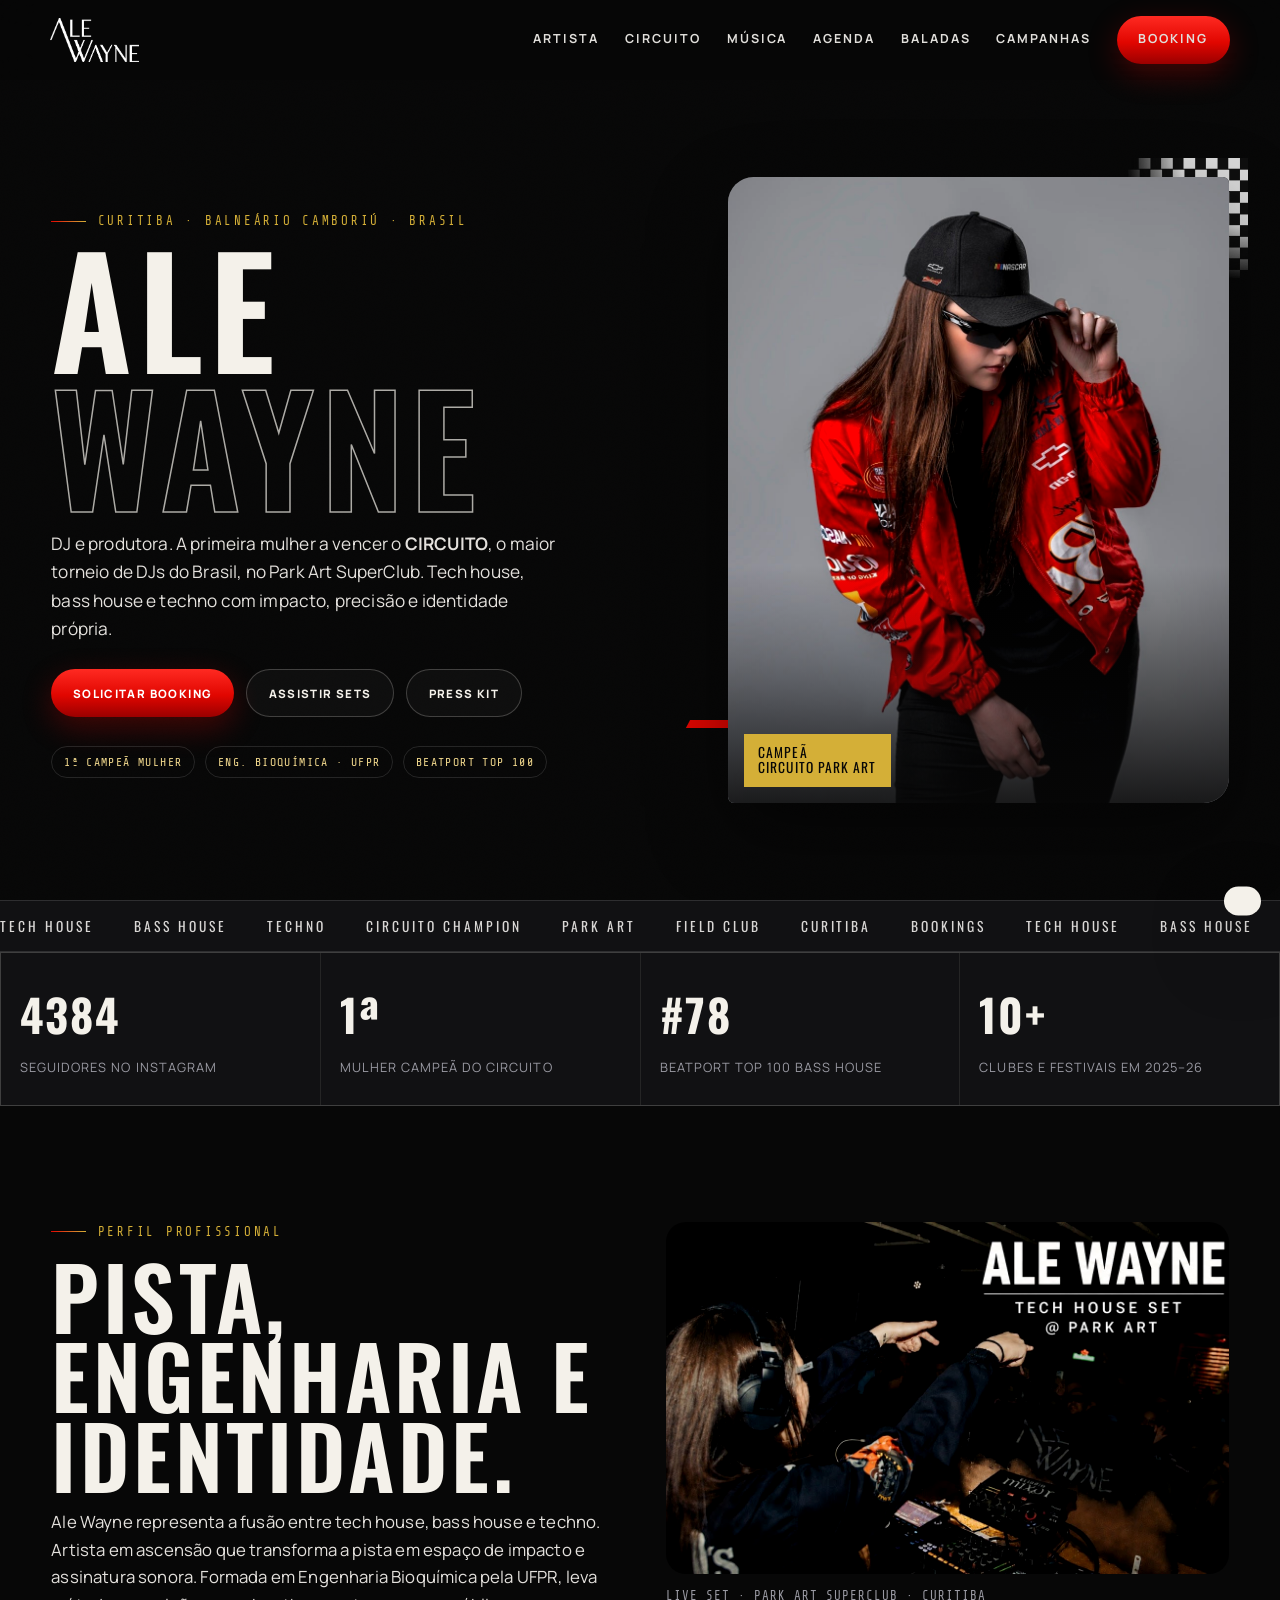
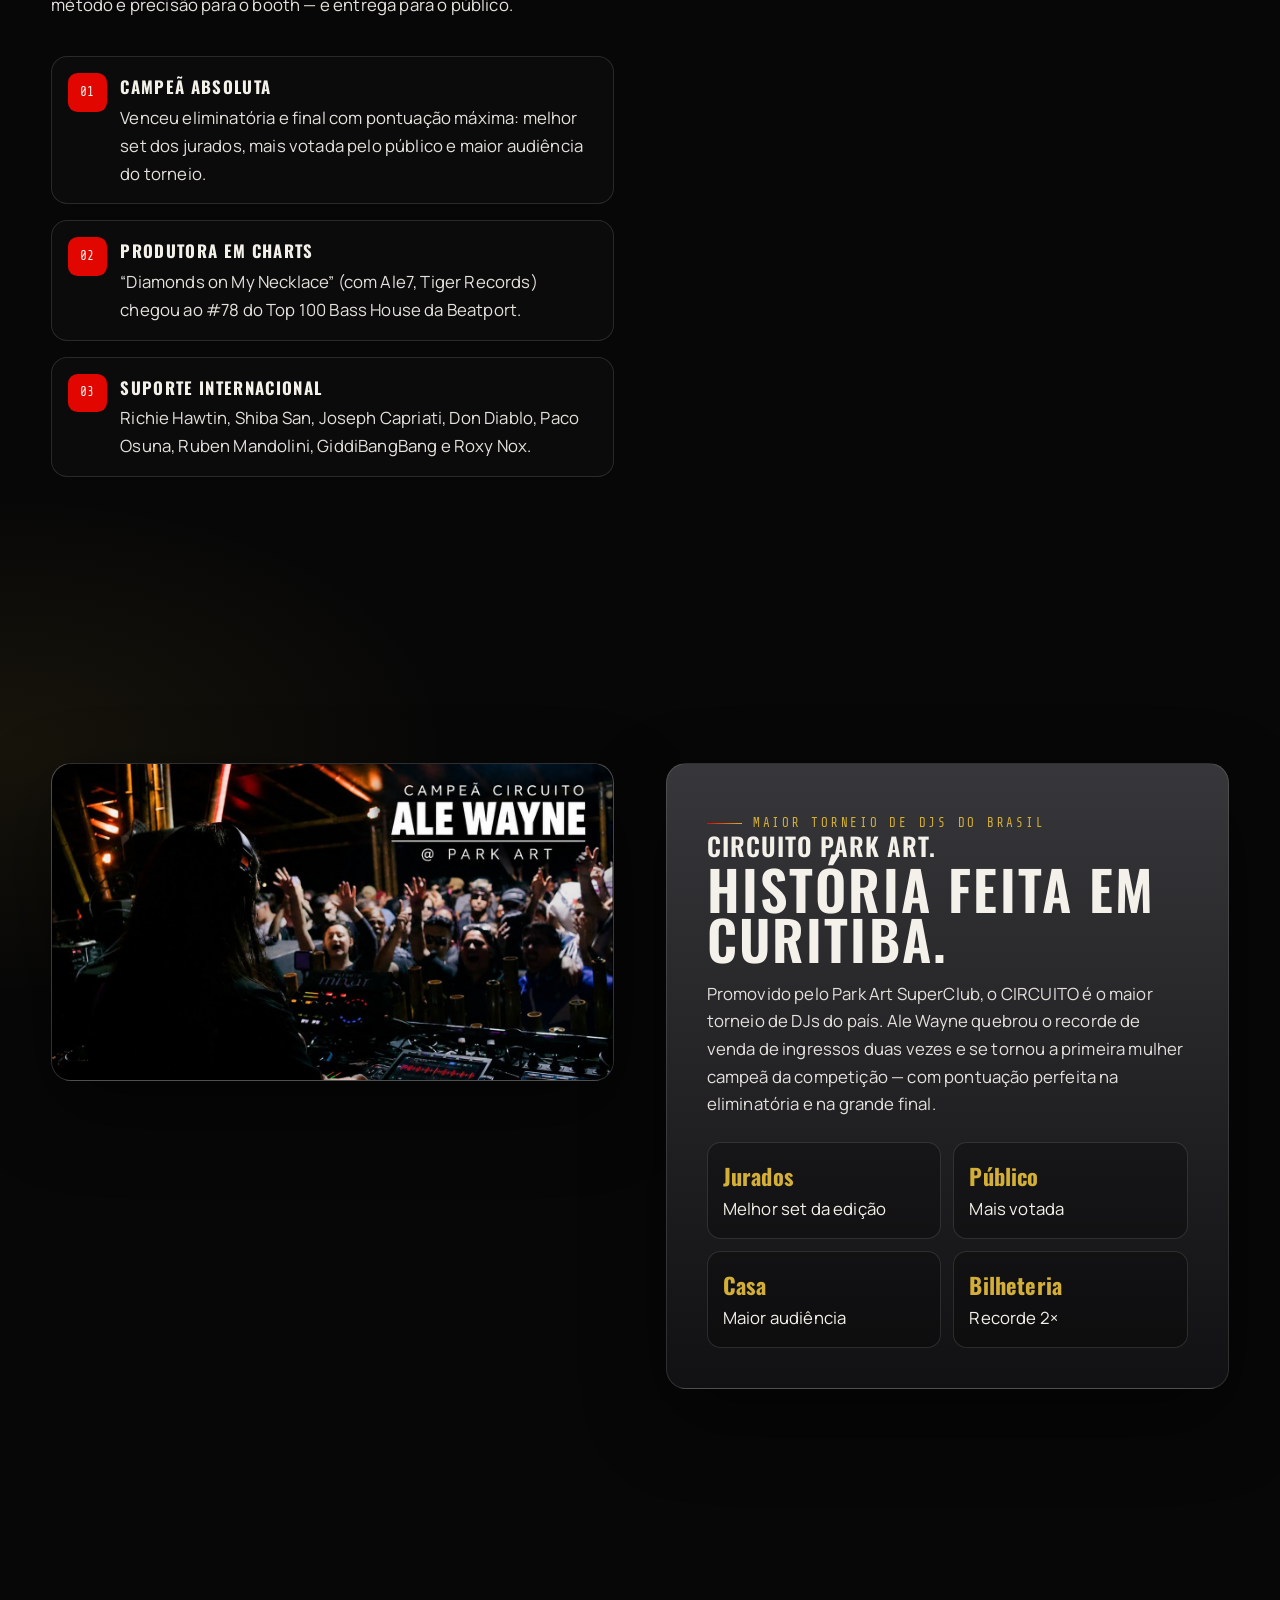
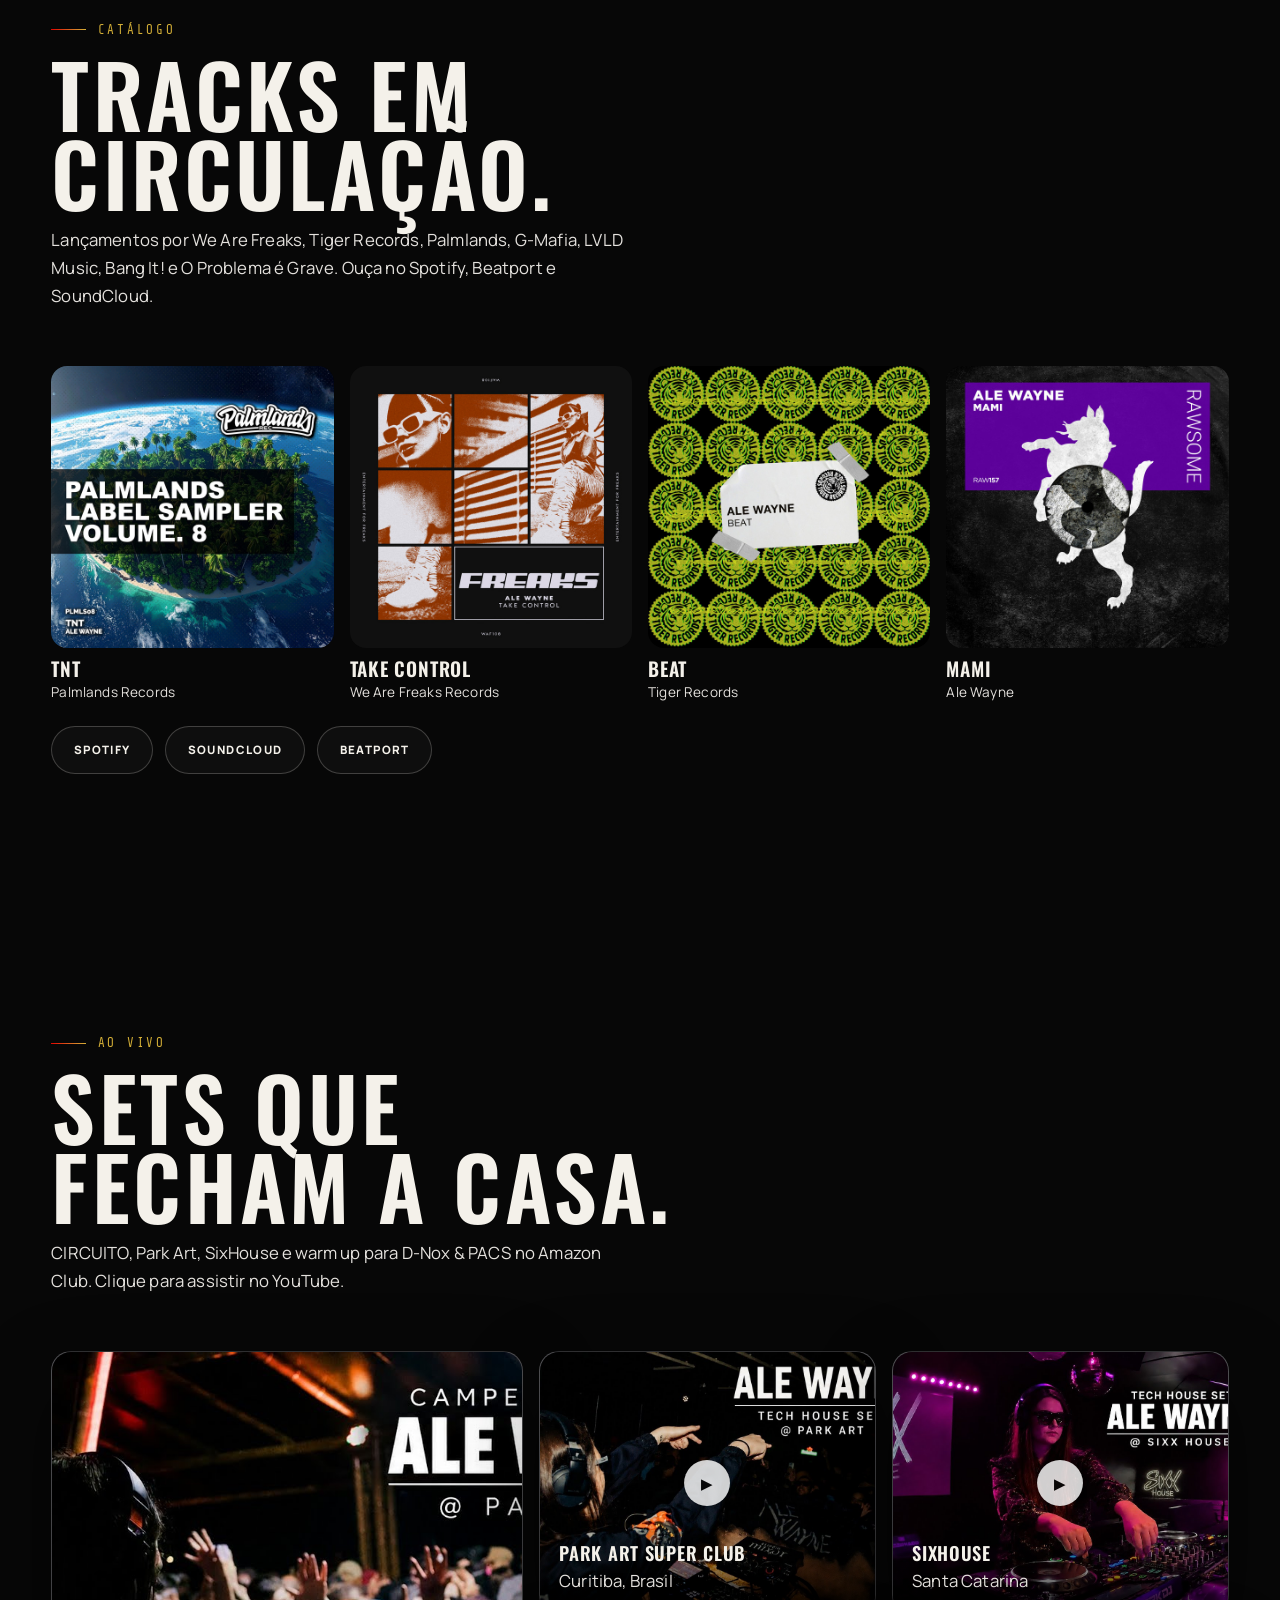
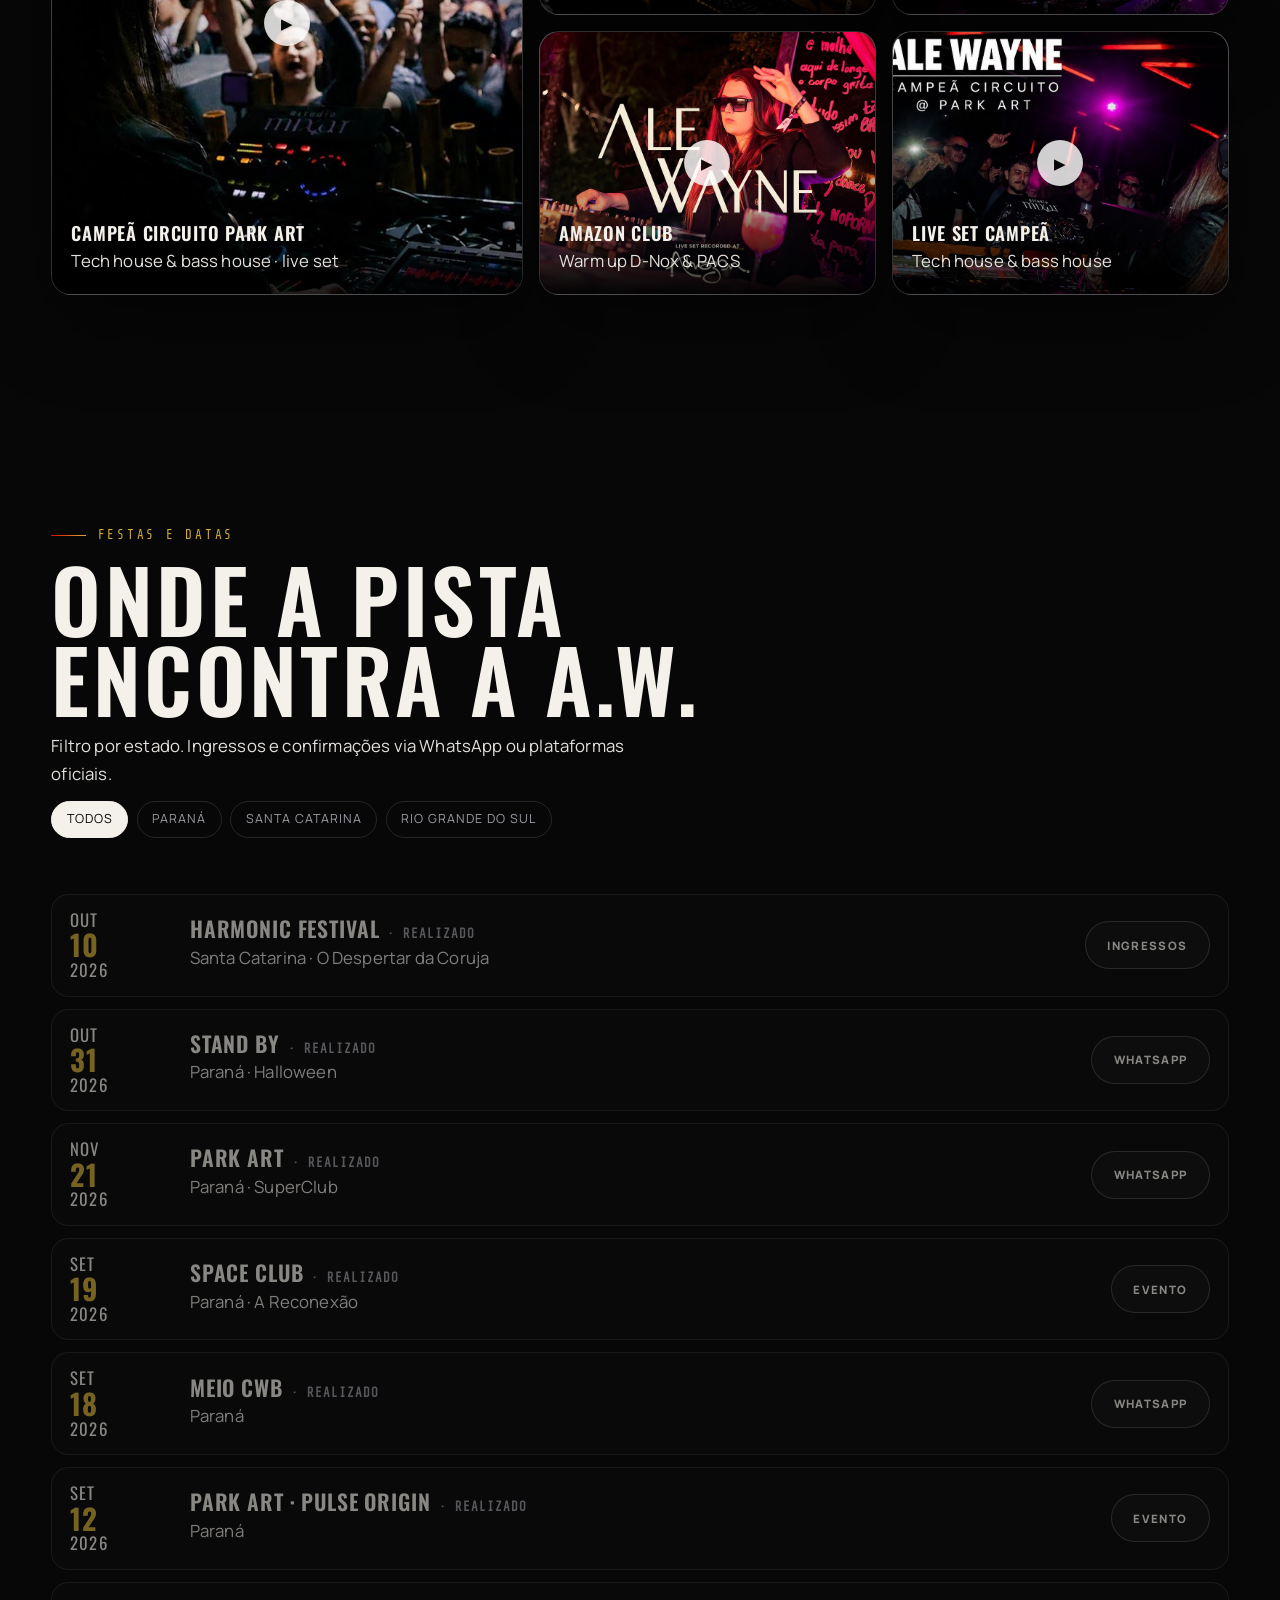
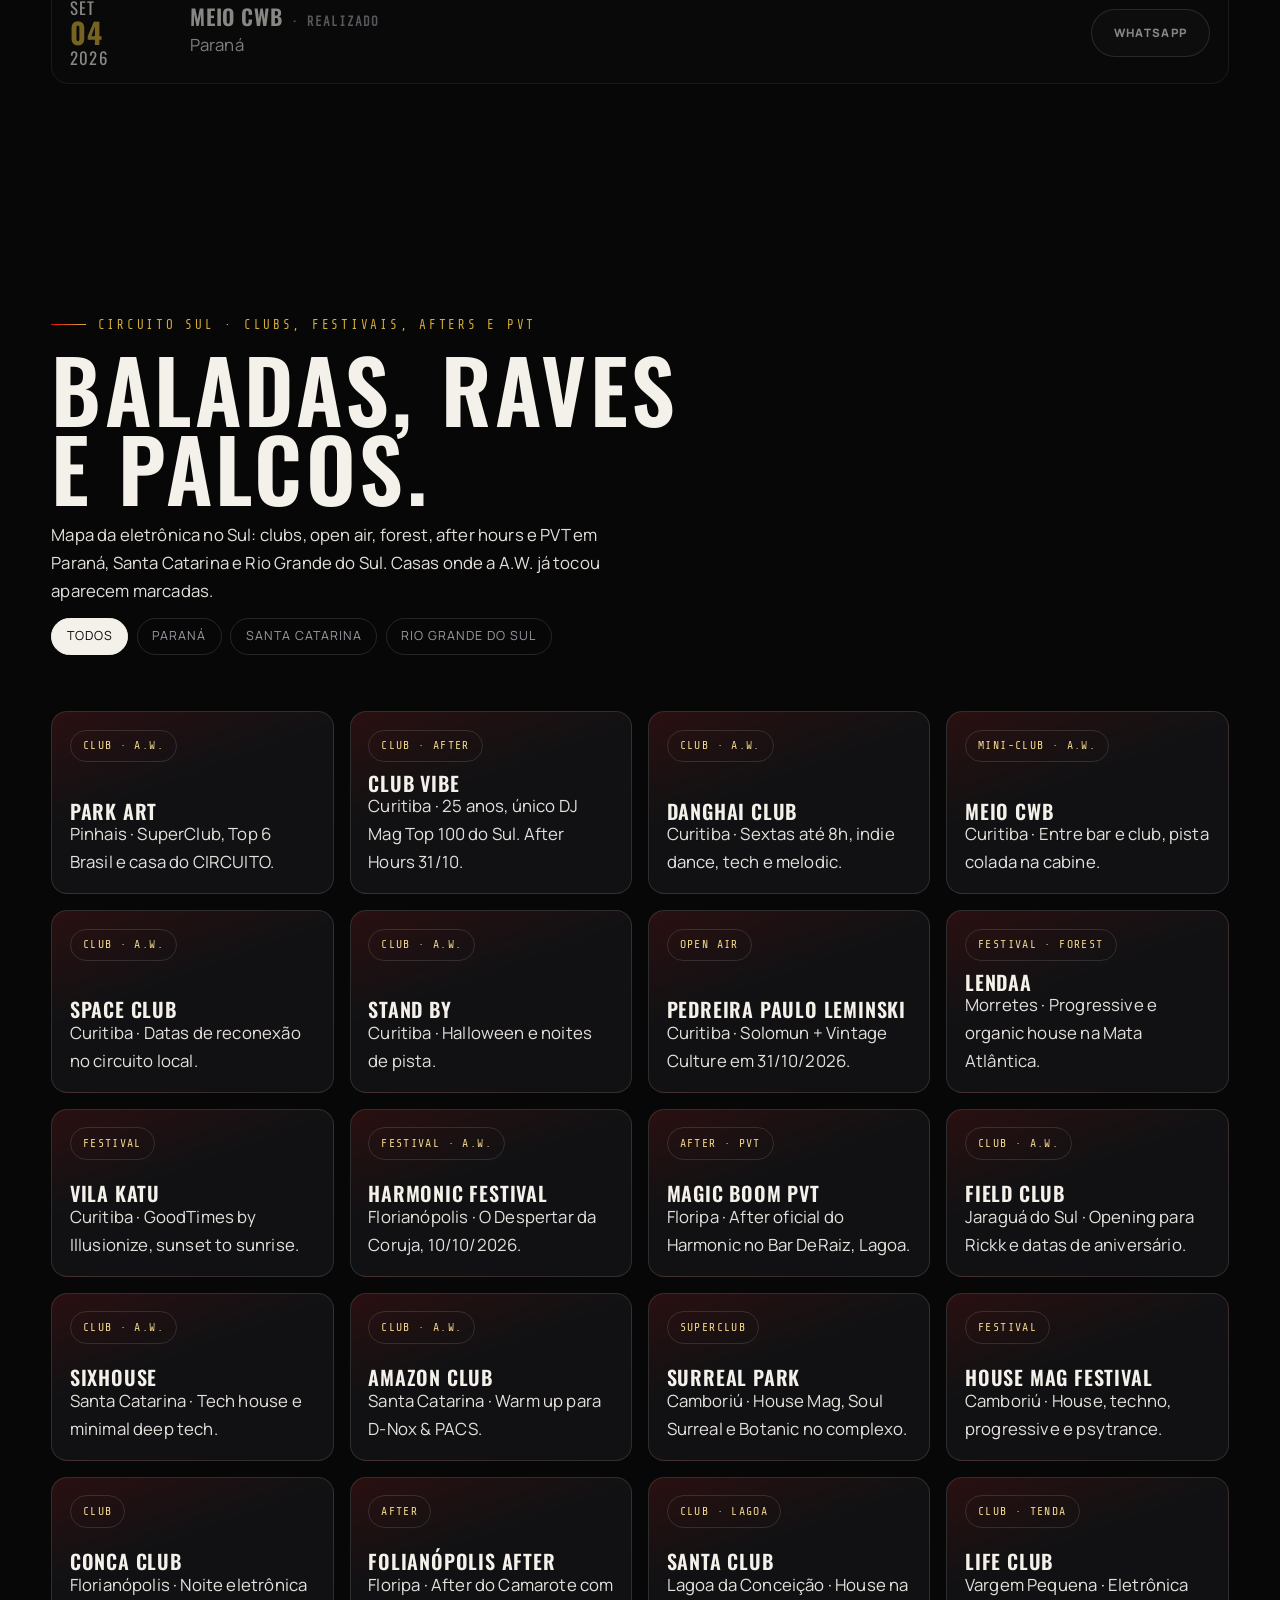
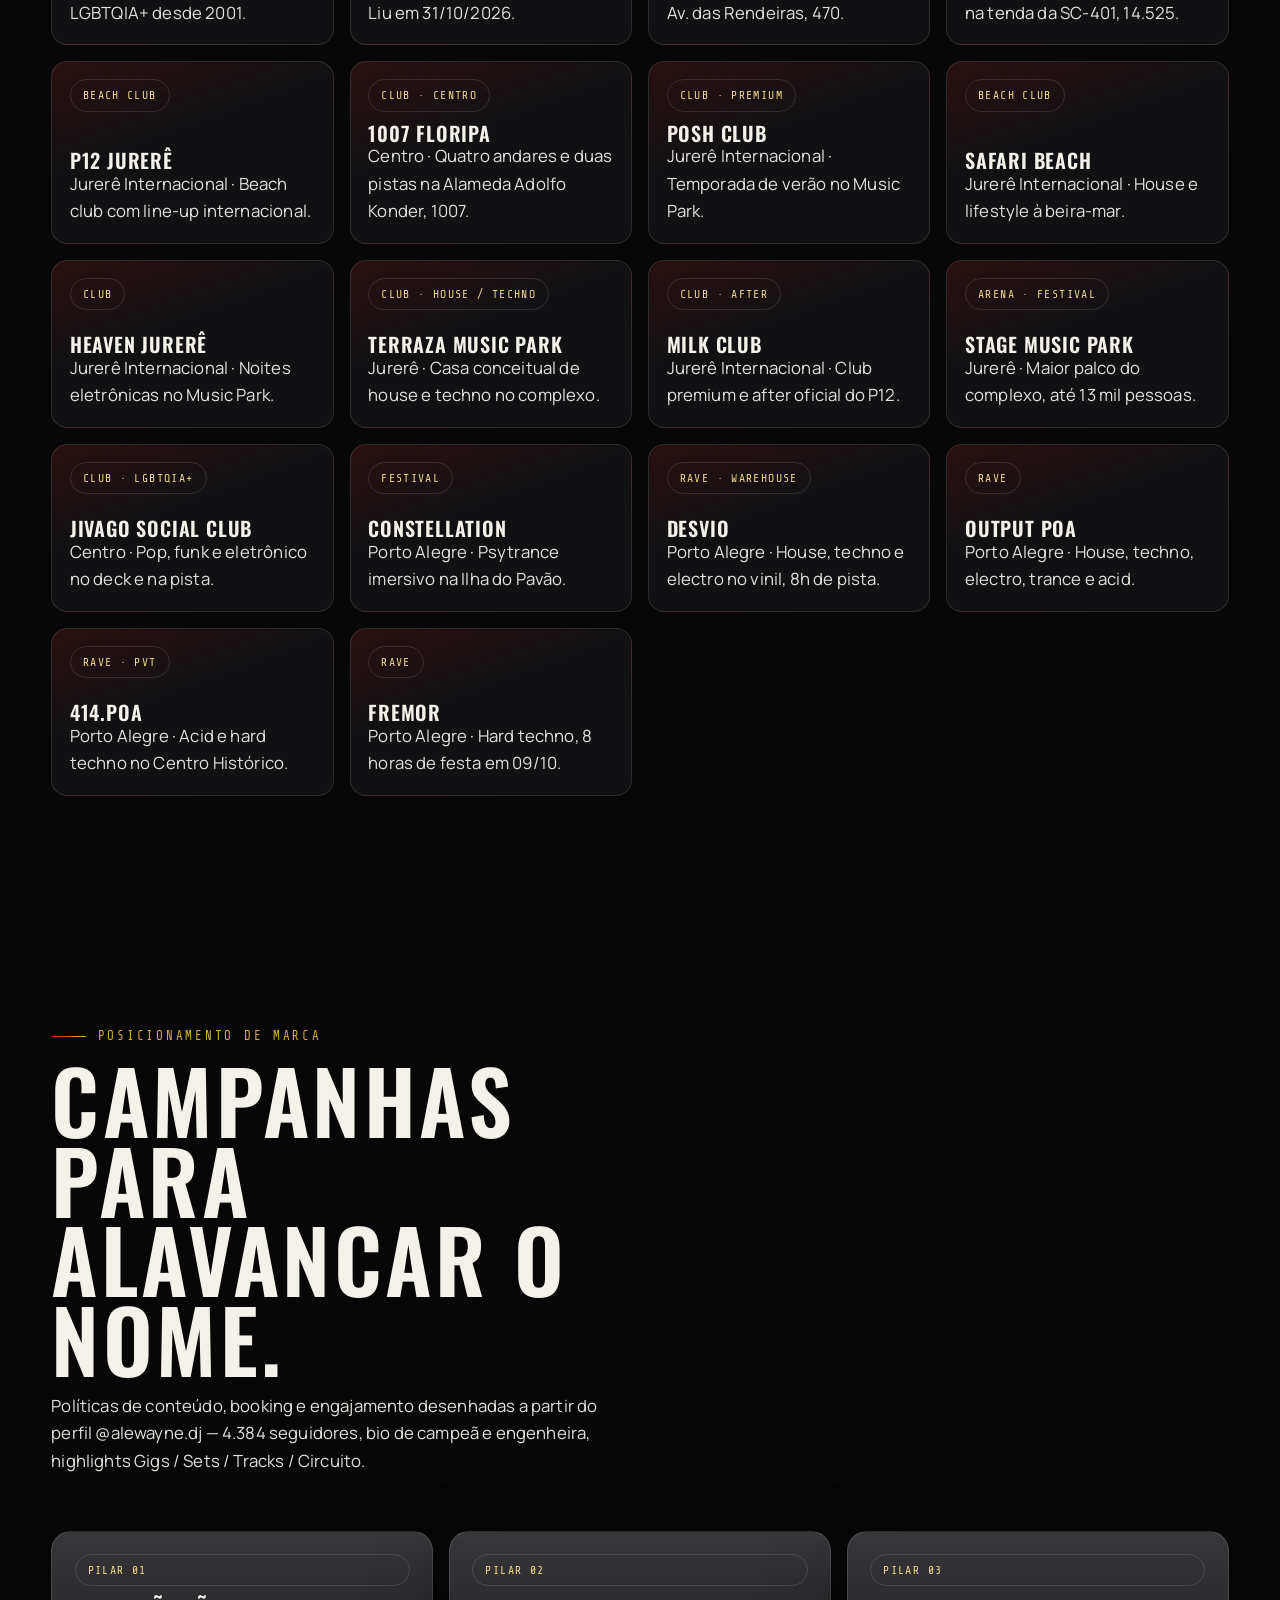
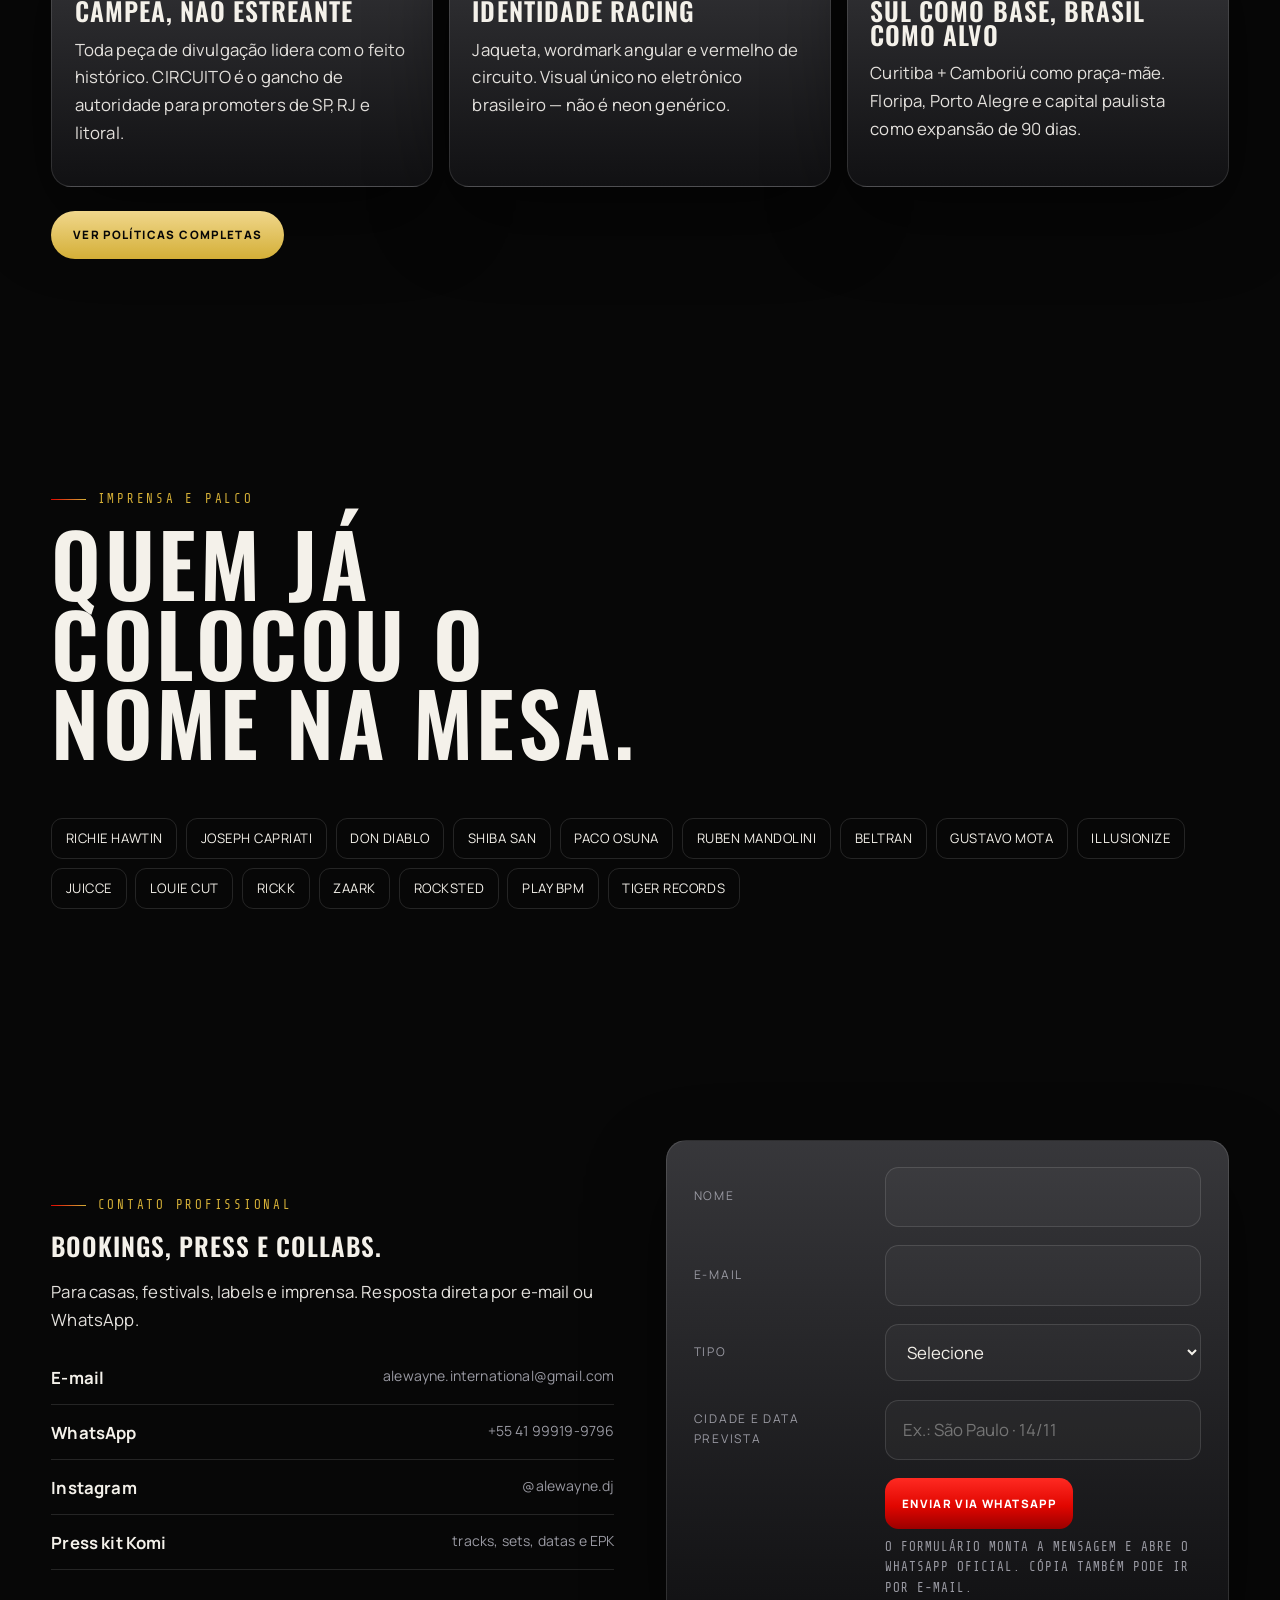
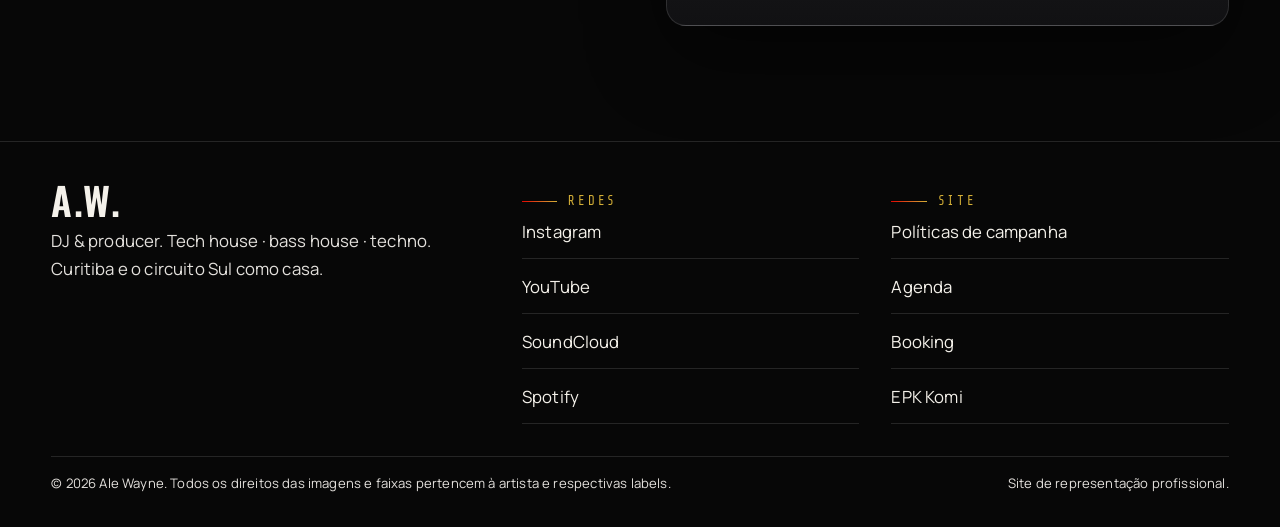
==== index.html @ 580b4e45 "Commit Inicial Co-authored-by: Cursor <cursoragent@cursor.com>" ====
<!DOCTYPE html>
<html lang="pt-BR">
  <head>
    <meta charset="utf-8" />
    <meta name="viewport" content="width=device-width, initial-scale=1" />
    <title>Ale Wayne | DJ & Producer — Campeã do CIRCUITO Park Art</title>
    <meta
      name="description"
      content="Ale Wayne é DJ e produtora de Curitiba, a primeira mulher campeã do CIRCUITO Park Art, o maior torneio de DJs do Brasil. Tech house, bass house e techno. Bookings: alewayne.international@gmail.com"
    />
    <meta
      name="keywords"
      content="Ale Wayne, DJ Curitiba, CIRCUITO Park Art, tech house, bass house, techno, booking DJ, Park Art SuperClub, DJ Paraná"
    />
    <meta name="author" content="Ale Wayne" />
    <meta name="robots" content="index, follow" />
    <meta name="theme-color" content="#0a0a0a" />
    <link rel="canonical" href="https://alewayne.dj/" />
    <link rel="icon" href="assets/icons/favicon.svg" type="image/svg+xml" />
    <link rel="manifest" href="site.webmanifest" />
    <link rel="preconnect" href="https://fonts.googleapis.com" />
    <link rel="preconnect" href="https://fonts.gstatic.com" crossorigin />
    <link
      href="https://fonts.googleapis.com/css2?family=Manrope:wght@400;500;700;800&family=Oswald:wght@500;600;700&family=Share+Tech+Mono&display=swap"
      rel="stylesheet"
    />
    <link rel="stylesheet" href="css/styles.css" />

    <meta property="og:type" content="profile" />
    <meta property="og:locale" content="pt_BR" />
    <meta property="og:title" content="Ale Wayne — Campeã do CIRCUITO Park Art" />
    <meta
      property="og:description"
      content="A primeira mulher a vencer o maior torneio de DJs do Brasil. Tech house, bass house e techno. Bookings e press kit."
    />
    <meta property="og:url" content="https://alewayne.dj/" />
    <meta property="og:image" content="assets/images/ale-wayne-portrait.jpg" />
    <meta name="twitter:card" content="summary_large_image" />
    <meta name="twitter:title" content="Ale Wayne | DJ & Producer" />
    <meta
      name="twitter:description"
      content="Campeã do CIRCUITO Park Art. Bookings, sets, tracks e agenda."
    />
    <meta name="twitter:image" content="assets/images/ale-wayne-portrait.jpg" />

    <script type="application/ld+json">
      {
        "@context": "https://schema.org",
        "@graph": [
          {
            "@type": "MusicGroup",
            "@id": "https://alewayne.dj/#artist",
            "name": "Ale Wayne",
            "alternateName": ["A.W.", "AleWayneDJ"],
            "genre": ["Tech House", "Bass House", "Techno"],
            "url": "https://alewayne.dj/",
            "image": "assets/images/ale-wayne-portrait.jpg",
            "email": "alewayne.international@gmail.com",
            "sameAs": [
              "https://www.instagram.com/alewayne.dj/",
              "https://www.youtube.com/@AleWayneDJ",
              "https://soundcloud.com/alewaynedj",
              "https://open.spotify.com/intl-pt/artist/4CHPYGX9TALMKABZhaMGe5",
              "https://www.beatport.com/artist/ale-wayne/1304295",
              "https://alewayne.komi.io/"
            ],
            "member": {
              "@type": "Person",
              "name": "Ale Wayne",
              "jobTitle": "DJ e produtora",
              "alumniOf": "Universidade Federal do Paraná",
              "homeLocation": {
                "@type": "Place",
                "name": "Curitiba, Paraná, Brasil"
              }
            }
          },
          {
            "@type": "Event",
            "name": "Ale Wayne @ Harmonic Festival",
            "startDate": "2026-10-10",
            "eventAttendanceMode": "https://schema.org/OfflineEventAttendanceMode",
            "eventStatus": "https://schema.org/EventScheduled",
            "location": {
              "@type": "Place",
              "name": "Harmonic Festival",
              "address": "Florianópolis, SC, Brasil"
            },
            "performer": { "@id": "https://alewayne.dj/#artist" }
          },
          {
            "@type": "Event",
            "name": "Ale Wayne @ Stand By",
            "startDate": "2026-10-31",
            "location": {
              "@type": "Place",
              "name": "Stand By",
              "address": "Curitiba, PR, Brasil"
            },
            "performer": { "@id": "https://alewayne.dj/#artist" }
          },
          {
            "@type": "Event",
            "name": "Ale Wayne @ Park Art",
            "startDate": "2026-11-21",
            "location": {
              "@type": "Place",
              "name": "Park Art SuperClub",
              "address": "Curitiba, PR, Brasil"
            },
            "performer": { "@id": "https://alewayne.dj/#artist" }
          }
        ]
      }
    </script>
  </head>
  <body>
    <a class="skip-link" href="#conteudo">Pular para o conteúdo</a>

    <div class="preloader" data-preloader aria-hidden="true">
      <img src="assets/images/ale-wayne-banner.png" alt="" width="380" height="188" />
    </div>

    <header class="site-header" data-header>
      <div class="wrap">
        <a class="brand" href="#topo" aria-label="Ale Wayne — início">
          <img src="assets/images/ale-wayne-banner.png" alt="Ale Wayne" width="220" height="44" />
        </a>
        <button class="nav-toggle" type="button" data-nav-toggle aria-expanded="false" aria-controls="menu-principal">
          <span></span>
          <span class="sr-only">Abrir menu</span>
        </button>
        <nav class="nav" id="menu-principal" data-nav aria-label="Principal">
          <a href="#artista">Artista</a>
          <a href="#circuito">CIRCUITO</a>
          <a href="#musica">Música</a>
          <a href="#agenda">Agenda</a>
          <a href="#baladas">Baladas</a>
          <a href="campanhas.html">Campanhas</a>
          <a class="btn btn-red" href="#booking">Booking</a>
        </nav>
      </div>
    </header>

    <main id="conteudo">
      <section class="hero" id="topo">
        <div class="wrap hero-grid">
          <div class="reveal">
            <p class="kicker">Curitiba · Balneário Camboriú · Brasil</p>
            <h1>Ale <span>Wayne</span></h1>
            <p class="hero-copy">
              DJ e produtora. A primeira mulher a vencer o
              <strong>CIRCUITO</strong>, o maior torneio de DJs do Brasil, no
              Park Art SuperClub. Tech house, bass house e techno com impacto,
              precisão e identidade própria.
            </p>
            <div class="hero-actions">
              <a class="btn btn-red" href="#booking">Solicitar booking</a>
              <a class="btn btn-ghost" href="#sets">Assistir sets</a>
              <a class="btn btn-ghost" href="https://alewayne.komi.io/" target="_blank" rel="noopener noreferrer">Press kit</a>
            </div>
            <div class="hero-meta">
              <span class="pill">1ª campeã mulher</span>
              <span class="pill">Eng. Bioquímica · UFPR</span>
              <span class="pill">Beatport Top 100</span>
            </div>
          </div>
          <div class="hero-visual reveal">
            <div class="checkered" aria-hidden="true"></div>
            <div class="red-slash" aria-hidden="true"></div>
            <figure class="portrait">
              <img
                src="assets/images/ale-wayne-portrait.jpg"
                alt="Ale Wayne em ensaio de divulgação: jaqueta racing vermelha, boné e óculos escuros"
                width="983"
                height="1229"
              />
              <figcaption class="portrait-badge">Campeã<br />CIRCUITO Park Art</figcaption>
            </figure>
          </div>
        </div>
      </section>

      <div class="ticker" aria-hidden="true">
        <div class="ticker-track">
          <span>Tech House</span><span>Bass House</span><span>Techno</span>
          <span>CIRCUITO Champion</span><span>Park Art</span><span>Field Club</span>
          <span>Curitiba</span><span>Bookings</span>
          <span>Tech House</span><span>Bass House</span><span>Techno</span>
          <span>CIRCUITO Champion</span><span>Park Art</span><span>Field Club</span>
          <span>Curitiba</span><span>Bookings</span>
        </div>
      </div>

      <section class="stats" aria-label="Números da carreira">
        <article class="stat">
          <b data-count="4384">0</b>
          <span>seguidores no Instagram</span>
        </article>
        <article class="stat">
          <b>1ª</b>
          <span>mulher campeã do CIRCUITO</span>
        </article>
        <article class="stat">
          <b data-count="78" data-prefix="#">0</b>
          <span>Beatport Top 100 Bass House</span>
        </article>
        <article class="stat">
          <b data-count="10" data-suffix="+">0</b>
          <span>clubes e festivais em 2025–26</span>
        </article>
      </section>

      <section class="section" id="artista">
        <div class="wrap about-grid">
          <div class="section-head reveal">
            <p class="kicker">Perfil profissional</p>
            <h2>Pista, engenharia e identidade.</h2>
            <p class="lede">
              Ale Wayne representa a fusão entre tech house, bass house e techno.
              Artista em ascensão que transforma a pista em espaço de impacto e
              assinatura sonora. Formada em Engenharia Bioquímica pela UFPR,
              leva método e precisão para o booth — e entrega para o público.
            </p>
            <ul class="bio-points">
              <li>
                <span class="mark" aria-hidden="true">01</span>
                <div>
                  <strong>Campeã absoluta</strong>
                  <p>Venceu eliminatória e final com pontuação máxima: melhor set dos jurados, mais votada pelo público e maior audiência do torneio.</p>
                </div>
              </li>
              <li>
                <span class="mark" aria-hidden="true">02</span>
                <div>
                  <strong>Produtora em charts</strong>
                  <p>“Diamonds on My Necklace” (com Ale7, Tiger Records) chegou ao #78 do Top 100 Bass House da Beatport.</p>
                </div>
              </li>
              <li>
                <span class="mark" aria-hidden="true">03</span>
                <div>
                  <strong>Suporte internacional</strong>
                  <p>Richie Hawtin, Shiba San, Joseph Capriati, Don Diablo, Paco Osuna, Ruben Mandolini, GiddiBangBang e Roxy Nox.</p>
                </div>
              </li>
            </ul>
          </div>
          <figure class="about-photo reveal">
            <img
              src="assets/images/set-parkart.jpg"
              alt="Ale Wayne no booth do Park Art SuperClub, de costas para a câmera, conduzindo a pista"
              width="1280"
              height="720"
            />
            <figcaption class="caption">Live set · Park Art SuperClub · Curitiba</figcaption>
          </figure>
        </div>
      </section>

      <section class="section" id="circuito">
        <div class="wrap circuito-grid">
          <figure class="card reveal">
            <img
              src="assets/images/set-circuito.jpg"
              alt="Ale Wayne de frente para a plateia no CIRCUITO Park Art, com o público de mãos para o alto"
              width="1280"
              height="720"
            />
          </figure>
          <article class="card trophy reveal">
            <p class="kicker">Maior torneio de DJs do Brasil</p>
            <h2>CIRCUITO Park Art.</h2>
            <h3>História feita em Curitiba.</h3>
            <p>
              Promovido pelo Park Art SuperClub, o CIRCUITO é o maior torneio de
              DJs do país. Ale Wayne quebrou o recorde de venda de ingressos
              duas vezes e se tornou a primeira mulher campeã da competição —
              com pontuação perfeita na eliminatória e na grande final.
            </p>
            <div class="scoreboard">
              <div class="score"><b>Jurados</b><span>Melhor set da edição</span></div>
              <div class="score"><b>Público</b><span>Mais votada</span></div>
              <div class="score"><b>Casa</b><span>Maior audiência</span></div>
              <div class="score"><b>Bilheteria</b><span>Recorde 2×</span></div>
            </div>
          </article>
        </div>
      </section>

      <section class="section" id="musica">
        <div class="wrap">
          <div class="section-head reveal">
            <p class="kicker">Catálogo</p>
            <h2>Tracks em circulação.</h2>
            <p class="lede">
              Lançamentos por We Are Freaks, Tiger Records, Palmlands, G-Mafia,
              LVLD Music, Bang It! e O Problema é Grave. Ouça no Spotify,
              Beatport e SoundCloud.
            </p>
          </div>
          <div class="music-grid">
            <article class="release reveal">
              <img src="assets/images/cover-tnt.jpg" alt="Capa do lançamento TNT, de Ale Wayne, no sampler da Palmlands Records" width="640" height="640" />
              <div>
                <h3>TNT</h3>
                <p>Palmlands Records</p>
              </div>
            </article>
            <article class="release reveal">
              <img src="assets/images/cover-take-control.jpg" alt="Capa da faixa Take Control, de Ale Wayne" width="640" height="640" />
              <div>
                <h3>Take Control</h3>
                <p>We Are Freaks Records</p>
              </div>
            </article>
            <article class="release reveal">
              <img src="assets/images/cover-beat.jpg" alt="Capa da faixa Beat, de Ale Wayne" width="640" height="640" />
              <div>
                <h3>Beat</h3>
                <p>Tiger Records</p>
              </div>
            </article>
            <article class="release reveal">
              <img src="assets/images/cover-mami.jpg" alt="Capa da faixa Mami, de Ale Wayne" width="640" height="640" />
              <div>
                <h3>Mami</h3>
                <p>Ale Wayne</p>
              </div>
            </article>
          </div>
          <div class="hero-actions reveal" style="margin-top: 1.4rem">
            <a class="btn btn-ghost" href="https://open.spotify.com/intl-pt/artist/4CHPYGX9TALMKABZhaMGe5" target="_blank" rel="noopener noreferrer">Spotify</a>
            <a class="btn btn-ghost" href="https://soundcloud.com/alewaynedj" target="_blank" rel="noopener noreferrer">SoundCloud</a>
            <a class="btn btn-ghost" href="https://www.beatport.com/artist/ale-wayne/1304295" target="_blank" rel="noopener noreferrer">Beatport</a>
          </div>
        </div>
      </section>

      <section class="section" id="sets">
        <div class="wrap">
          <div class="section-head reveal">
            <p class="kicker">Ao vivo</p>
            <h2>Sets que fecham a casa.</h2>
            <p class="lede">
              CIRCUITO, Park Art, SixHouse e warm up para D-Nox &amp; PACS no Amazon Club. Clique para assistir no YouTube.
            </p>
          </div>
          <div class="sets-grid">
            <figure class="card set-card reveal" data-video="buNh4KnZsCI" tabindex="0" role="button" aria-label="Abrir set campeã CIRCUITO Park Art">
              <img src="assets/images/set-circuito.jpg" alt="Público do CIRCUITO Park Art reagindo ao set de Ale Wayne" width="1280" height="720" />
              <span class="play-glyph" aria-hidden="true">▶</span>
              <figcaption>
                <h3>Campeã CIRCUITO Park Art</h3>
                <p>Tech house &amp; bass house · live set</p>
              </figcaption>
            </figure>
            <figure class="card set-card reveal" data-video="ibDbgabpvmE" tabindex="0" role="button" aria-label="Abrir set no Park Art Super Club">
              <img src="assets/images/set-parkart.jpg" alt="Ale Wayne no Park Art Super Club" width="1280" height="720" />
              <span class="play-glyph" aria-hidden="true">▶</span>
              <figcaption>
                <h3>Park Art Super Club</h3>
                <p>Curitiba, Brasil</p>
              </figcaption>
            </figure>
            <figure class="card set-card reveal" data-video="4FWzSBVLi6k" tabindex="0" role="button" aria-label="Abrir set no SixHouse">
              <img src="assets/images/set-sixhouse.jpg" alt="Ale Wayne no SixHouse, Santa Catarina" width="1280" height="720" />
              <span class="play-glyph" aria-hidden="true">▶</span>
              <figcaption>
                <h3>SixHouse</h3>
                <p>Santa Catarina</p>
              </figcaption>
            </figure>
            <figure class="card set-card reveal" data-video="iPSQrUo14Bw" tabindex="0" role="button" aria-label="Abrir warm up no Amazon Club">
              <img src="assets/images/set-amazon.jpg" alt="Warm up de Ale Wayne no Amazon Club para D-Nox e PACS" width="1280" height="720" />
              <span class="play-glyph" aria-hidden="true">▶</span>
              <figcaption>
                <h3>Amazon Club</h3>
                <p>Warm up D-Nox &amp; PACS</p>
              </figcaption>
            </figure>
            <figure class="card set-card reveal" data-video="IeQkc5U-N_E" tabindex="0" role="button" aria-label="Abrir live set campeã CIRCUITO">
              <img src="assets/images/set-circuito-live.jpg" alt="Live set da campeã do CIRCUITO Park Art" width="1280" height="720" />
              <span class="play-glyph" aria-hidden="true">▶</span>
              <figcaption>
                <h3>Live set campeã</h3>
                <p>Tech house &amp; bass house</p>
              </figcaption>
            </figure>
          </div>
        </div>
      </section>

      <section class="section" id="agenda">
        <div class="wrap">
          <div class="section-head reveal">
            <p class="kicker">Festas e datas</p>
            <h2>Onde a pista encontra a A.W.</h2>
            <p class="lede">Filtro por estado. Ingressos e confirmações via WhatsApp ou plataformas oficiais.</p>
            <div class="chips" role="tablist" aria-label="Filtrar agenda por estado" data-agenda-filters>
              <button class="chip is-active" type="button" data-filter="all">Todos</button>
              <button class="chip" type="button" data-filter="parana">Paraná</button>
              <button class="chip" type="button" data-filter="santa-catarina">Santa Catarina</button>
              <button class="chip" type="button" data-filter="rio-grande-do-sul">Rio Grande do Sul</button>
            </div>
          </div>
          <div class="agenda-list" data-agenda>
            <article class="event" data-state="santa-catarina" data-date="2026-10-10">
              <time datetime="2026-10-10">Out <b>10</b> 2026</time>
              <div>
                <h3>Harmonic Festival</h3>
                <p>Santa Catarina · O Despertar da Coruja</p>
              </div>
              <a class="btn btn-ghost" href="https://harmonicfloripa.pagtickets.com.br/harmonic-festival-o-despertar-da-coruja__24273/" target="_blank" rel="noopener noreferrer">Ingressos</a>
            </article>
            <article class="event" data-state="parana" data-date="2026-10-31">
              <time datetime="2026-10-31">Out <b>31</b> 2026</time>
              <div>
                <h3>Stand By</h3>
                <p>Paraná · Halloween</p>
              </div>
              <a class="btn btn-ghost" href="https://wa.me/5541999199796" target="_blank" rel="noopener noreferrer">WhatsApp</a>
            </article>
            <article class="event" data-state="parana" data-date="2026-11-21">
              <time datetime="2026-11-21">Nov <b>21</b> 2026</time>
              <div>
                <h3>Park Art</h3>
                <p>Paraná · SuperClub</p>
              </div>
              <a class="btn btn-ghost" href="https://wa.me/5541999199796" target="_blank" rel="noopener noreferrer">WhatsApp</a>
            </article>
            <article class="event" data-state="parana" data-date="2026-09-19">
              <time datetime="2026-09-19">Set <b>19</b> 2026</time>
              <div>
                <h3>Space Club</h3>
                <p>Paraná · A Reconexão</p>
              </div>
              <a class="btn btn-ghost" href="https://www.ingrez.com.br/store/vse-entretenimento/event/9393/space-club-a-reconex-o" target="_blank" rel="noopener noreferrer">Evento</a>
            </article>
            <article class="event" data-state="parana" data-date="2026-09-18">
              <time datetime="2026-09-18">Set <b>18</b> 2026</time>
              <div>
                <h3>Meio Cwb</h3>
                <p>Paraná</p>
              </div>
              <a class="btn btn-ghost" href="https://wa.me/5541999199796" target="_blank" rel="noopener noreferrer">WhatsApp</a>
            </article>
            <article class="event" data-state="parana" data-date="2026-09-12">
              <time datetime="2026-09-12">Set <b>12</b> 2026</time>
              <div>
                <h3>Park Art · Pulse Origin</h3>
                <p>Paraná</p>
              </div>
              <a class="btn btn-ghost" href="https://www.ingressonacional.com.br/evento/34737/pulse--edicao-origin" target="_blank" rel="noopener noreferrer">Evento</a>
            </article>
            <article class="event" data-state="parana" data-date="2026-09-04">
              <time datetime="2026-09-04">Set <b>04</b> 2026</time>
              <div>
                <h3>Meio Cwb</h3>
                <p>Paraná</p>
              </div>
              <a class="btn btn-ghost" href="https://wa.me/5541999199796" target="_blank" rel="noopener noreferrer">WhatsApp</a>
            </article>
            <p class="caption" data-agenda-empty hidden>Nenhuma data neste estado por enquanto.</p>
          </div>
        </div>
      </section>

      <section class="section" id="baladas">
        <div class="wrap">
          <div class="section-head reveal">
            <p class="kicker">Circuito Sul · clubs, festivais, afters e PVT</p>
            <h2>Baladas, raves e palcos.</h2>
            <p class="lede">
              Mapa da eletrônica no Sul: clubs, open air, forest, after hours e PVT em Paraná, Santa Catarina e Rio Grande do Sul. Casas onde a A.W. já tocou aparecem marcadas.
            </p>
            <div class="chips" role="tablist" aria-label="Filtrar circuito por estado" data-venue-filters>
              <button class="chip is-active" type="button" data-filter="all">Todos</button>
              <button class="chip" type="button" data-filter="parana">Paraná</button>
              <button class="chip" type="button" data-filter="santa-catarina">Santa Catarina</button>
              <button class="chip" type="button" data-filter="rio-grande-do-sul">Rio Grande do Sul</button>
            </div>
          </div>
          <div class="venues-grid" data-venues>
            <article class="venue reveal" data-state="parana">
              <p class="pill">Club · A.W.</p>
              <div>
                <h3>Park Art</h3>
                <p>Pinhais · SuperClub, Top 6 Brasil e casa do CIRCUITO.</p>
              </div>
            </article>
            <article class="venue reveal" data-state="parana">
              <p class="pill">Club · After</p>
              <div>
                <h3>Club Vibe</h3>
                <p>Curitiba · 25 anos, único DJ Mag Top 100 do Sul. After Hours 31/10.</p>
              </div>
            </article>
            <article class="venue reveal" data-state="parana">
              <p class="pill">Club · A.W.</p>
              <div>
                <h3>Danghai Club</h3>
                <p>Curitiba · Sextas até 8h, indie dance, tech e melodic.</p>
              </div>
            </article>
            <article class="venue reveal" data-state="parana">
              <p class="pill">Mini-club · A.W.</p>
              <div>
                <h3>Meio Cwb</h3>
                <p>Curitiba · Entre bar e club, pista colada na cabine.</p>
              </div>
            </article>
            <article class="venue reveal" data-state="parana">
              <p class="pill">Club · A.W.</p>
              <div>
                <h3>Space Club</h3>
                <p>Curitiba · Datas de reconexão no circuito local.</p>
              </div>
            </article>
            <article class="venue reveal" data-state="parana">
              <p class="pill">Club · A.W.</p>
              <div>
                <h3>Stand By</h3>
                <p>Curitiba · Halloween e noites de pista.</p>
              </div>
            </article>
            <article class="venue reveal" data-state="parana">
              <p class="pill">Open air</p>
              <div>
                <h3>Pedreira Paulo Leminski</h3>
                <p>Curitiba · Solomun + Vintage Culture em 31/10/2026.</p>
              </div>
            </article>
            <article class="venue reveal" data-state="parana">
              <p class="pill">Festival · Forest</p>
              <div>
                <h3>LENDAA</h3>
                <p>Morretes · Progressive e organic house na Mata Atlântica.</p>
              </div>
            </article>
            <article class="venue reveal" data-state="parana">
              <p class="pill">Festival</p>
              <div>
                <h3>Vila Katu</h3>
                <p>Curitiba · GoodTimes by Illusionize, sunset to sunrise.</p>
              </div>
            </article>
            <article class="venue reveal" data-state="santa-catarina">
              <p class="pill">Festival · A.W.</p>
              <div>
                <h3>Harmonic Festival</h3>
                <p>Florianópolis · O Despertar da Coruja, 10/10/2026.</p>
              </div>
            </article>
            <article class="venue reveal" data-state="santa-catarina">
              <p class="pill">After · PVT</p>
              <div>
                <h3>Magic Boom PVT</h3>
                <p>Floripa · After oficial do Harmonic no Bar DeRaiz, Lagoa.</p>
              </div>
            </article>
            <article class="venue reveal" data-state="santa-catarina">
              <p class="pill">Club · A.W.</p>
              <div>
                <h3>Field Club</h3>
                <p>Jaraguá do Sul · Opening para Rickk e datas de aniversário.</p>
              </div>
            </article>
            <article class="venue reveal" data-state="santa-catarina">
              <p class="pill">Club · A.W.</p>
              <div>
                <h3>SixHouse</h3>
                <p>Santa Catarina · Tech house e minimal deep tech.</p>
              </div>
            </article>
            <article class="venue reveal" data-state="santa-catarina">
              <p class="pill">Club · A.W.</p>
              <div>
                <h3>Amazon Club</h3>
                <p>Santa Catarina · Warm up para D-Nox &amp; PACS.</p>
              </div>
            </article>
            <article class="venue reveal" data-state="santa-catarina">
              <p class="pill">Superclub</p>
              <div>
                <h3>Surreal Park</h3>
                <p>Camboriú · House Mag, Soul Surreal e Botanic no complexo.</p>
              </div>
            </article>
            <article class="venue reveal" data-state="santa-catarina">
              <p class="pill">Festival</p>
              <div>
                <h3>House Mag Festival</h3>
                <p>Camboriú · House, techno, progressive e psytrance.</p>
              </div>
            </article>
            <article class="venue reveal" data-state="santa-catarina">
              <p class="pill">Club</p>
              <div>
                <h3>Conca Club</h3>
                <p>Florianópolis · Noite eletrônica LGBTQIA+ desde 2001.</p>
              </div>
            </article>
            <article class="venue reveal" data-state="santa-catarina">
              <p class="pill">After</p>
              <div>
                <h3>Folianópolis After</h3>
                <p>Floripa · After do Camarote com Liu em 31/10/2026.</p>
              </div>
            </article>
            <article class="venue reveal" data-state="santa-catarina">
              <p class="pill">Club · Lagoa</p>
              <div>
                <h3>Santa Club</h3>
                <p>Lagoa da Conceição · House na Av. das Rendeiras, 470.</p>
              </div>
            </article>
            <article class="venue reveal" data-state="santa-catarina">
              <p class="pill">Club · Tenda</p>
              <div>
                <h3>Life Club</h3>
                <p>Vargem Pequena · Eletrônica na tenda da SC-401, 14.525.</p>
              </div>
            </article>
            <article class="venue reveal" data-state="santa-catarina">
              <p class="pill">Beach Club</p>
              <div>
                <h3>P12 Jurerê</h3>
                <p>Jurerê Internacional · Beach club com line-up internacional.</p>
              </div>
            </article>
            <article class="venue reveal" data-state="santa-catarina">
              <p class="pill">Club · Centro</p>
              <div>
                <h3>1007 Floripa</h3>
                <p>Centro · Quatro andares e duas pistas na Alameda Adolfo Konder, 1007.</p>
              </div>
            </article>
            <article class="venue reveal" data-state="santa-catarina">
              <p class="pill">Club · Premium</p>
              <div>
                <h3>Posh Club</h3>
                <p>Jurerê Internacional · Temporada de verão no Music Park.</p>
              </div>
            </article>
            <article class="venue reveal" data-state="santa-catarina">
              <p class="pill">Beach Club</p>
              <div>
                <h3>Safari Beach</h3>
                <p>Jurerê Internacional · House e lifestyle à beira-mar.</p>
              </div>
            </article>
            <article class="venue reveal" data-state="santa-catarina">
              <p class="pill">Club</p>
              <div>
                <h3>Heaven Jurerê</h3>
                <p>Jurerê Internacional · Noites eletrônicas no Music Park.</p>
              </div>
            </article>
            <article class="venue reveal" data-state="santa-catarina">
              <p class="pill">Club · House / Techno</p>
              <div>
                <h3>Terraza Music Park</h3>
                <p>Jurerê · Casa conceitual de house e techno no complexo.</p>
              </div>
            </article>
            <article class="venue reveal" data-state="santa-catarina">
              <p class="pill">Club · After</p>
              <div>
                <h3>Milk Club</h3>
                <p>Jurerê Internacional · Club premium e after oficial do P12.</p>
              </div>
            </article>
            <article class="venue reveal" data-state="santa-catarina">
              <p class="pill">Arena · Festival</p>
              <div>
                <h3>Stage Music Park</h3>
                <p>Jurerê · Maior palco do complexo, até 13 mil pessoas.</p>
              </div>
            </article>
            <article class="venue reveal" data-state="santa-catarina">
              <p class="pill">Club · LGBTQIA+</p>
              <div>
                <h3>Jivago Social Club</h3>
                <p>Centro · Pop, funk e eletrônico no deck e na pista.</p>
              </div>
            </article>
            <article class="venue reveal" data-state="rio-grande-do-sul">
              <p class="pill">Festival</p>
              <div>
                <h3>Constellation</h3>
                <p>Porto Alegre · Psytrance imersivo na Ilha do Pavão.</p>
              </div>
            </article>
            <article class="venue reveal" data-state="rio-grande-do-sul">
              <p class="pill">Rave · Warehouse</p>
              <div>
                <h3>Desvio</h3>
                <p>Porto Alegre · House, techno e electro no vinil, 8h de pista.</p>
              </div>
            </article>
            <article class="venue reveal" data-state="rio-grande-do-sul">
              <p class="pill">Rave</p>
              <div>
                <h3>Output POA</h3>
                <p>Porto Alegre · House, techno, electro, trance e acid.</p>
              </div>
            </article>
            <article class="venue reveal" data-state="rio-grande-do-sul">
              <p class="pill">Rave · PVT</p>
              <div>
                <h3>414.Poa</h3>
                <p>Porto Alegre · Acid e hard techno no Centro Histórico.</p>
              </div>
            </article>
            <article class="venue reveal" data-state="rio-grande-do-sul">
              <p class="pill">Rave</p>
              <div>
                <h3>Fremor</h3>
                <p>Porto Alegre · Hard techno, 8 horas de festa em 09/10.</p>
              </div>
            </article>
          </div>
          <p class="caption" data-venues-empty hidden>Nenhuma casa ou festa neste estado por enquanto.</p>
        </div>
      </section>

      <section class="section" id="campanhas">
        <div class="wrap">
          <div class="section-head reveal">
            <p class="kicker">Posicionamento de marca</p>
            <h2>Campanhas para alavancar o nome.</h2>
            <p class="lede">
              Políticas de conteúdo, booking e engajamento desenhadas a partir do perfil
              <a href="https://www.instagram.com/alewayne.dj/" target="_blank" rel="noopener noreferrer">@alewayne.dj</a>
              — 4.384 seguidores, bio de campeã e engenheira, highlights Gigs / Sets / Tracks / Circuito.
            </p>
          </div>
          <div class="campaign-grid">
            <article class="card campaign-card reveal">
              <p class="pill">Pilar 01</p>
              <h3>Campeã, não estreante</h3>
              <p>Toda peça de divulgação lidera com o feito histórico. CIRCUITO é o gancho de autoridade para promoters de SP, RJ e litoral.</p>
            </article>
            <article class="card campaign-card reveal">
              <p class="pill">Pilar 02</p>
              <h3>Identidade racing</h3>
              <p>Jaqueta, wordmark angular e vermelho de circuito. Visual único no eletrônico brasileiro — não é neon genérico.</p>
            </article>
            <article class="card campaign-card reveal">
              <p class="pill">Pilar 03</p>
              <h3>Sul como base, Brasil como alvo</h3>
              <p>Curitiba + Camboriú como praça-mãe. Floripa, Porto Alegre e capital paulista como expansão de 90 dias.</p>
            </article>
          </div>
          <p style="margin-top: 1.5rem" class="reveal">
            <a class="btn btn-gold" href="campanhas.html">Ver políticas completas</a>
          </p>
        </div>
      </section>

      <section class="section" id="imprensa">
        <div class="wrap">
          <div class="section-head reveal">
            <p class="kicker">Imprensa e palco</p>
            <h2>Quem já colocou o nome na mesa.</h2>
          </div>
          <ul class="supports reveal">
            <li>Richie Hawtin</li>
            <li>Joseph Capriati</li>
            <li>Don Diablo</li>
            <li>Shiba San</li>
            <li>Paco Osuna</li>
            <li>Ruben Mandolini</li>
            <li>Beltran</li>
            <li>Gustavo Mota</li>
            <li>Illusionize</li>
            <li>Juicce</li>
            <li>Louie Cut</li>
            <li>Rickk</li>
            <li>Zaark</li>
            <li>Rocksted</li>
            <li>Play BPM</li>
            <li>Tiger Records</li>
          </ul>
        </div>
      </section>

      <section class="section" id="booking">
        <div class="wrap contact-grid">
          <div class="contact-copy reveal">
            <p class="kicker">Contato profissional</p>
            <h2>Bookings, press e collabs.</h2>
            <p class="lede">
              Para casas, festivals, labels e imprensa. Resposta direta por e-mail ou WhatsApp.
            </p>
            <div class="contact-list">
              <a href="mailto:alewayne.international@gmail.com">
                <strong>E-mail</strong>
                <small>alewayne.international@gmail.com</small>
              </a>
              <a href="https://wa.me/5541999199796" target="_blank" rel="noopener noreferrer">
                <strong>WhatsApp</strong>
                <small>+55 41 99919-9796</small>
              </a>
              <a href="https://www.instagram.com/alewayne.dj/" target="_blank" rel="noopener noreferrer">
                <strong>Instagram</strong>
                <small>@alewayne.dj</small>
              </a>
              <a href="https://alewayne.komi.io/" target="_blank" rel="noopener noreferrer">
                <strong>Press kit Komi</strong>
                <small>tracks, sets, datas e EPK</small>
              </a>
            </div>
          </div>
          <form class="card contact-panel form reveal" data-booking-form novalidate>
            <div class="field">
              <label><span>Nome</span><input name="nome" type="text" autocomplete="name" required /></label>
              <small></small>
            </div>
            <div class="field">
              <label><span>E-mail</span><input name="email" type="email" autocomplete="email" required /></label>
              <small></small>
            </div>
            <div class="field">
              <label>
                <span>Tipo</span>
                <select name="tipo" required>
                  <option value="">Selecione</option>
                  <option>Club / balada</option>
                  <option>Festival</option>
                  <option>Abertura / warm up</option>
                  <option>Imprensa</option>
                  <option>Label / collab</option>
                </select>
              </label>
              <small></small>
            </div>
            <div class="field">
              <label><span>Cidade e data prevista</span><input name="quando" type="text" placeholder="Ex.: São Paulo · 14/11" /></label>
              <small></small>
            </div>
            <div class="form-actions">
              <button class="btn btn-red" type="submit">Enviar via WhatsApp</button>
              <p class="caption">O formulário monta a mensagem e abre o WhatsApp oficial. Cópia também pode ir por e-mail.</p>
            </div>
          </form>
        </div>
      </section>
    </main>

    <footer class="site-footer">
      <div class="wrap footer-grid">
        <div>
          <h2>A.W.</h2>
          <p>DJ &amp; producer. Tech house · bass house · techno. Curitiba e o circuito Sul como casa.</p>
        </div>
        <div>
          <p class="kicker">Redes</p>
          <div class="contact-list">
            <a href="https://www.instagram.com/alewayne.dj/" target="_blank" rel="noopener noreferrer">Instagram</a>
            <a href="https://www.youtube.com/@AleWayneDJ" target="_blank" rel="noopener noreferrer">YouTube</a>
            <a href="https://soundcloud.com/alewaynedj" target="_blank" rel="noopener noreferrer">SoundCloud</a>
            <a href="https://open.spotify.com/intl-pt/artist/4CHPYGX9TALMKABZhaMGe5" target="_blank" rel="noopener noreferrer">Spotify</a>
          </div>
        </div>
        <div>
          <p class="kicker">Site</p>
          <div class="contact-list">
            <a href="campanhas.html">Políticas de campanha</a>
            <a href="#agenda">Agenda</a>
            <a href="#booking">Booking</a>
            <a href="https://alewayne.komi.io/" target="_blank" rel="noopener noreferrer">EPK Komi</a>
          </div>
        </div>
      </div>
      <div class="wrap legal">
        <p>© <span data-year></span> Ale Wayne. Todos os direitos das imagens e faixas pertencem à artista e respectivas labels.</p>
        <p>Site de representação profissional.</p>
      </div>
    </footer>

    <div class="modal" data-modal role="dialog" aria-modal="true" aria-labelledby="modal-title" hidden>
      <button class="modal-close" type="button" data-modal-close aria-label="Fechar vídeo">×</button>
      <h2 class="sr-only" id="modal-title">Vídeo do set</h2>
      <div class="modal-frame" data-modal-frame></div>
    </div>
    <div class="toast" data-toast role="status" aria-live="polite"></div>

    <script src="js/main.js" defer></script>
  </body>
</html>
---- css/styles.css ----
@layer reset, tokens, base, layout, components, pages, utilities;

@layer tokens {
  :root {
    --ink: #070707;
    --asphalt: #111113;
    --steel: #1c1c20;
    --line: color-mix(in srgb, #ffffff 12%, transparent);
    --mist: #9a9aa3;
    --paper: #f4f1ea;
    --white: #ffffff;
    --red: #e10600;
    --red-deep: #9b0000;
    --gold: #d4af37;
    --gold-soft: #f0d78c;
    --amber: #ff7a18;
    --safe: clamp(1.25rem, 4vw, 5rem);
    --header: 5rem;
    --radius: 1.25rem;
    --shadow: 0 30px 80px rgb(0 0 0 / 0.45);
    --ease: cubic-bezier(0.22, 1, 0.36, 1);
    --font-display: "Oswald", "Arial Narrow", sans-serif;
    --font-body: "Manrope", "Segoe UI", sans-serif;
    --font-mono: "Share Tech Mono", ui-monospace, monospace;
    --max: 1180px;
    --focus: 0 0 0 3px var(--ink), 0 0 0 6px var(--gold);
  }

  @media (prefers-reduced-motion: reduce) {
    :root {
      --ease: linear;
    }
  }
}

@layer reset {
  *,
  *::before,
  *::after {
    box-sizing: border-box;
    margin: 0;
    padding: 0;
  }

  html {
    scroll-behavior: smooth;
    scroll-padding-top: calc(var(--header) + 0.75rem);
  }

  @media (prefers-reduced-motion: reduce) {
    html {
      scroll-behavior: auto;
    }

    *,
    *::before,
    *::after {
      animation-duration: 0.01ms !important;
      animation-iteration-count: 1 !important;
      transition-duration: 0.01ms !important;
      scroll-behavior: auto !important;
    }
  }

  img,
  svg,
  video {
    display: block;
    max-width: 100%;
    height: auto;
  }

  button,
  input,
  select,
  textarea {
    font: inherit;
    color: inherit;
  }

  button {
    cursor: pointer;
    background: none;
    border: 0;
  }

  a {
    color: inherit;
    text-decoration: none;
  }

  ul,
  ol {
    list-style: none;
  }

  table {
    border-collapse: collapse;
  }
}

@layer base {
  body {
    min-height: 100dvh;
    background:
      radial-gradient(1200px 600px at 80% -10%, rgb(225 6 0 / 0.16), transparent 55%),
      radial-gradient(900px 500px at 0% 20%, rgb(212 175 55 / 0.08), transparent 50%),
      var(--ink);
    color: var(--paper);
    font-family: var(--font-body);
    font-size: clamp(0.95rem, 0.9rem + 0.3vw, 1.05rem);
    line-height: 1.65;
    letter-spacing: 0.01em;
    text-rendering: optimizeLegibility;
    -webkit-font-smoothing: antialiased;
  }

  body::before {
    content: "";
    pointer-events: none;
    position: fixed;
    inset: 0;
    z-index: 1;
    opacity: 0.045;
    background-image: url("data:image/svg+xml,%3Csvg xmlns='http://www.w3.org/2000/svg' width='140' height='140'%3E%3Cfilter id='n'%3E%3CfeTurbulence type='fractalNoise' baseFrequency='.85' numOctaves='4' stitchTiles='stitch'/%3E%3C/filter%3E%3Crect width='140' height='140' filter='url(%23n)' opacity='.55'/%3E%3C/svg%3E");
    mix-blend-mode: overlay;
  }

  :focus-visible {
    outline: none;
    box-shadow: var(--focus);
  }

  h1,
  h2,
  h3,
  h4 {
    font-family: var(--font-display);
    font-weight: 600;
    letter-spacing: 0.04em;
    line-height: 0.92;
    text-transform: uppercase;
  }

  p {
    color: color-mix(in srgb, var(--paper) 82%, var(--mist));
  }

  ::selection {
    background: var(--red);
    color: var(--white);
  }
}

@layer layout {
  .skip-link {
    position: absolute;
    left: 1rem;
    top: -4rem;
    z-index: 100;
    background: var(--gold);
    color: var(--ink);
    padding: 0.7rem 1rem;
    font-weight: 700;
  }

  .skip-link:focus {
    top: 1rem;
  }

  .wrap {
    width: min(100% - var(--safe) * 2, var(--max));
    margin-inline: auto;
  }

  .section {
    position: relative;
    z-index: 2;
    padding-block: clamp(4rem, 9vw, 8rem);
  }

  .section-head {
    display: grid;
    gap: 0.85rem;
    margin-bottom: clamp(2rem, 5vw, 3.5rem);
  }

  .kicker {
    display: inline-flex;
    align-items: center;
    gap: 0.7rem;
    color: var(--gold);
    font-family: var(--font-mono);
    font-size: 0.78rem;
    letter-spacing: 0.22em;
    text-transform: uppercase;
  }

  .kicker::before {
    content: "";
    width: 2.2rem;
    height: 1px;
    background: linear-gradient(90deg, var(--red), var(--gold));
  }

  .section-head h2 {
    font-size: clamp(2.4rem, 7vw, 5.4rem);
    max-width: 14ch;
  }

  .lede {
    max-width: 58ch;
    font-size: 1.05rem;
  }
}

@layer components {
  .site-header {
    position: sticky;
    top: 0;
    z-index: 40;
    height: var(--header);
    display: flex;
    align-items: center;
    border-bottom: 1px solid transparent;
    background: color-mix(in srgb, var(--ink) 55%, transparent);
    backdrop-filter: blur(18px) saturate(1.2);
    transition: border-color 0.35s var(--ease), background 0.35s var(--ease);
  }

  .site-header.is-scrolled {
    border-bottom-color: var(--line);
    background: color-mix(in srgb, var(--ink) 86%, transparent);
  }

  .site-header .wrap {
    display: flex;
    align-items: center;
    justify-content: space-between;
    gap: 1rem;
    width: min(100% - 1.5rem, var(--max));
  }

  .brand {
    display: grid;
    place-items: center;
    min-height: 2.4rem;
  }

  .brand img {
    height: 2.75rem;
    width: auto;
  }

  .nav {
    display: flex;
    align-items: center;
    gap: 1.6rem;
  }

  .nav a {
    font-size: 0.78rem;
    font-weight: 700;
    letter-spacing: 0.16em;
    text-transform: uppercase;
    color: color-mix(in srgb, var(--paper) 78%, var(--mist));
    position: relative;
  }

  .nav a:not(.btn)::after {
    content: "";
    position: absolute;
    left: 0;
    bottom: -0.4rem;
    width: 100%;
    height: 2px;
    background: var(--red);
    transform: scaleX(0);
    transform-origin: left;
    transition: transform 0.3s var(--ease);
  }

  .nav a:hover,
  .nav a[aria-current="page"] {
    color: var(--paper);
  }

  .nav a:not(.btn):hover::after,
  .nav a[aria-current="page"]::after {
    transform: scaleX(1);
  }

  .nav-toggle {
    display: none;
    width: 2.6rem;
    height: 2.6rem;
    place-items: center;
    border: 1px solid var(--line);
    border-radius: 999px;
  }

  .nav-toggle span:not(.sr-only),
  .nav-toggle span:not(.sr-only)::before,
  .nav-toggle span:not(.sr-only)::after {
    display: block;
    width: 1.05rem;
    height: 1.5px;
    background: var(--paper);
    position: relative;
    transition: transform 0.3s var(--ease);
  }

  .nav-toggle span:not(.sr-only)::before,
  .nav-toggle span:not(.sr-only)::after {
    content: "";
    position: absolute;
    left: 0;
  }

  .nav-toggle span:not(.sr-only)::before {
    top: -5px;
  }

  .nav-toggle span:not(.sr-only)::after {
    top: 5px;
  }

  .btn {
    display: inline-flex;
    align-items: center;
    justify-content: center;
    gap: 0.55rem;
    min-height: 3rem;
    padding: 0.7rem 1.35rem;
    border-radius: 999px;
    font-weight: 800;
    letter-spacing: 0.12em;
    text-transform: uppercase;
    font-size: 0.72rem;
    transition: transform 0.25s var(--ease), background 0.25s var(--ease), color 0.25s var(--ease);
  }

  .btn:hover {
    transform: translateY(-2px);
  }

  .btn-red {
    background: linear-gradient(180deg, #ff2a22, var(--red) 55%, var(--red-deep));
    color: var(--white);
    box-shadow: 0 10px 30px rgb(225 6 0 / 0.28);
  }

  .btn-ghost {
    border: 1px solid color-mix(in srgb, var(--paper) 22%, transparent);
    color: var(--paper);
    background: rgb(255 255 255 / 0.03);
  }

  .btn-gold {
    background: linear-gradient(180deg, var(--gold-soft), var(--gold));
    color: var(--ink);
  }

  .pill {
    display: inline-flex;
    align-items: center;
    gap: 0.45rem;
    padding: 0.35rem 0.75rem;
    border: 1px solid var(--line);
    border-radius: 999px;
    font-family: var(--font-mono);
    font-size: 0.72rem;
    letter-spacing: 0.12em;
    text-transform: uppercase;
    color: var(--gold-soft);
  }

  .card {
    background: linear-gradient(180deg, color-mix(in srgb, var(--steel) 88%, #fff), var(--asphalt));
    border: 1px solid var(--line);
    border-radius: var(--radius);
    overflow: hidden;
    box-shadow: var(--shadow);
  }

  .ticker {
    overflow: hidden;
    border-block: 1px solid var(--line);
    background: var(--asphalt);
    position: relative;
    z-index: 2;
  }

  .ticker-track {
    display: flex;
    gap: 2.5rem;
    width: max-content;
    padding: 0.85rem 0;
    animation: ticker 28s linear infinite;
    font-family: var(--font-display);
    letter-spacing: 0.22em;
    text-transform: uppercase;
    font-size: 0.85rem;
    color: color-mix(in srgb, var(--paper) 70%, var(--mist));
  }

  .ticker:hover .ticker-track {
    animation-play-state: paused;
  }

  @keyframes ticker {
    to {
      transform: translateX(-50%);
    }
  }

  .modal {
    position: fixed;
    inset: 0;
    z-index: 130;
    display: grid;
    place-items: center;
    padding: 1.25rem;
    background: rgb(0 0 0 / 0.82);
    opacity: 0;
    pointer-events: none;
    transition: opacity 0.3s var(--ease);
  }

  .modal.is-open {
    opacity: 1;
    pointer-events: auto;
  }

  .modal-frame {
    width: min(100%, 960px);
    aspect-ratio: 16 / 9;
    background: #000;
    border-radius: 1rem;
    overflow: hidden;
    box-shadow: var(--shadow);
  }

  .modal-frame iframe {
    width: 100%;
    height: 100%;
    border: 0;
  }

  .modal-close {
    position: absolute;
    top: 1.2rem;
    right: 1.2rem;
    width: 2.8rem;
    height: 2.8rem;
    border-radius: 999px;
    background: var(--paper);
    color: var(--ink);
    font-size: 1.4rem;
  }

  .toast {
    position: fixed;
    right: 1.2rem;
    bottom: 1.2rem;
    z-index: 90;
    padding: 0.9rem 1.15rem;
    border-radius: 0.9rem;
    background: var(--paper);
    color: var(--ink);
    font-weight: 700;
    transform: translateY(120%);
    transition: transform 0.35s var(--ease);
    box-shadow: var(--shadow);
  }

  .toast.is-visible {
    transform: translateY(0);
  }

  .form {
    display: grid;
    gap: 1.15rem;
  }

  .field {
    display: grid;
    gap: 0.35rem;
  }

  .field label {
    display: grid;
    gap: 0.7rem;
    align-items: center;
  }

  .field span {
    font-size: 0.75rem;
    letter-spacing: 0.14em;
    text-transform: uppercase;
    color: var(--mist);
    padding-bottom: 0.1rem;
  }

  .field input,
  .field select,
  .field textarea {
    width: 100%;
    min-width: 0;
    justify-self: stretch;
    background: rgb(255 255 255 / 0.03);
    border: 1px solid var(--line);
    border-radius: 0.85rem;
    padding: 0.95rem 1.05rem;
    color: var(--paper);
    transition: border-color 0.25s var(--ease);
  }

  .field select {
    min-height: 3.15rem;
  }

  .field textarea {
    min-height: 8rem;
    resize: vertical;
  }

  .field input:focus,
  .field select:focus,
  .field textarea:focus {
    border-color: var(--gold);
  }

  .field.error input,
  .field.error select,
  .field.error textarea {
    border-color: var(--red);
  }

  .field small {
    color: var(--red);
    min-height: 0;
  }

  .field small:empty {
    display: none;
  }

  .chips {
    display: flex;
    flex-wrap: wrap;
    gap: 0.55rem;
  }

  .chip {
    padding: 0.45rem 0.9rem;
    border-radius: 999px;
    border: 1px solid var(--line);
    color: var(--mist);
    font-size: 0.78rem;
    letter-spacing: 0.08em;
    text-transform: uppercase;
  }

  .chip.is-active,
  .chip:hover {
    color: var(--ink);
    background: var(--paper);
    border-color: var(--paper);
  }

  .preloader {
    position: fixed;
    inset: 0;
    z-index: 120;
    display: grid;
    place-items: center;
    background: var(--ink);
    transition: opacity 0.5s var(--ease), visibility 0.5s;
  }

  .preloader.is-done {
    opacity: 0;
    visibility: hidden;
    pointer-events: none;
  }

  .preloader img {
    width: min(72vw, 380px);
    animation: pulse 1.4s var(--ease) infinite;
  }

  @keyframes pulse {
    50% {
      opacity: 0.45;
      transform: scale(0.98);
    }
  }
}

@layer pages {
  .hero {
    position: relative;
    z-index: 2;
    min-height: calc(100dvh - var(--header));
    display: grid;
    align-items: center;
    padding-block: clamp(2rem, 6vw, 5rem);
    overflow: hidden;
  }

  .hero-grid {
    display: grid;
    grid-template-columns: 1.1fr 0.9fr;
    gap: clamp(2rem, 5vw, 4.5rem);
    align-items: center;
  }

  .hero h1 {
    font-size: clamp(4.2rem, 13vw, 9.4rem);
    margin: 0.35rem 0 1rem;
  }

  .hero h1 span {
    display: block;
    color: transparent;
    -webkit-text-stroke: 1.5px color-mix(in srgb, var(--paper) 70%, transparent);
  }

  .hero-copy {
    max-width: 46ch;
    font-size: 1.08rem;
    margin-bottom: 1.6rem;
  }

  .hero-actions {
    display: flex;
    flex-wrap: wrap;
    gap: 0.75rem;
    margin-bottom: 1.8rem;
  }

  .hero-meta {
    display: flex;
    flex-wrap: wrap;
    gap: 0.6rem;
  }

  .hero-visual {
    position: relative;
    isolation: isolate;
  }

  .portrait {
    position: relative;
    border-radius: 1.6rem 0.4rem 1.6rem 0.4rem;
    overflow: hidden;
    aspect-ratio: 4 / 5;
    background: #2b2b2f;
    box-shadow: var(--shadow);
  }

  .portrait img {
    width: 100%;
    height: 100%;
    object-fit: cover;
    object-position: 50% 12%;
    filter: contrast(1.05) saturate(1.05);
  }

  .portrait::after {
    content: "";
    position: absolute;
    inset: auto 0 0;
    height: 38%;
    background: linear-gradient(transparent, rgb(7 7 7 / 0.85));
  }

  .portrait-badge {
    position: absolute;
    left: 1rem;
    bottom: 1rem;
    z-index: 2;
    background: var(--gold);
    color: var(--ink);
    padding: 0.7rem 0.9rem;
    font-family: var(--font-display);
    letter-spacing: 0.08em;
    text-transform: uppercase;
    font-size: 0.85rem;
    line-height: 1.15;
  }

  .checkered {
    position: absolute;
    right: -1.2rem;
    top: -1.2rem;
    width: 7.5rem;
    height: 7.5rem;
    z-index: -1;
    background:
      conic-gradient(#fff 90deg, #111 0 180deg, #fff 0 270deg, #111 0) 0 0 / 1.4rem 1.4rem;
    opacity: 0.85;
    mask-image: radial-gradient(circle at 100% 0, #000 40%, transparent 72%);
  }

  .red-slash {
    position: absolute;
    left: -8%;
    bottom: 12%;
    width: 48%;
    height: 8px;
    background: var(--red);
    transform: skewX(-28deg);
    z-index: -1;
  }

  .stats {
    display: grid;
    grid-template-columns: repeat(4, 1fr);
    gap: 1px;
    background: var(--line);
    border: 1px solid var(--line);
    position: relative;
    z-index: 2;
  }

  .stat {
    background: var(--asphalt);
    padding: 1.6rem 1.2rem;
  }

  .stat b {
    display: block;
    font-family: var(--font-display);
    font-size: clamp(1.8rem, 4vw, 2.8rem);
    letter-spacing: 0.04em;
  }

  .stat span {
    color: var(--mist);
    font-size: 0.8rem;
    letter-spacing: 0.08em;
    text-transform: uppercase;
  }

  .about-grid,
  .circuito-grid,
  .contact-grid {
    display: grid;
    grid-template-columns: 1fr 1fr;
    gap: clamp(1.5rem, 4vw, 3.5rem);
    align-items: start;
  }

  .contact-grid {
    align-items: stretch;
  }

  .bio-points {
    display: grid;
    gap: 1rem;
    margin-top: 1.5rem;
  }

  .bio-points li {
    display: grid;
    grid-template-columns: auto 1fr;
    gap: 0.85rem;
    padding: 1rem;
    border: 1px solid var(--line);
    border-radius: 1rem;
    background: rgb(255 255 255 / 0.02);
  }

  .bio-points strong {
    display: block;
    font-family: var(--font-display);
    letter-spacing: 0.08em;
    text-transform: uppercase;
    margin-bottom: 0.2rem;
  }

  .mark {
    width: 2.4rem;
    height: 2.4rem;
    display: grid;
    place-items: center;
    border-radius: 0.6rem;
    background: var(--red);
    font-family: var(--font-mono);
    font-size: 0.8rem;
  }

  .about-photo {
    position: sticky;
    top: calc(var(--header) + 1rem);
  }

  .about-photo img {
    width: 100%;
    border-radius: var(--radius);
    aspect-ratio: 16 / 10;
    object-fit: cover;
    filter: saturate(0.9) contrast(1.08);
  }

  .caption {
    margin-top: 0.75rem;
    font-family: var(--font-mono);
    font-size: 0.78rem;
    color: var(--mist);
    letter-spacing: 0.08em;
    text-transform: uppercase;
  }

  .trophy {
    padding: clamp(1.5rem, 4vw, 2.5rem);
  }

  .trophy h3 {
    font-size: clamp(2rem, 5vw, 3.4rem);
    margin: 0.4rem 0 1rem;
  }

  .scoreboard {
    display: grid;
    grid-template-columns: 1fr 1fr;
    gap: 0.75rem;
    margin-top: 1.5rem;
  }

  .score {
    padding: 0.95rem;
    background: rgb(0 0 0 / 0.28);
    border: 1px solid var(--line);
    border-radius: 0.85rem;
  }

  .score b {
    display: block;
    color: var(--gold);
    font-family: var(--font-display);
    font-size: 1.4rem;
  }

  .music-grid,
  .sets-grid,
  .venues-grid,
  .campaign-grid {
    display: grid;
    gap: 1rem;
  }

  .music-grid {
    grid-template-columns: repeat(4, 1fr);
  }

  .release {
    display: grid;
    gap: 0.75rem;
  }

  .release img {
    width: 100%;
    aspect-ratio: 1;
    object-fit: cover;
    border-radius: 1rem;
    transition: transform 0.45s var(--ease);
  }

  .release:hover img {
    transform: scale(1.04);
  }

  .release h3 {
    font-size: 1.2rem;
    margin-bottom: 0.2rem;
  }

  .release p {
    font-size: 0.85rem;
  }

  .sets-grid {
    grid-template-columns: 1.4fr 1fr 1fr;
    grid-template-rows: auto auto;
  }

  .set-card {
    position: relative;
    min-height: 16rem;
    cursor: pointer;
    overflow: hidden;
  }

  .set-card:first-child {
    grid-row: 1 / span 2;
    min-height: 34rem;
  }

  .set-card img {
    position: absolute;
    inset: 0;
    width: 100%;
    height: 100%;
    object-fit: cover;
    transition: transform 0.7s var(--ease), filter 0.4s var(--ease);
  }

  .set-card:hover img {
    transform: scale(1.06);
    filter: brightness(0.55);
  }

  .set-card figcaption {
    position: absolute;
    inset: auto 0 0;
    z-index: 2;
    padding: 1.2rem;
    background: linear-gradient(transparent, rgb(0 0 0 / 0.86));
  }

  .set-card h3 {
    font-size: 1.15rem;
    margin-bottom: 0.3rem;
  }

  .play-glyph {
    position: absolute;
    inset: 0;
    margin: auto;
    z-index: 2;
    width: 3.4rem;
    height: 3.4rem;
    border-radius: 999px;
    display: grid;
    place-items: center;
    background: rgb(255 255 255 / 0.9);
    color: var(--ink);
    font-size: 1.1rem;
    transform: scale(0.85);
    opacity: 0.9;
  }

  .agenda-list {
    display: grid;
    gap: 0.75rem;
  }

  .event {
    display: grid;
    grid-template-columns: 6.5rem 1fr auto;
    gap: 1rem;
    align-items: center;
    padding: 1rem 1.1rem;
    border: 1px solid var(--line);
    border-radius: 1.1rem;
    background: rgb(255 255 255 / 0.025);
    transition: border-color 0.25s var(--ease), transform 0.25s var(--ease);
  }

  .event:hover {
    border-color: color-mix(in srgb, var(--gold) 55%, var(--line));
    transform: translateX(4px);
  }

  .event time {
    font-family: var(--font-display);
    text-transform: uppercase;
    letter-spacing: 0.08em;
    line-height: 1.1;
  }

  .event time b {
    display: block;
    font-size: 1.8rem;
    color: var(--gold);
  }

  .event h3 {
    font-size: 1.35rem;
    margin-bottom: 0.2rem;
  }

  .event.is-past {
    opacity: 0.55;
  }

  .event[hidden] {
    display: none;
  }

  .venues-grid {
    grid-template-columns: repeat(4, 1fr);
  }

  .venue {
    min-height: 10.5rem;
    padding: 1.1rem;
    display: flex;
    flex-direction: column;
    justify-content: space-between;
    gap: 0.75rem;
    border: 1px solid var(--line);
    border-radius: 1rem;
    background:
      linear-gradient(160deg, rgb(225 6 0 / 0.12), transparent 40%),
      var(--asphalt);
  }

  .venue .pill {
    align-self: start;
  }

  .venue[hidden] {
    display: none;
  }

  .venue h3 {
    font-size: 1.25rem;
  }

  .campaign-grid {
    grid-template-columns: repeat(3, 1fr);
  }

  .campaign-card {
    padding: 1.4rem;
    min-height: 16rem;
    display: grid;
    gap: 0.8rem;
    align-content: start;
  }

  .campaign-card h3 {
    font-size: 1.6rem;
  }

  .supports {
    display: flex;
    flex-wrap: wrap;
    gap: 0.55rem;
  }

  .supports li {
    padding: 0.55rem 0.85rem;
    border: 1px solid var(--line);
    border-radius: 0.7rem;
    font-size: 0.82rem;
    letter-spacing: 0.04em;
    text-transform: uppercase;
  }

  .contact-copy {
    display: flex;
    flex-direction: column;
    justify-content: center;
    gap: 1.15rem;
    height: 100%;
  }

  .contact-copy h2 {
    margin-bottom: 0.15rem;
  }

  .contact-copy .lede {
    margin-bottom: 0.35rem;
  }

  .contact-panel {
    display: grid;
    align-content: center;
    gap: 1.15rem;
    height: 100%;
    padding: 1.65rem 1.7rem;
  }

  .contact-panel .form-actions {
    display: grid;
    gap: 0.7rem;
  }

  .contact-panel .caption {
    text-align: left;
    margin-top: 0;
  }

  .contact-panel .btn {
    width: auto;
    min-height: 3.15rem;
    padding: 0.95rem 1.05rem;
    border-radius: 0.85rem;
    justify-self: start;
    box-shadow: none;
  }

  .contact-list {
    display: grid;
    gap: 0.9rem;
    margin: 0.4rem 0 0;
  }

  .contact-list a {
    display: flex;
    justify-content: space-between;
    gap: 1rem;
    padding-bottom: 0.75rem;
    border-bottom: 1px solid var(--line);
  }

  .contact-list small {
    color: var(--mist);
  }

  @media (min-width: 981px) {
    .contact-panel .field label,
    .contact-panel .form-actions {
      grid-template-columns: 10.75rem minmax(0, 1fr);
      align-items: center;
      column-gap: 1.2rem;
      row-gap: 0.5rem;
    }

    .contact-panel .form-actions .btn,
    .contact-panel .form-actions .caption {
      grid-column: 2;
    }
  }

  .site-footer {
    position: relative;
    z-index: 2;
    border-top: 1px solid var(--line);
    padding-block: 2.5rem 2rem;
  }

  .footer-grid {
    display: grid;
    grid-template-columns: 1.3fr 1fr 1fr;
    gap: 2rem;
    margin-bottom: 2rem;
  }

  .footer-grid h2 {
    font-size: 2.4rem;
    margin-bottom: 0.6rem;
  }

  .legal {
    display: flex;
    justify-content: space-between;
    gap: 1rem;
    flex-wrap: wrap;
    color: var(--mist);
    font-size: 0.82rem;
    border-top: 1px solid var(--line);
    padding-top: 1rem;
  }

  .policy {
    display: grid;
    gap: 1.1rem;
  }

  .policy details {
    border: 1px solid var(--line);
    border-radius: 1rem;
    background: rgb(255 255 255 / 0.02);
    padding: 1rem 1.15rem;
  }

  .policy summary {
    cursor: pointer;
    font-family: var(--font-display);
    text-transform: uppercase;
    letter-spacing: 0.08em;
    font-size: 1.2rem;
    list-style: none;
  }

  .policy summary::-webkit-details-marker {
    display: none;
  }

  .policy details p,
  .policy details ul {
    margin-top: 0.8rem;
    color: color-mix(in srgb, var(--paper) 80%, var(--mist));
  }

  .policy details ul {
    display: grid;
    gap: 0.4rem;
    padding-left: 1rem;
    list-style: disc;
  }

  .matrix {
    display: grid;
    grid-template-columns: repeat(2, 1fr);
    gap: 1rem;
  }

  .reveal {
    opacity: 0;
    transform: translateY(24px);
    animation: reveal 0.8s var(--ease) forwards;
    animation-play-state: paused;
  }

  .reveal.is-in {
    animation-play-state: running;
  }

  @keyframes reveal {
    to {
      opacity: 1;
      transform: none;
    }
  }
}

@layer utilities {
  .sr-only {
    position: absolute;
    width: 1px;
    height: 1px;
    padding: 0;
    margin: -1px;
    overflow: hidden;
    clip: rect(0, 0, 0, 0);
    border: 0;
  }

  .gold {
    color: var(--gold);
  }

  .red {
    color: var(--red);
  }
}

@media (max-width: 980px) {
  .hero-grid,
  .about-grid,
  .circuito-grid,
  .contact-grid,
  .footer-grid,
  .sets-grid,
  .matrix {
    grid-template-columns: 1fr;
  }

  .contact-copy,
  .contact-panel {
    height: auto;
  }

  .stats,
  .music-grid,
  .venues-grid,
  .campaign-grid {
    grid-template-columns: repeat(2, 1fr);
  }

  .set-card:first-child {
    grid-row: auto;
    min-height: 18rem;
  }

  .about-photo {
    position: static;
  }

  .nav-toggle {
    display: grid;
  }

  .nav {
    position: fixed;
    inset: var(--header) 0 auto;
    display: none;
    flex-direction: column;
    align-items: stretch;
    gap: 0;
    padding: 1rem 1.25rem 1.4rem;
    background: color-mix(in srgb, var(--ink) 96%, transparent);
    border-bottom: 1px solid var(--line);
  }

  .nav.is-open {
    display: flex;
  }

  .nav a {
    padding: 0.85rem 0;
    border-bottom: 1px solid var(--line);
  }

  .nav .btn {
    margin-top: 0.8rem;
  }
}

@media (max-width: 640px) {
  .stats,
  .music-grid,
  .venues-grid,
  .campaign-grid,
  .scoreboard {
    grid-template-columns: 1fr;
  }

  .event {
    grid-template-columns: 4.8rem 1fr;
  }

  .event .btn {
    grid-column: 1 / -1;
  }

  .hero h1 {
    font-size: clamp(3.4rem, 22vw, 5.2rem);
  }
}

@media print {
  .site-header,
  .preloader,
  .ticker,
  .nav-toggle,
  .hero-actions,
  .btn,
  .modal,
  .toast {
    display: none !important;
  }

  body {
    background: #fff;
    color: #111;
  }
}
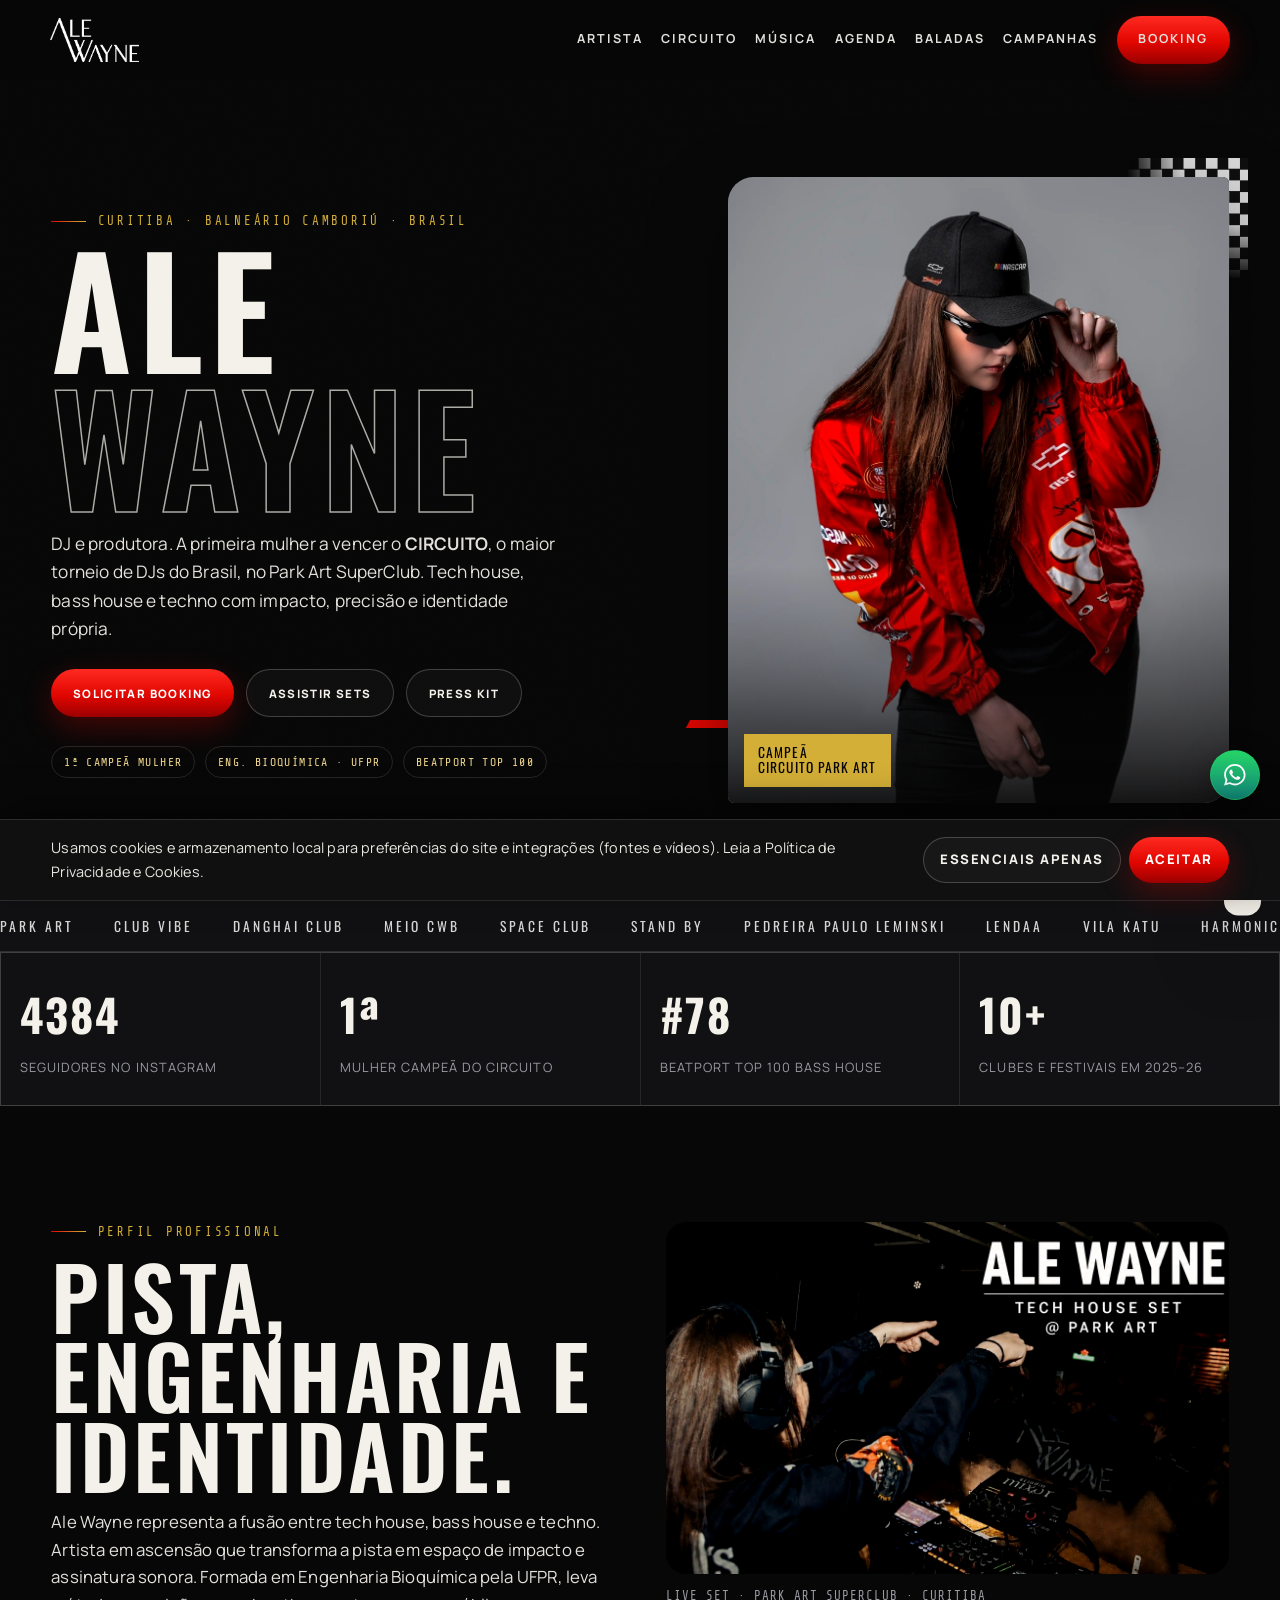
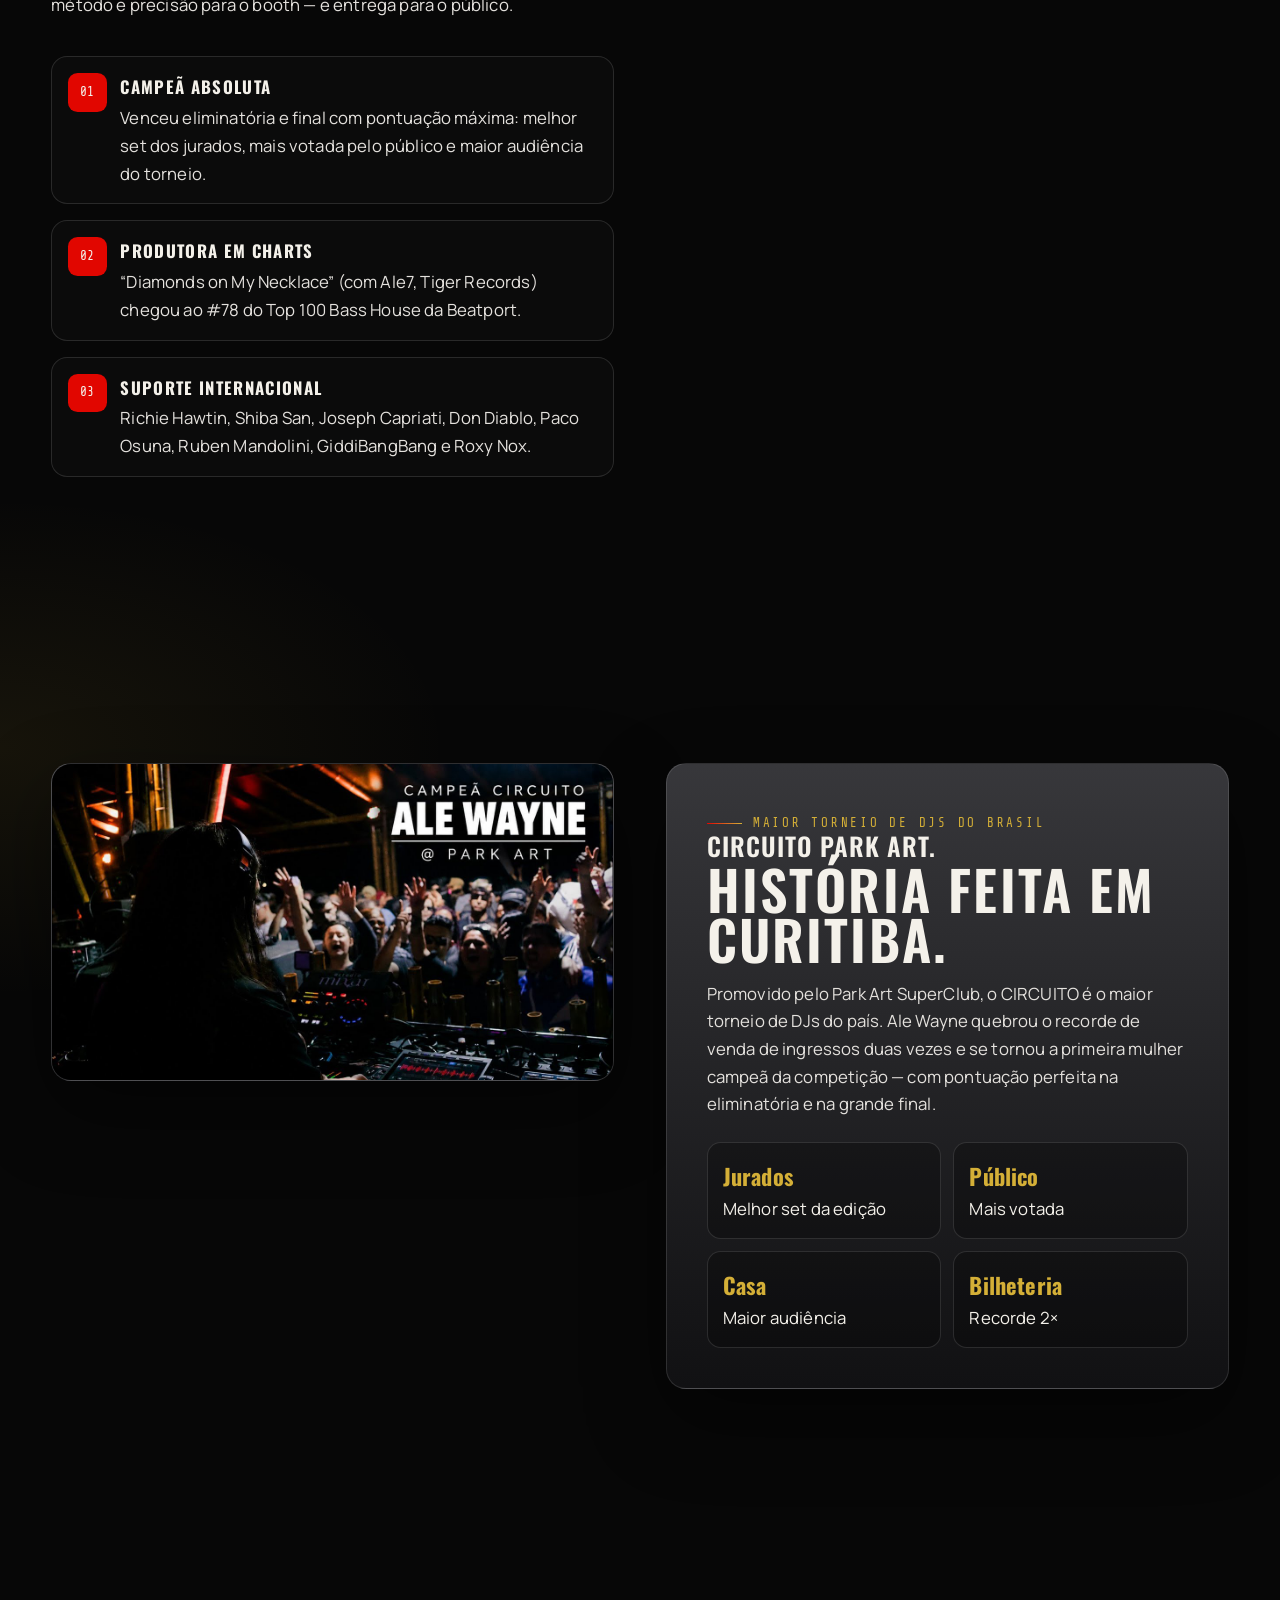
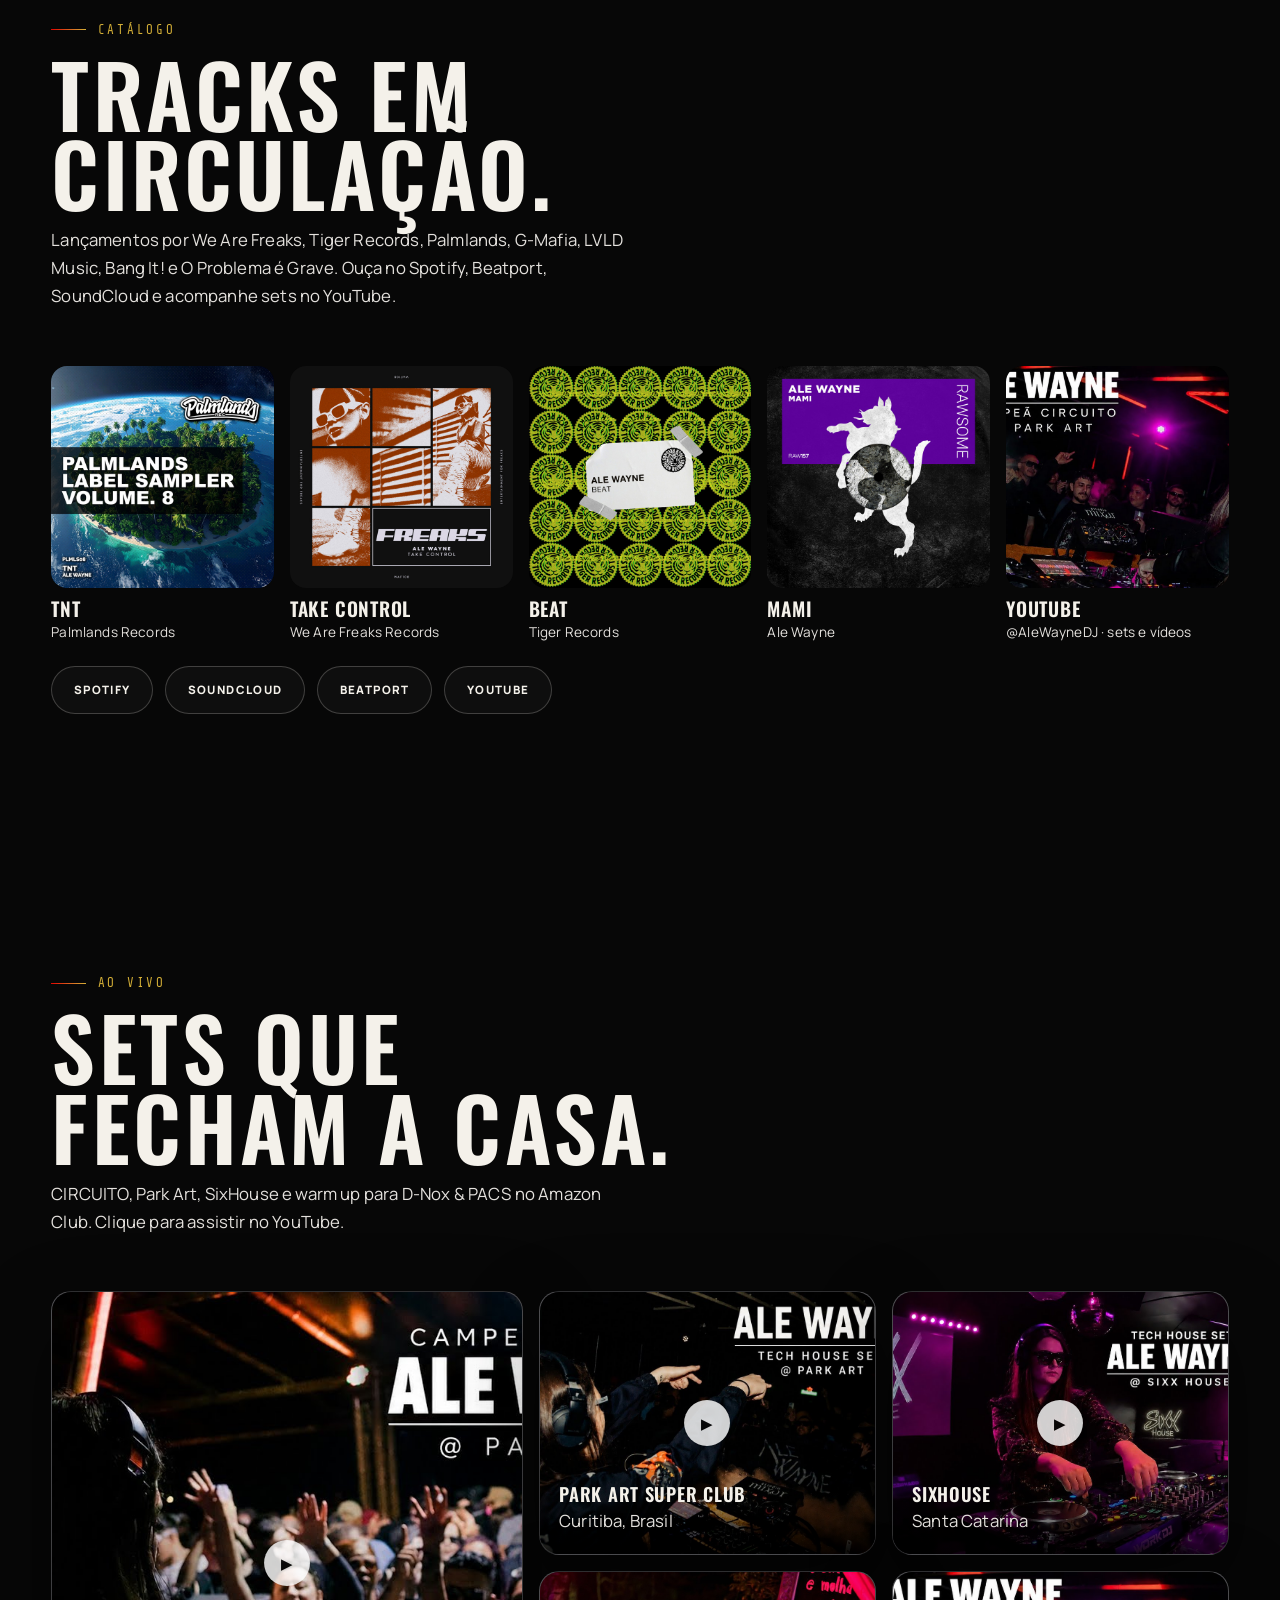
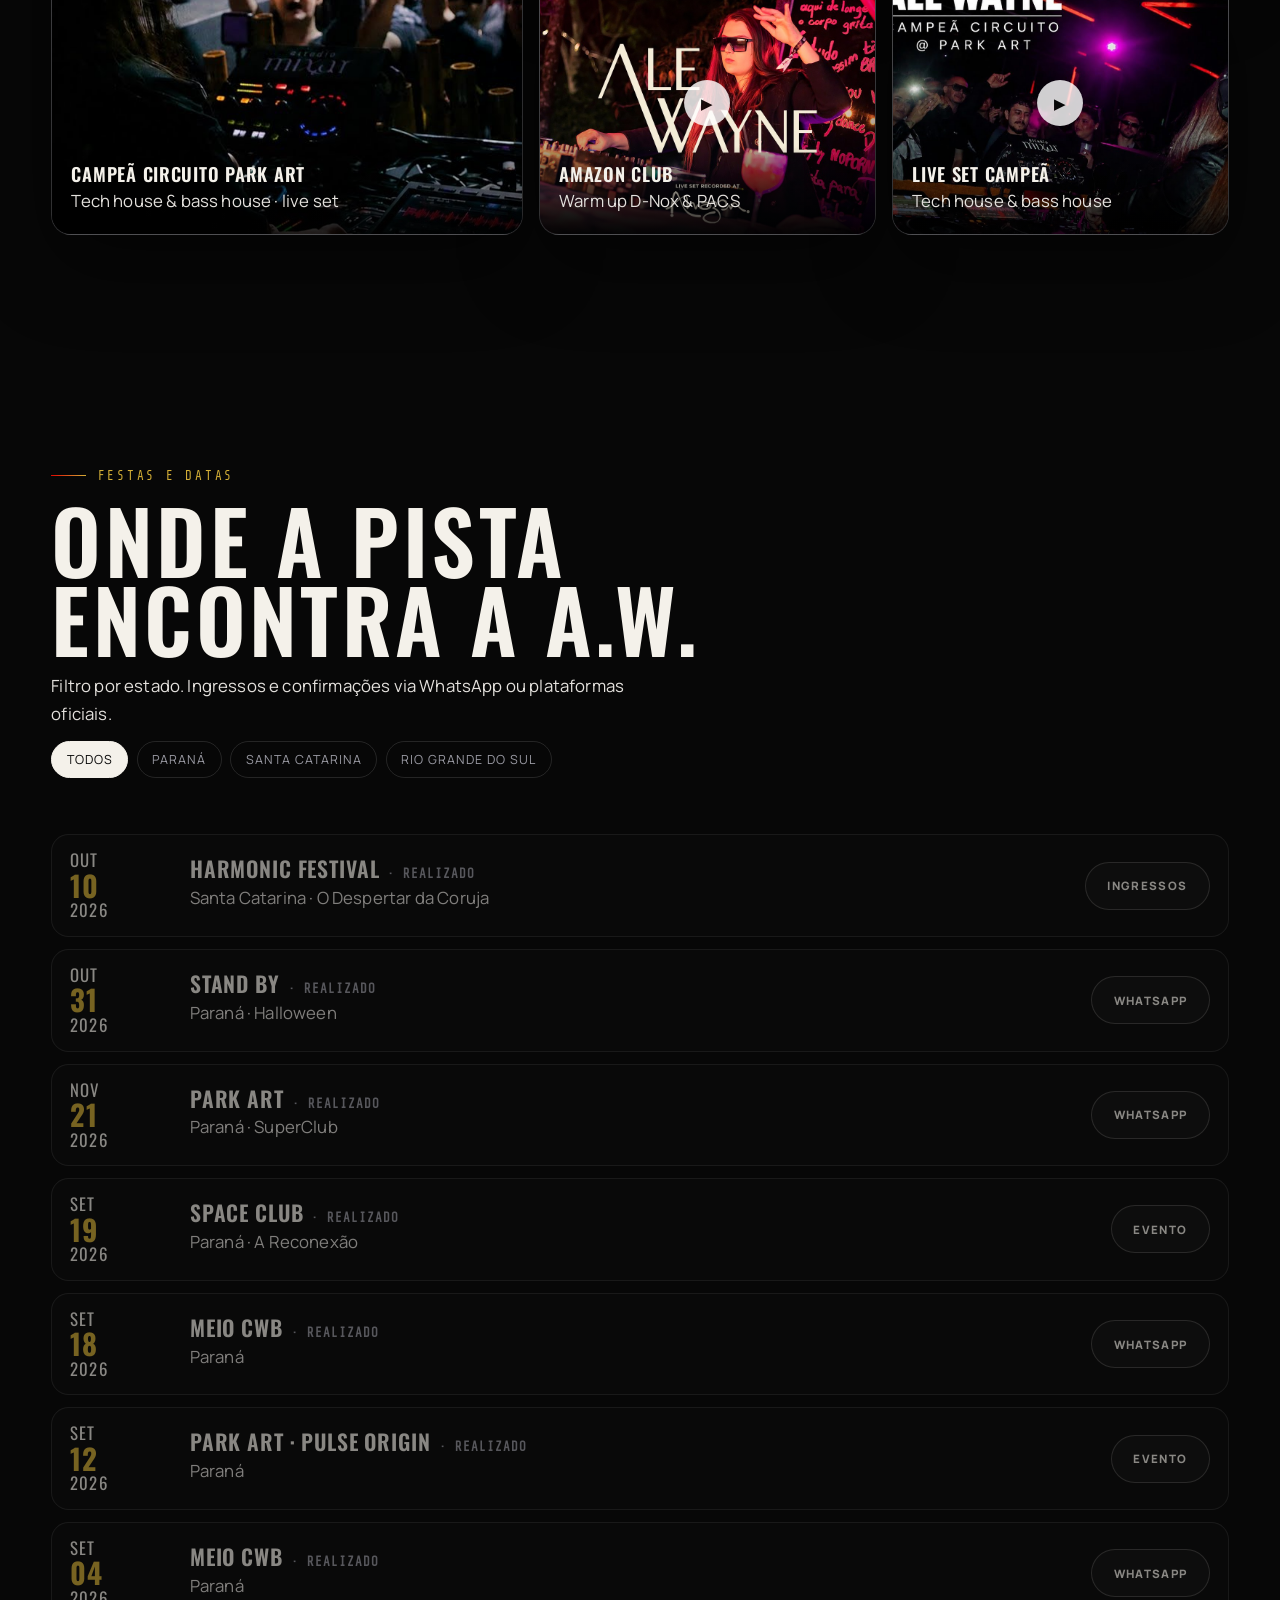
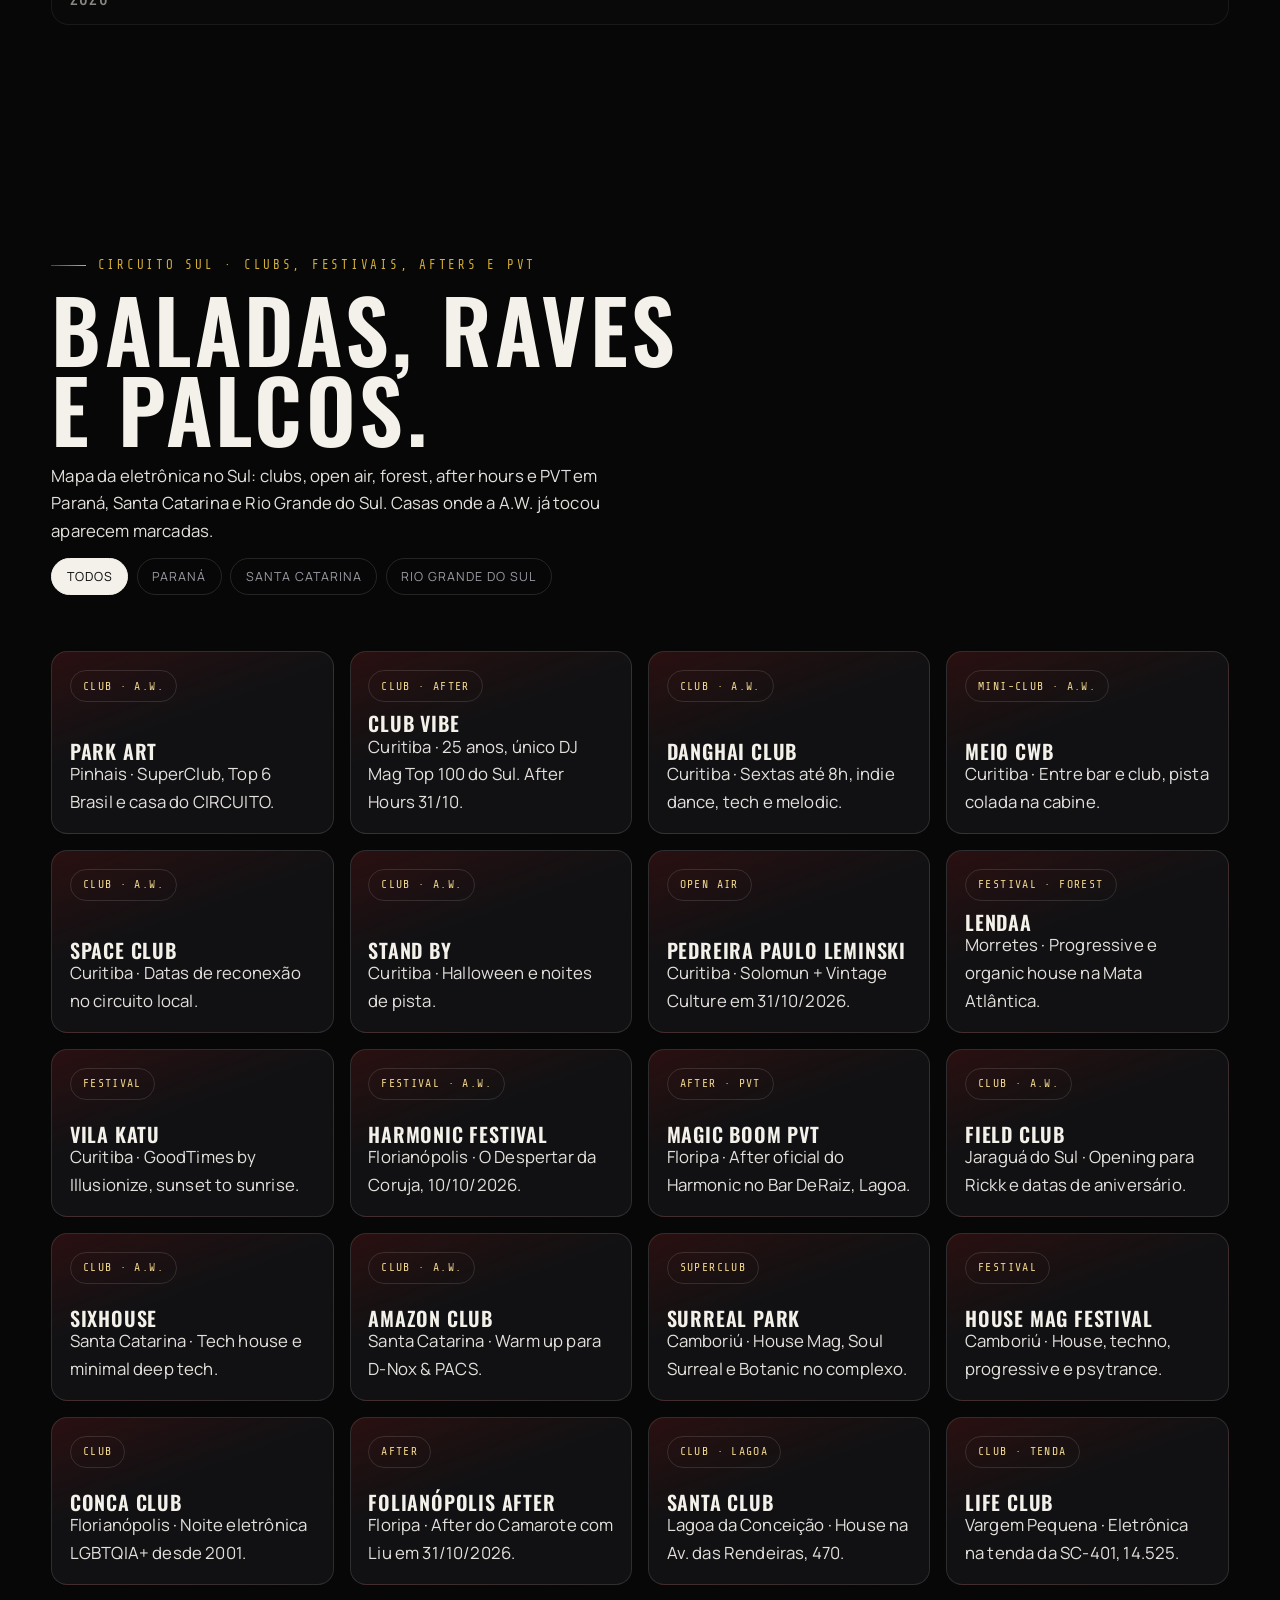
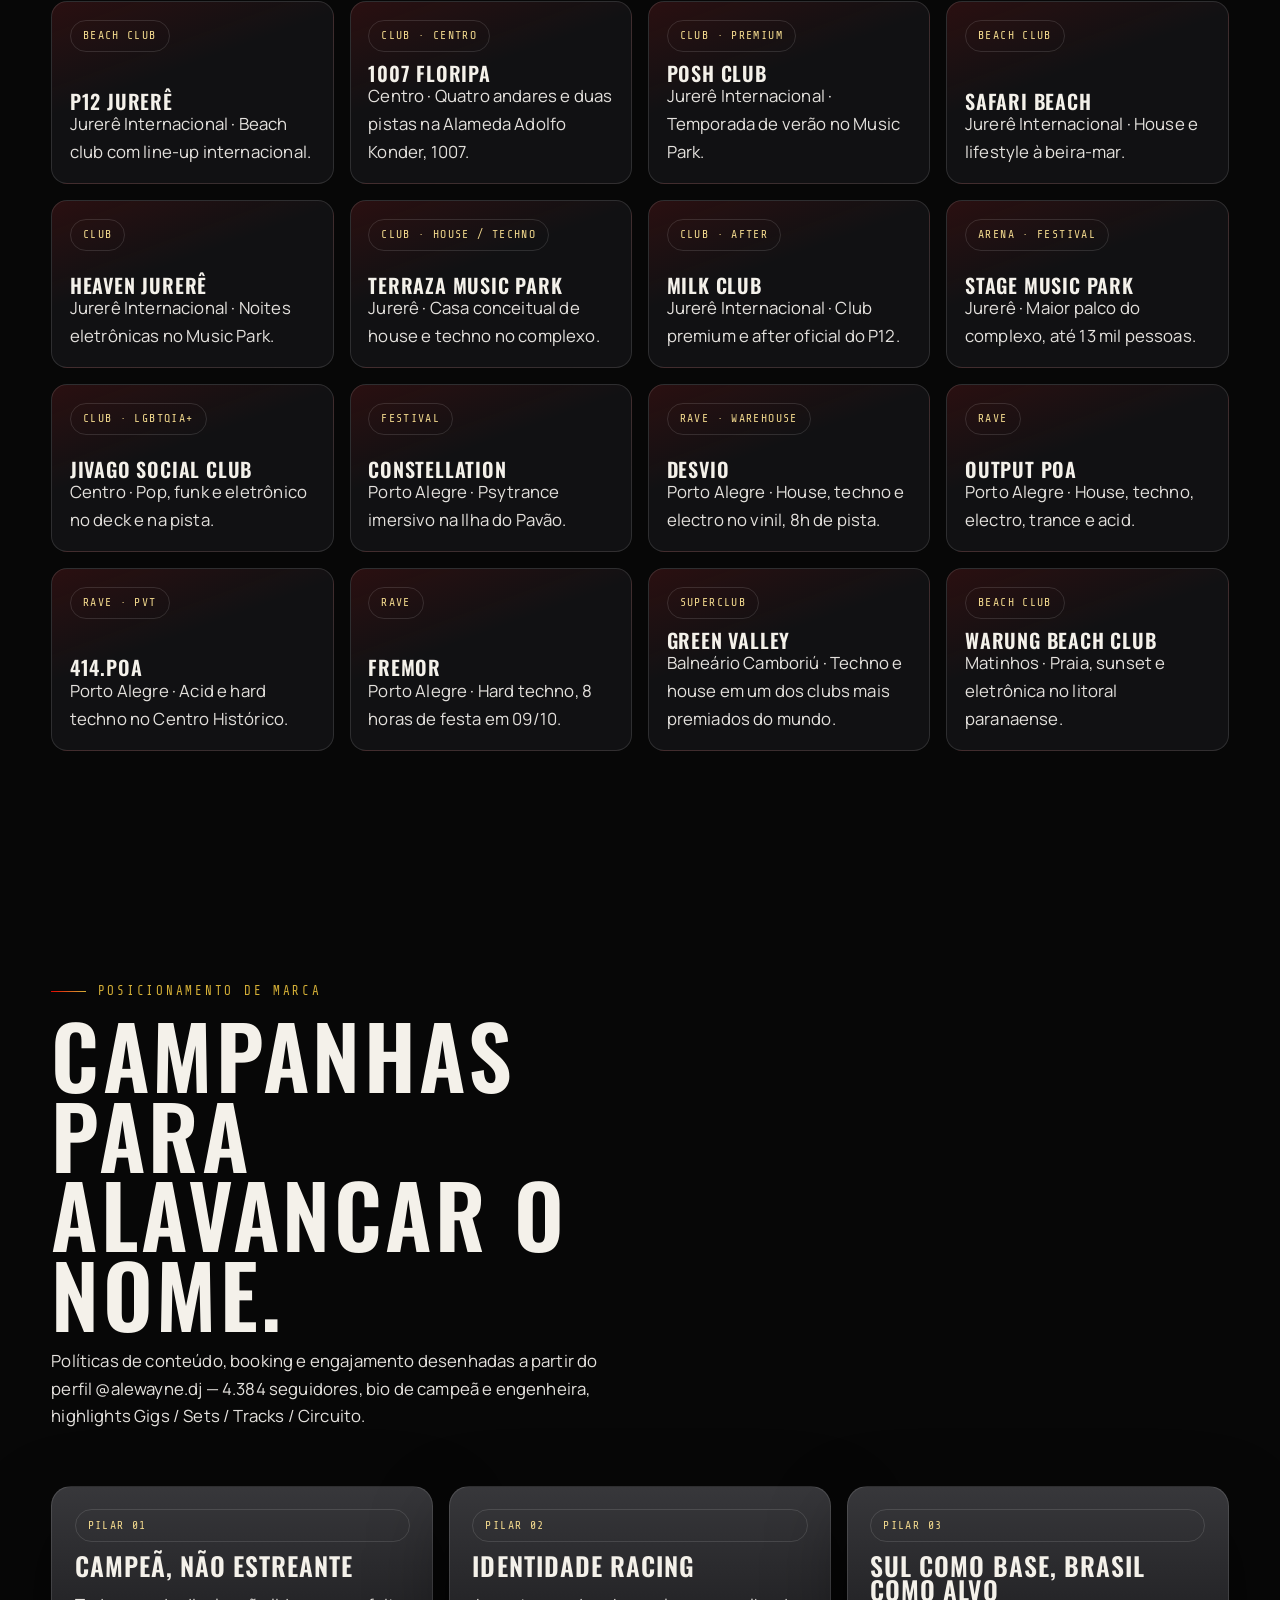
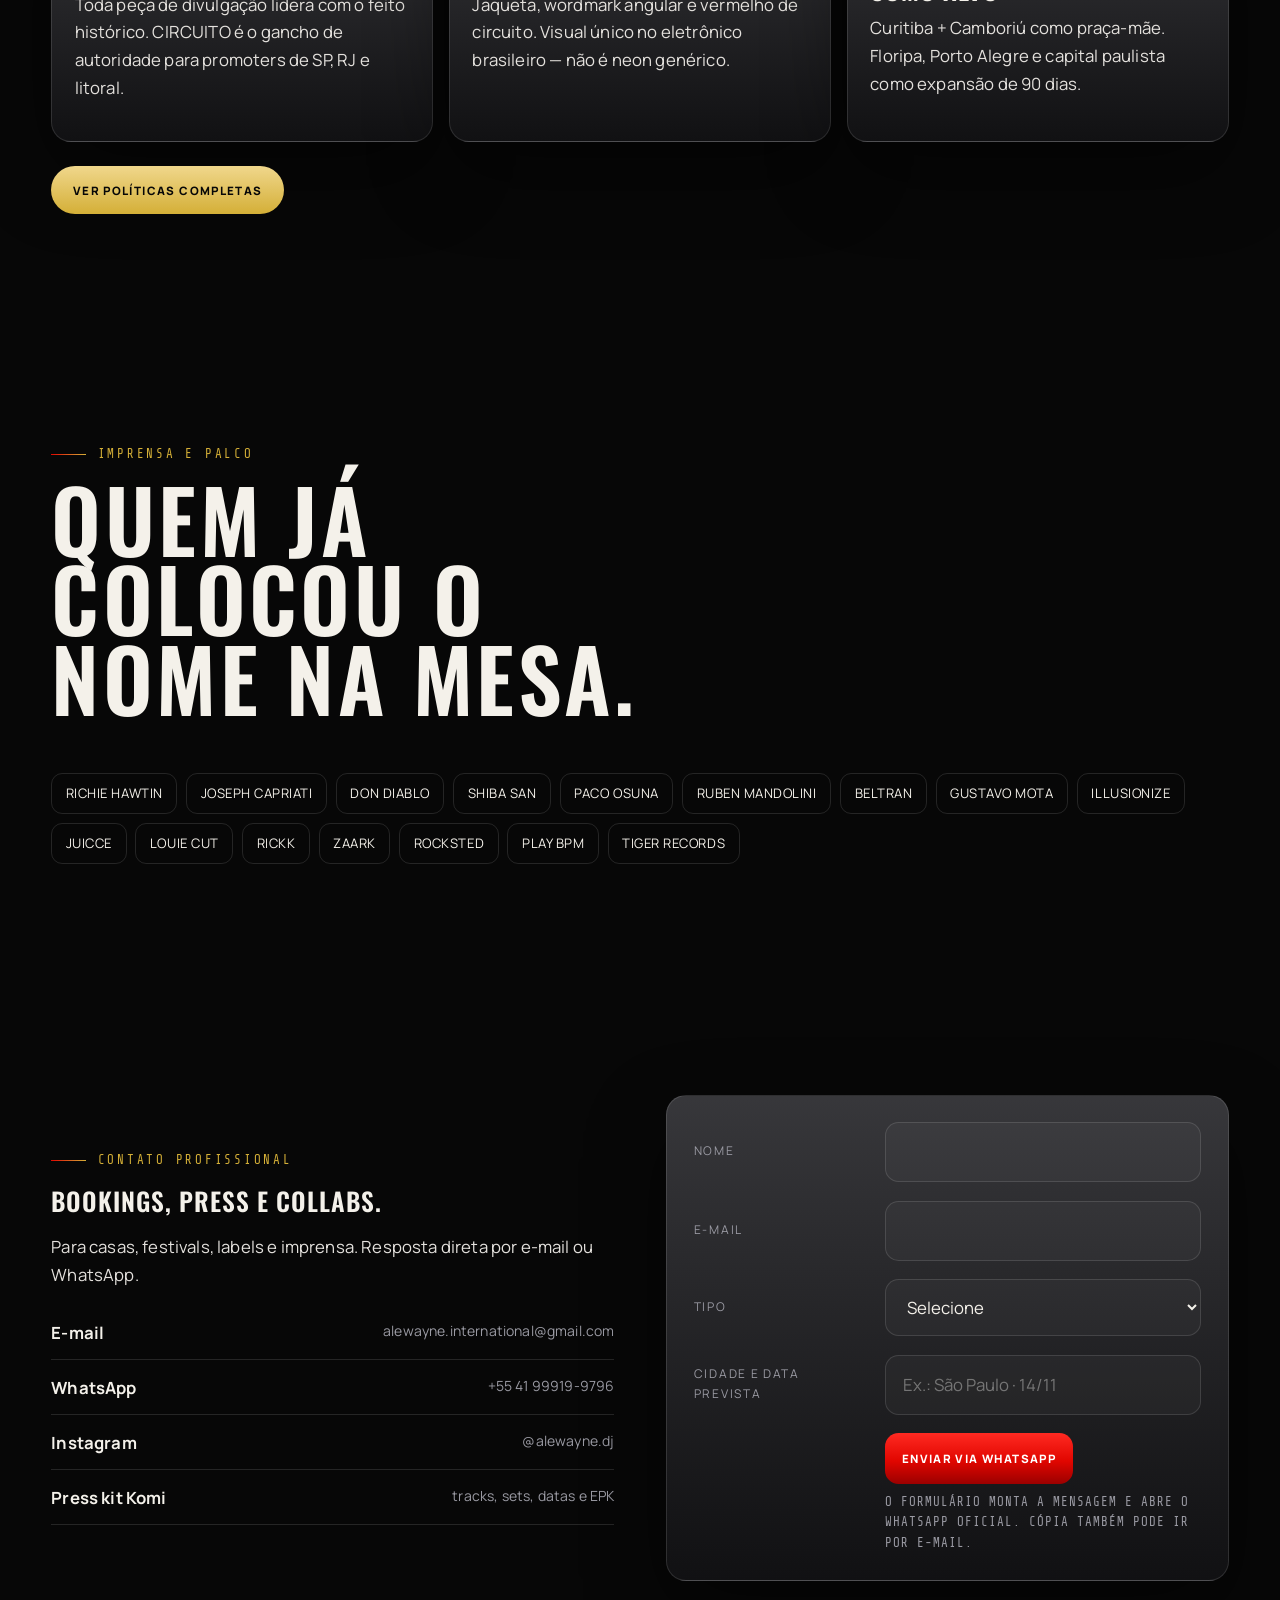
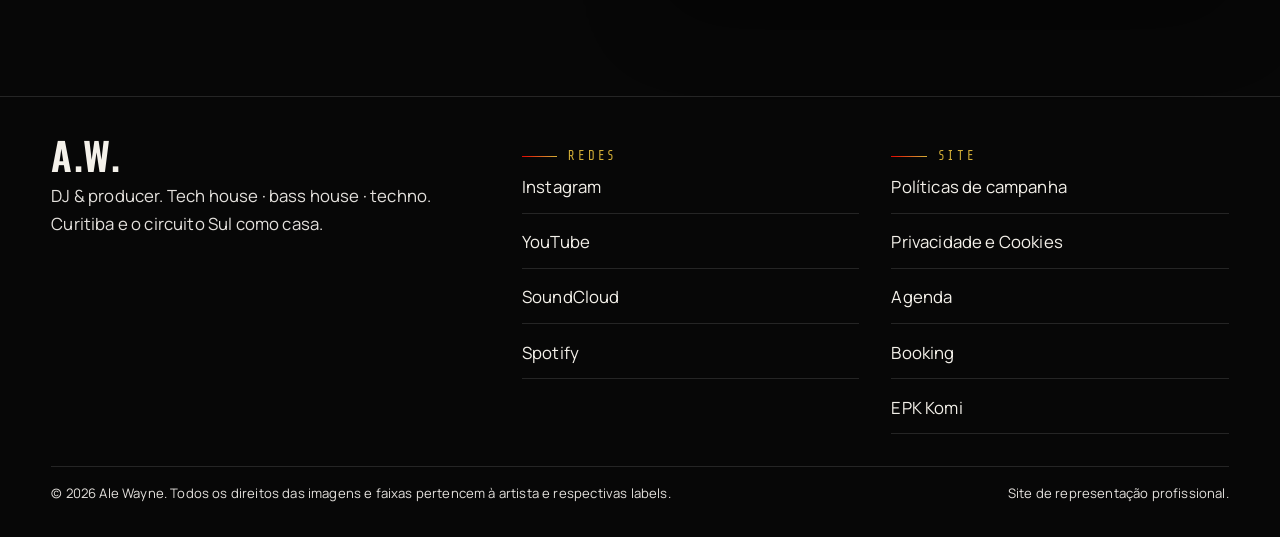
==== commit 896ec959: "Ajuste Layout Co-authored-by: Cursor <cursoragent@cursor.com>" ====
--- a/index.html
+++ b/index.html
@@ -181,14 +181,10 @@
         </div>
       </section>
 
-      <div class="ticker" aria-hidden="true">
+      <div class="ticker" aria-label="Circuito Sul — clubs, festivais e palcos">
         <div class="ticker-track">
-          <span>Tech House</span><span>Bass House</span><span>Techno</span>
-          <span>CIRCUITO Champion</span><span>Park Art</span><span>Field Club</span>
-          <span>Curitiba</span><span>Bookings</span>
-          <span>Tech House</span><span>Bass House</span><span>Techno</span>
-          <span>CIRCUITO Champion</span><span>Park Art</span><span>Field Club</span>
-          <span>Curitiba</span><span>Bookings</span>
+          <span>Park Art</span><span>Club Vibe</span><span>Danghai Club</span><span>Meio Cwb</span><span>Space Club</span><span>Stand By</span><span>Pedreira Paulo Leminski</span><span>LENDAA</span><span>Vila Katu</span><span>Harmonic Festival</span><span>Magic Boom PVT</span><span>Field Club</span><span>SixHouse</span><span>Amazon Club</span><span>Surreal Park</span><span>House Mag Festival</span><span>Conca Club</span><span>Folianópolis After</span><span>Santa Club</span><span>Life Club</span><span>P12 Jurerê</span><span>1007 Floripa</span><span>Posh Club</span><span>Safari Beach</span><span>Heaven Jurerê</span><span>Terraza Music Park</span><span>Milk Club</span><span>Stage Music Park</span><span>Jivago Social Club</span><span>Constellation</span><span>Desvio</span><span>Output POA</span><span>414.Poa</span><span>Fremor</span><span>Green Valley</span><span>Warung Beach Club</span>
+          <span>Park Art</span><span>Club Vibe</span><span>Danghai Club</span><span>Meio Cwb</span><span>Space Club</span><span>Stand By</span><span>Pedreira Paulo Leminski</span><span>LENDAA</span><span>Vila Katu</span><span>Harmonic Festival</span><span>Magic Boom PVT</span><span>Field Club</span><span>SixHouse</span><span>Amazon Club</span><span>Surreal Park</span><span>House Mag Festival</span><span>Conca Club</span><span>Folianópolis After</span><span>Santa Club</span><span>Life Club</span><span>P12 Jurerê</span><span>1007 Floripa</span><span>Posh Club</span><span>Safari Beach</span><span>Heaven Jurerê</span><span>Terraza Music Park</span><span>Milk Club</span><span>Stage Music Park</span><span>Jivago Social Club</span><span>Constellation</span><span>Desvio</span><span>Output POA</span><span>414.Poa</span><span>Fremor</span><span>Green Valley</span><span>Warung Beach Club</span>
         </div>
       </div>
 
@@ -296,7 +292,7 @@
             <p class="lede">
               Lançamentos por We Are Freaks, Tiger Records, Palmlands, G-Mafia,
               LVLD Music, Bang It! e O Problema é Grave. Ouça no Spotify,
-              Beatport e SoundCloud.
+              Beatport, SoundCloud e acompanhe sets no YouTube.
             </p>
           </div>
           <div class="music-grid">
@@ -328,11 +324,29 @@
                 <p>Ale Wayne</p>
               </div>
             </article>
+            <a
+              class="release release-link reveal"
+              href="https://www.youtube.com/@AleWayneDJ"
+              target="_blank"
+              rel="noopener noreferrer"
+            >
+              <img
+                src="assets/images/set-circuito-live.jpg"
+                alt="Ale Wayne no set campeã do CIRCUITO Park Art — canal no YouTube"
+                width="1280"
+                height="720"
+              />
+              <div>
+                <h3>YouTube</h3>
+                <p>@AleWayneDJ · sets e vídeos</p>
+              </div>
+            </a>
           </div>
           <div class="hero-actions reveal" style="margin-top: 1.4rem">
             <a class="btn btn-ghost" href="https://open.spotify.com/intl-pt/artist/4CHPYGX9TALMKABZhaMGe5" target="_blank" rel="noopener noreferrer">Spotify</a>
             <a class="btn btn-ghost" href="https://soundcloud.com/alewaynedj" target="_blank" rel="noopener noreferrer">SoundCloud</a>
             <a class="btn btn-ghost" href="https://www.beatport.com/artist/ale-wayne/1304295" target="_blank" rel="noopener noreferrer">Beatport</a>
+            <a class="btn btn-ghost" href="https://www.youtube.com/@AleWayneDJ" target="_blank" rel="noopener noreferrer">YouTube</a>
           </div>
         </div>
       </section>
@@ -720,6 +734,20 @@
                 <p>Porto Alegre · Hard techno, 8 horas de festa em 09/10.</p>
               </div>
             </article>
+            <article class="venue reveal" data-state="santa-catarina">
+              <p class="pill">Superclub</p>
+              <div>
+                <h3>Green Valley</h3>
+                <p>Balneário Camboriú · Techno e house em um dos clubs mais premiados do mundo.</p>
+              </div>
+            </article>
+            <article class="venue reveal" data-state="parana">
+              <p class="pill">Beach Club</p>
+              <div>
+                <h3>Warung Beach Club</h3>
+                <p>Matinhos · Praia, sunset e eletrônica no litoral paranaense.</p>
+              </div>
+            </article>
           </div>
           <p class="caption" data-venues-empty hidden>Nenhuma casa ou festa neste estado por enquanto.</p>
         </div>
@@ -868,6 +896,7 @@
           <p class="kicker">Site</p>
           <div class="contact-list">
             <a href="campanhas.html">Políticas de campanha</a>
+            <a href="privacidade.html">Privacidade e Cookies</a>
             <a href="#agenda">Agenda</a>
             <a href="#booking">Booking</a>
             <a href="https://alewayne.komi.io/" target="_blank" rel="noopener noreferrer">EPK Komi</a>
@@ -887,6 +916,39 @@
     </div>
     <div class="toast" data-toast role="status" aria-live="polite"></div>
 
+    <button type="button" class="float-action float-action--top" data-back-top aria-label="Voltar ao topo">
+      <svg viewBox="0 0 24 24" aria-hidden="true" focusable="false">
+        <path d="M12 5.5 5 12.5h4.5V19h5v-6.5H19L12 5.5z" />
+      </svg>
+    </button>
+    <a
+      class="float-action float-action--whatsapp"
+      href="https://wa.me/5541999199796?text=Ol%C3%A1!%20Gostaria%20de%20falar%20sobre%20booking%20com%20a%20Ale%20Wayne."
+      target="_blank"
+      rel="noopener noreferrer"
+      aria-label="WhatsApp Ale Wayne"
+    >
+      <svg viewBox="0 0 24 24" aria-hidden="true" focusable="false">
+        <path
+          d="M17.472 14.382c-.297-.149-1.758-.867-2.03-.967-.273-.099-.471-.148-.67.15-.197.297-.767.966-.94 1.164-.173.199-.347.223-.644.075-.297-.15-1.255-.463-2.39-1.475-.883-.788-1.48-1.761-1.653-2.059-.173-.297-.018-.458.13-.606.134-.133.298-.347.446-.52.149-.174.198-.298.298-.497.099-.198.05-.371-.025-.52-.075-.149-.669-1.612-.916-2.207-.242-.579-.487-.5-.669-.51-.173-.008-.371-.01-.57-.01-.198 0-.52.074-.792.372-.272.297-1.04 1.016-1.04 2.479 0 1.462 1.065 2.875 1.213 3.074.149.198 2.096 3.2 5.077 4.487.709.306 1.262.489 1.694.625.712.227 1.36.195 1.871.118.571-.085 1.758-.719 2.006-1.413.248-.694.248-1.289.173-1.413-.074-.124-.272-.198-.57-.347m-5.421 7.403h-.004a9.87 9.87 0 0 1-5.031-1.378l-.361-.214-3.741.982.998-3.648-.235-.374a9.86 9.86 0 0 1-1.51-5.26c.001-5.45 4.436-9.884 9.888-9.884 2.64 0 5.122 1.03 6.988 2.898a9.825 9.825 0 0 1 2.893 6.994c-.003 5.45-4.435 9.884-9.885 9.884m8.413-18.297A11.815 11.815 0 0 0 12.05 0C5.495 0 .16 5.335.157 11.892c0 2.096.547 4.142 1.588 5.945L.057 24l6.305-1.654a11.882 11.882 0 0 0 5.683 1.448h.005c6.554 0 11.89-5.335 11.893-11.893a11.821 11.821 0 0 0-3.48-8.413z"
+        />
+      </svg>
+    </a>
+
+    <div class="cookie-banner" data-cookie-banner hidden>
+      <div class="wrap cookie-banner-inner">
+        <p>
+          Usamos cookies e armazenamento local para preferências do site e integrações (fontes e
+          vídeos). Leia a
+          <a href="privacidade.html">Política de Privacidade e Cookies</a>.
+        </p>
+        <div class="cookie-banner-actions">
+          <button class="btn btn-ghost" type="button" data-cookie-reject>Essenciais apenas</button>
+          <button class="btn btn-red" type="button" data-cookie-accept>Aceitar</button>
+        </div>
+      </div>
+    </div>
+
     <script src="js/main.js" defer></script>
   </body>
 </html>
--- a/css/styles.css
+++ b/css/styles.css
@@ -254,8 +254,11 @@
 
   .nav {
     display: flex;
+    flex-wrap: wrap;
     align-items: center;
-    gap: 1.6rem;
+    justify-content: flex-end;
+    gap: 0.65rem 1.15rem;
+    max-width: min(100%, 42rem);
   }
 
   .nav a {
@@ -396,7 +399,7 @@
     gap: 2.5rem;
     width: max-content;
     padding: 0.85rem 0;
-    animation: ticker 28s linear infinite;
+    animation: ticker 95s linear infinite;
     font-family: var(--font-display);
     letter-spacing: 0.22em;
     text-transform: uppercase;
@@ -853,7 +856,7 @@
   }
 
   .music-grid {
-    grid-template-columns: repeat(4, 1fr);
+    grid-template-columns: repeat(5, 1fr);
   }
 
   .release {
@@ -880,6 +883,17 @@
 
   .release p {
     font-size: 0.85rem;
+  }
+
+  .release-link {
+    color: inherit;
+    text-decoration: none;
+    border-radius: 1rem;
+    outline-offset: 4px;
+  }
+
+  .release-link:focus-visible {
+    outline: 2px solid var(--gold);
   }
 
   .sets-grid {
@@ -1158,6 +1172,12 @@
     padding-top: 1rem;
   }
 
+  .legal-links {
+    display: flex;
+    flex-wrap: wrap;
+    gap: 1rem;
+  }
+
   .policy {
     display: grid;
     gap: 1.1rem;
@@ -1194,6 +1214,137 @@
     gap: 0.4rem;
     padding-left: 1rem;
     list-style: disc;
+  }
+
+  .legal-doc {
+    max-width: 46rem;
+    display: grid;
+    gap: 2rem;
+  }
+
+  .legal-block {
+    display: grid;
+    gap: 0.65rem;
+    padding: 1.15rem 1.2rem;
+    border: 1px solid var(--line);
+    border-radius: 1rem;
+    background: rgb(255 255 255 / 0.02);
+  }
+
+  .legal-block h3 {
+    font-family: var(--font-display);
+    font-size: 1.15rem;
+    letter-spacing: 0.06em;
+    text-transform: uppercase;
+  }
+
+  .legal-block ul {
+    display: grid;
+    gap: 0.35rem;
+    padding-left: 1.1rem;
+    list-style: disc;
+    color: color-mix(in srgb, var(--paper) 82%, var(--mist));
+  }
+
+  .legal-block p {
+    color: color-mix(in srgb, var(--paper) 82%, var(--mist));
+  }
+
+  .cookie-banner {
+    position: fixed;
+    inset-inline: 0;
+    bottom: 0;
+    z-index: 90;
+    padding: 1rem 0;
+    border-top: 1px solid var(--line);
+    background: color-mix(in srgb, var(--asphalt) 92%, black);
+    backdrop-filter: blur(12px);
+    box-shadow: 0 -12px 40px rgb(0 0 0 / 0.45);
+  }
+
+  .cookie-banner[hidden] {
+    display: none;
+  }
+
+  .cookie-banner-inner {
+    display: flex;
+    align-items: center;
+    justify-content: space-between;
+    gap: 1.25rem;
+    flex-wrap: wrap;
+  }
+
+  .cookie-banner-inner p {
+    flex: 1 1 16rem;
+    font-size: 0.9rem;
+    color: color-mix(in srgb, var(--paper) 88%, var(--mist));
+    margin: 0;
+  }
+
+  .cookie-banner-actions {
+    display: flex;
+    flex-wrap: wrap;
+    gap: 0.5rem;
+  }
+
+  .cookie-banner .btn {
+    min-height: 2.5rem;
+    padding-inline: 1rem;
+    font-size: 0.82rem;
+  }
+
+  .float-action {
+    position: fixed;
+    z-index: 45;
+    bottom: 1.35rem;
+    display: grid;
+    place-items: center;
+    width: 3.15rem;
+    height: 3.15rem;
+    border-radius: 999px;
+    border: 1px solid var(--line);
+    box-shadow: 0 12px 32px rgb(0 0 0 / 0.45);
+    transition:
+      transform 0.25s var(--ease),
+      opacity 0.25s var(--ease),
+      visibility 0.25s var(--ease),
+      bottom 0.25s var(--ease);
+  }
+
+  .float-action:hover {
+    transform: translateY(-3px);
+  }
+
+  .float-action svg {
+    width: 1.35rem;
+    height: 1.35rem;
+    fill: currentColor;
+  }
+
+  .float-action--top {
+    left: 1.25rem;
+    background: color-mix(in srgb, var(--asphalt) 88%, var(--ink));
+    color: var(--paper);
+    opacity: 0;
+    visibility: hidden;
+    pointer-events: none;
+  }
+
+  .float-action--top.is-visible {
+    opacity: 1;
+    visibility: visible;
+    pointer-events: auto;
+  }
+
+  .float-action--whatsapp {
+    right: 1.25rem;
+    background: linear-gradient(180deg, #25d366, #128c7e);
+    color: var(--white);
+    border-color: color-mix(in srgb, #25d366 50%, transparent);
+  }
+
+  body:has(.cookie-banner:not([hidden])) .float-action {
+    bottom: 6.25rem;
   }
 
   .matrix {
@@ -1242,6 +1393,12 @@
   }
 }
 
+@media (max-width: 1180px) {
+  .music-grid {
+    grid-template-columns: repeat(3, 1fr);
+  }
+}
+
 @media (max-width: 980px) {
   .hero-grid,
   .about-grid,
@@ -1284,6 +1441,8 @@
     display: none;
     flex-direction: column;
     align-items: stretch;
+    justify-content: flex-start;
+    max-width: none;
     gap: 0;
     padding: 1rem 1.25rem 1.4rem;
     background: color-mix(in srgb, var(--ink) 96%, transparent);
@@ -1334,7 +1493,9 @@
   .hero-actions,
   .btn,
   .modal,
-  .toast {
+  .toast,
+  .float-action,
+  .cookie-banner {
     display: none !important;
   }
 
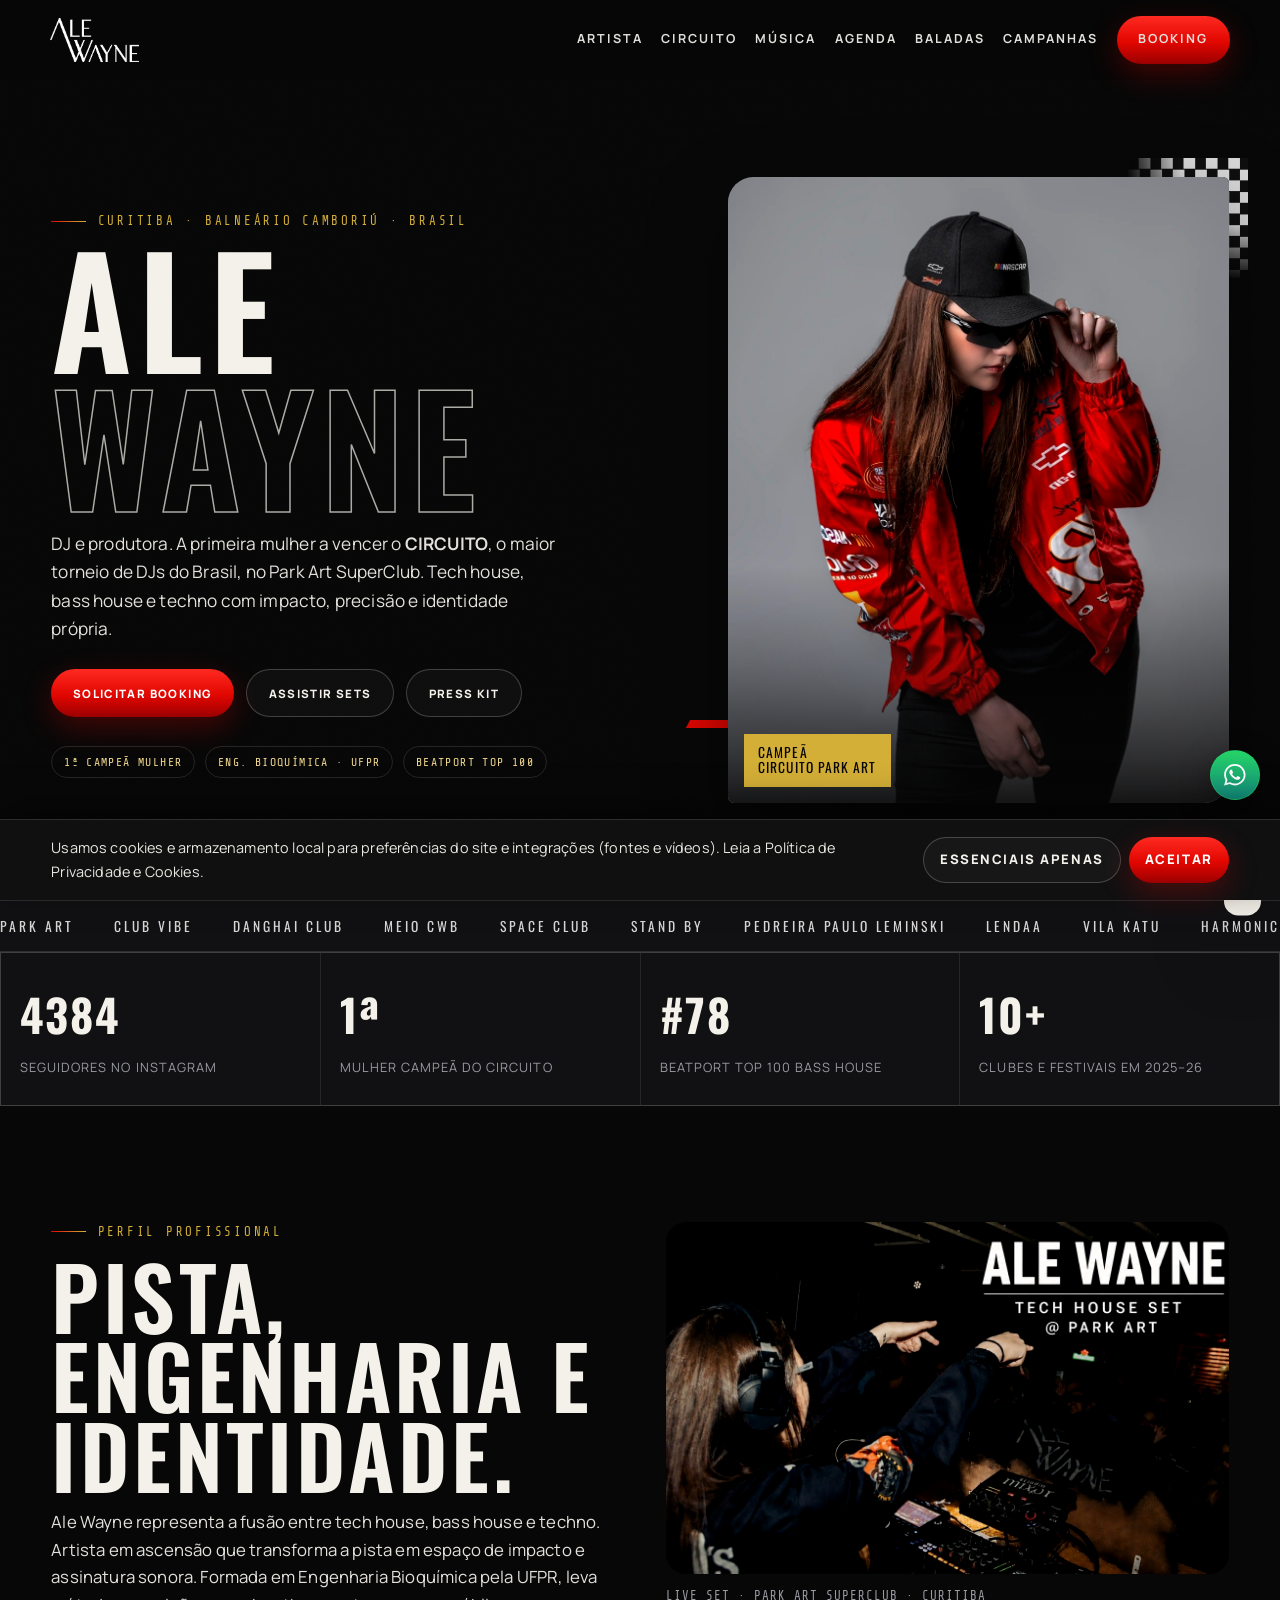
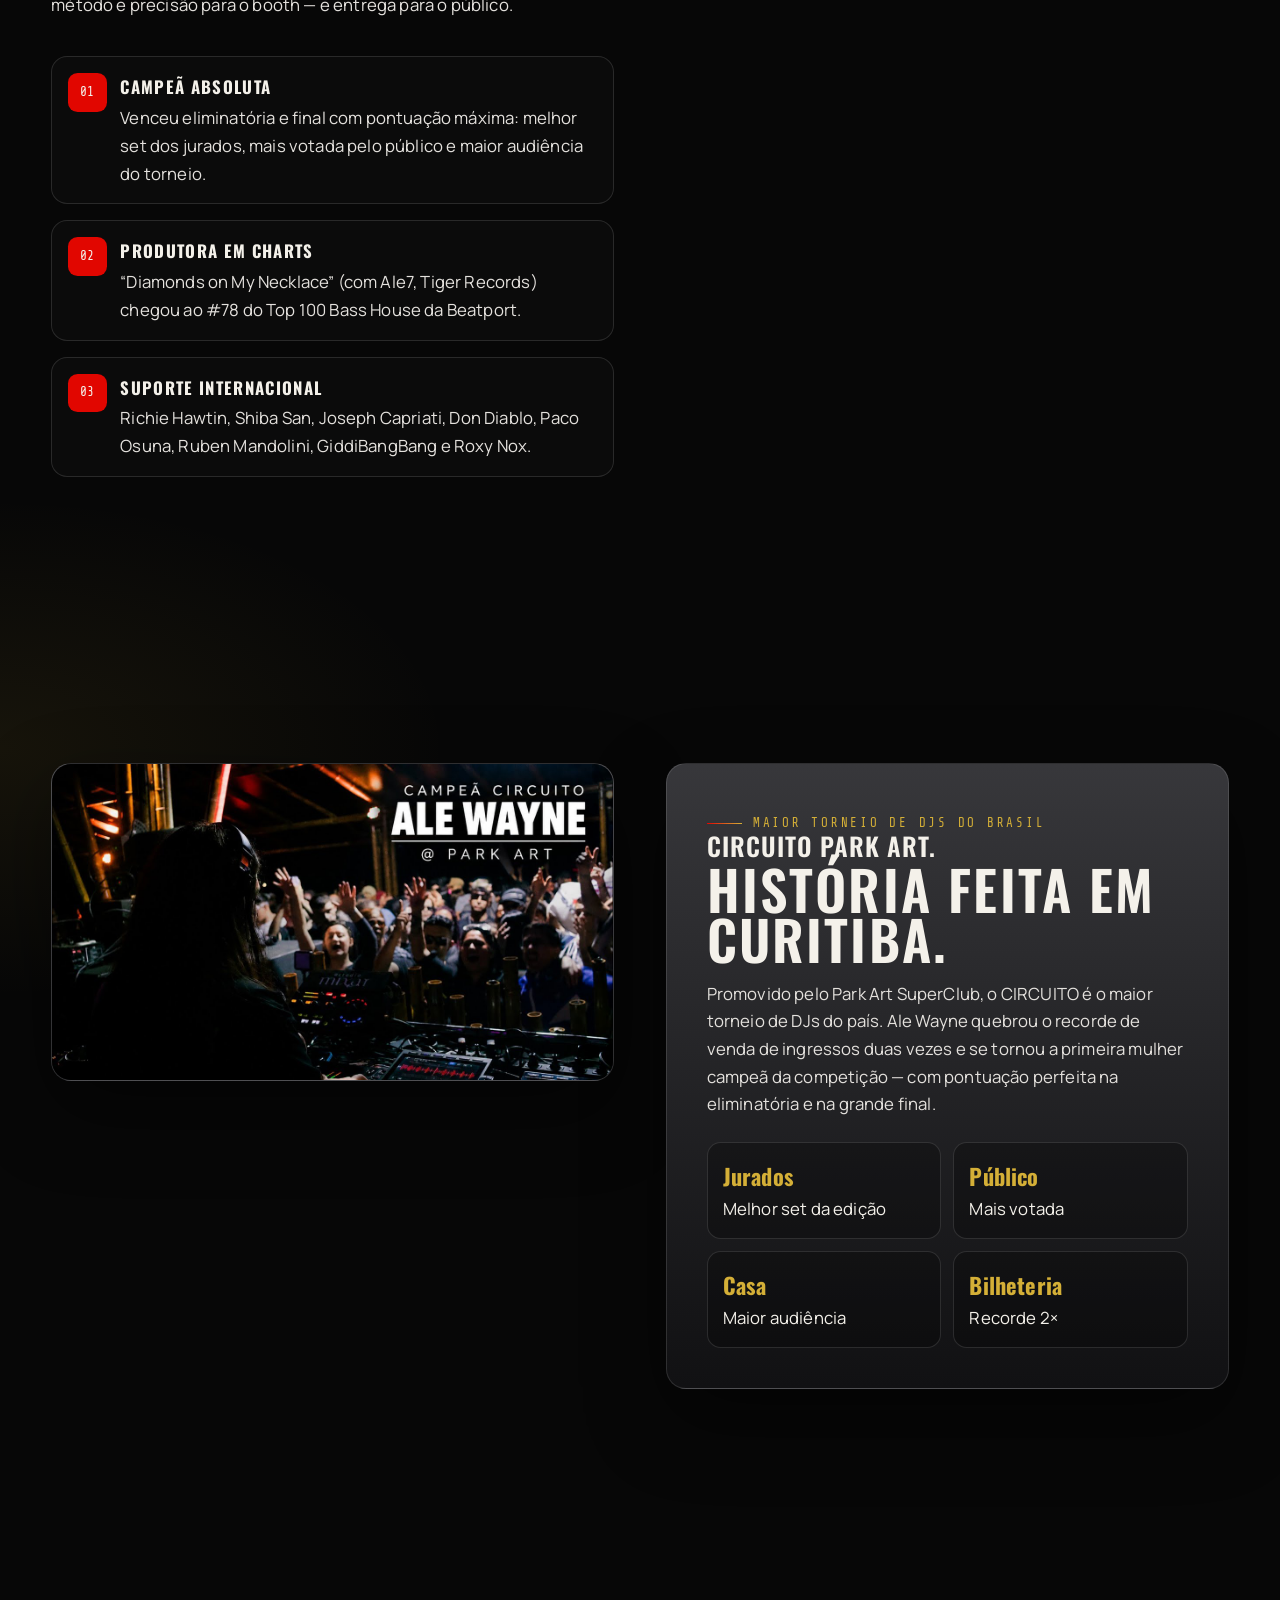
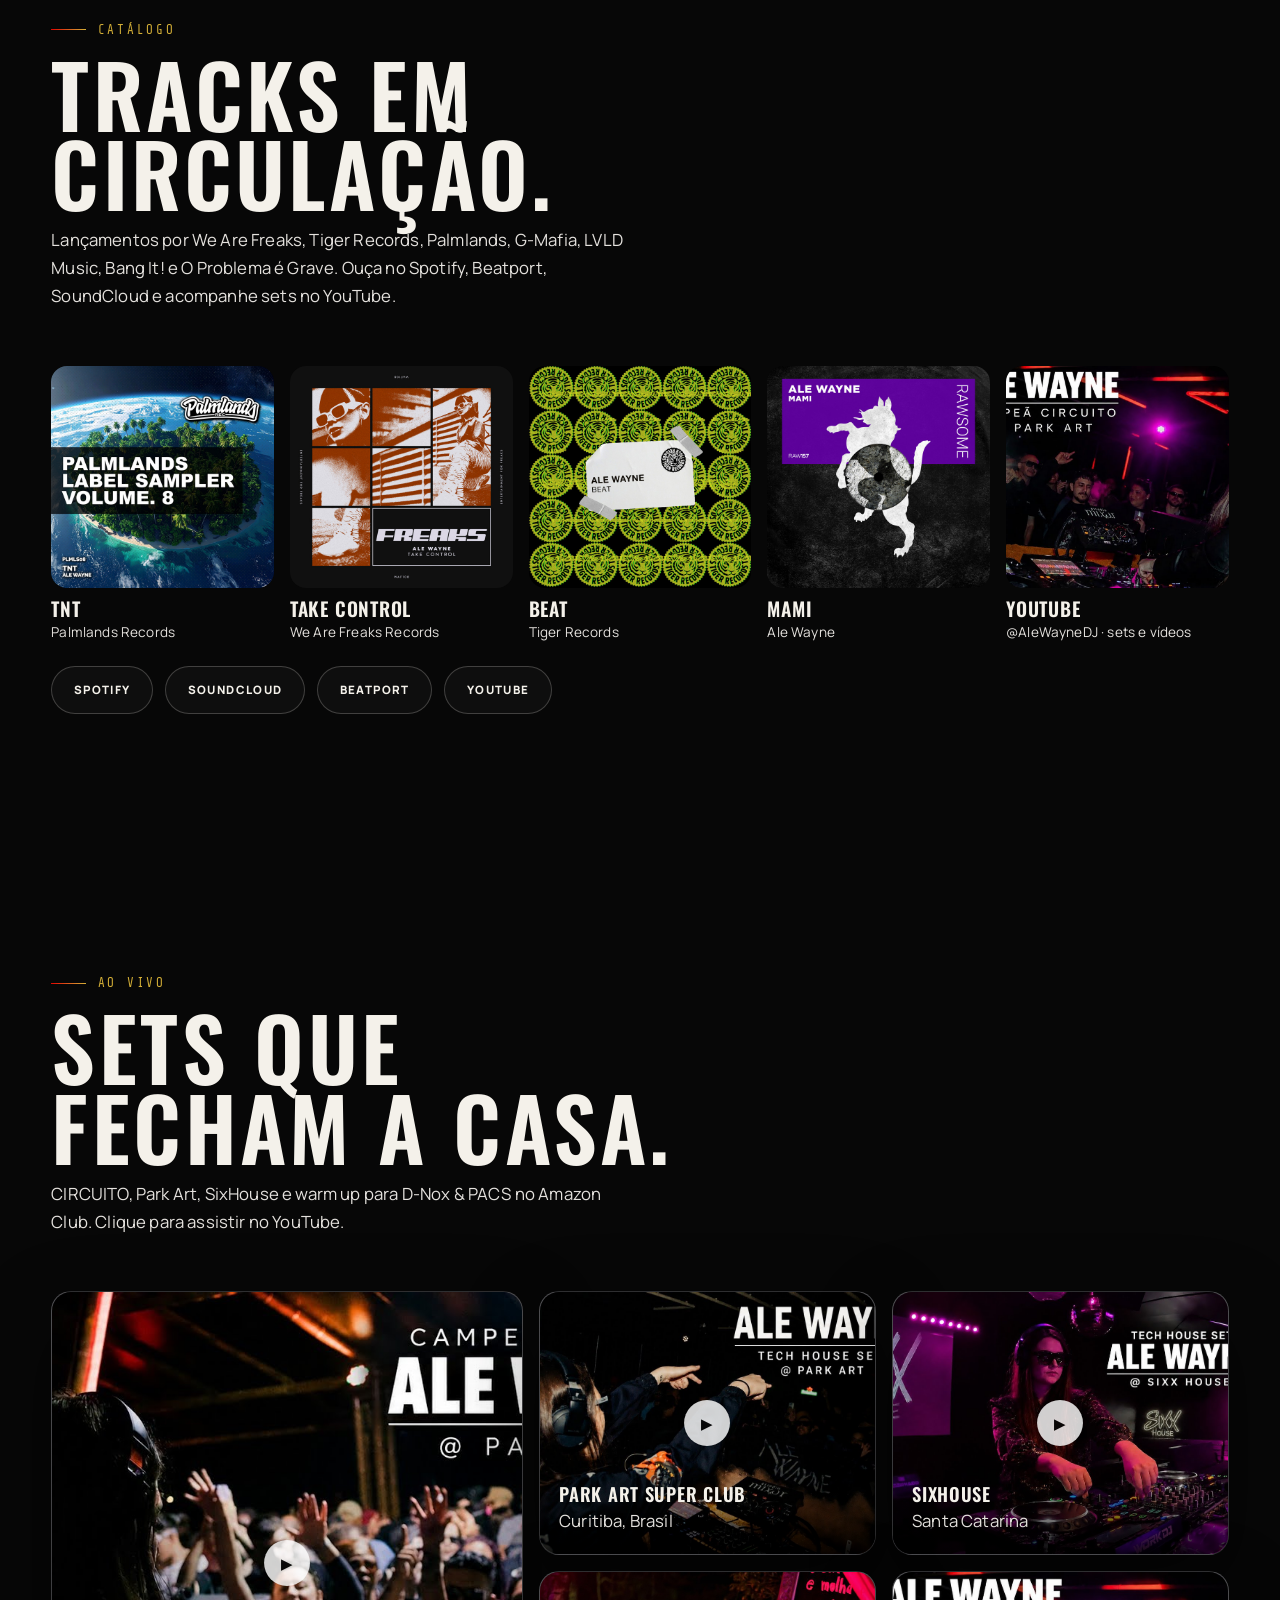
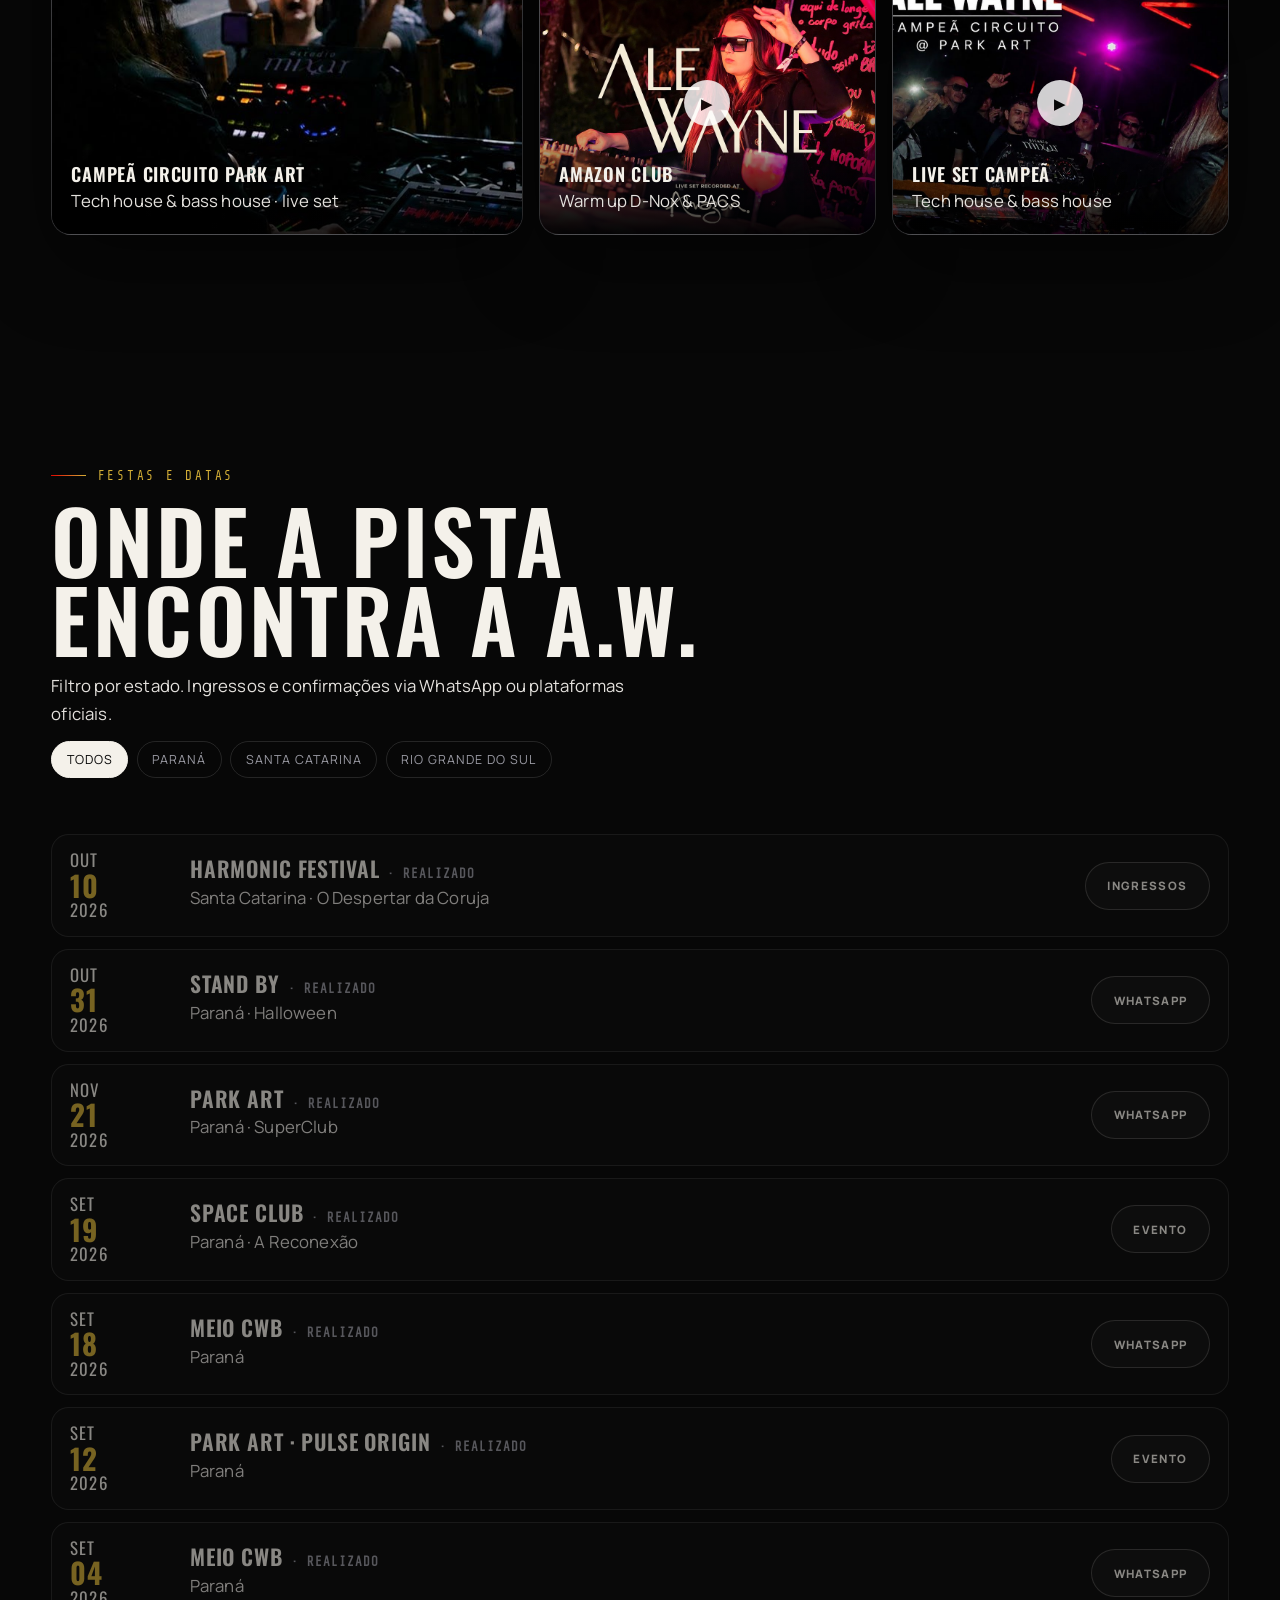
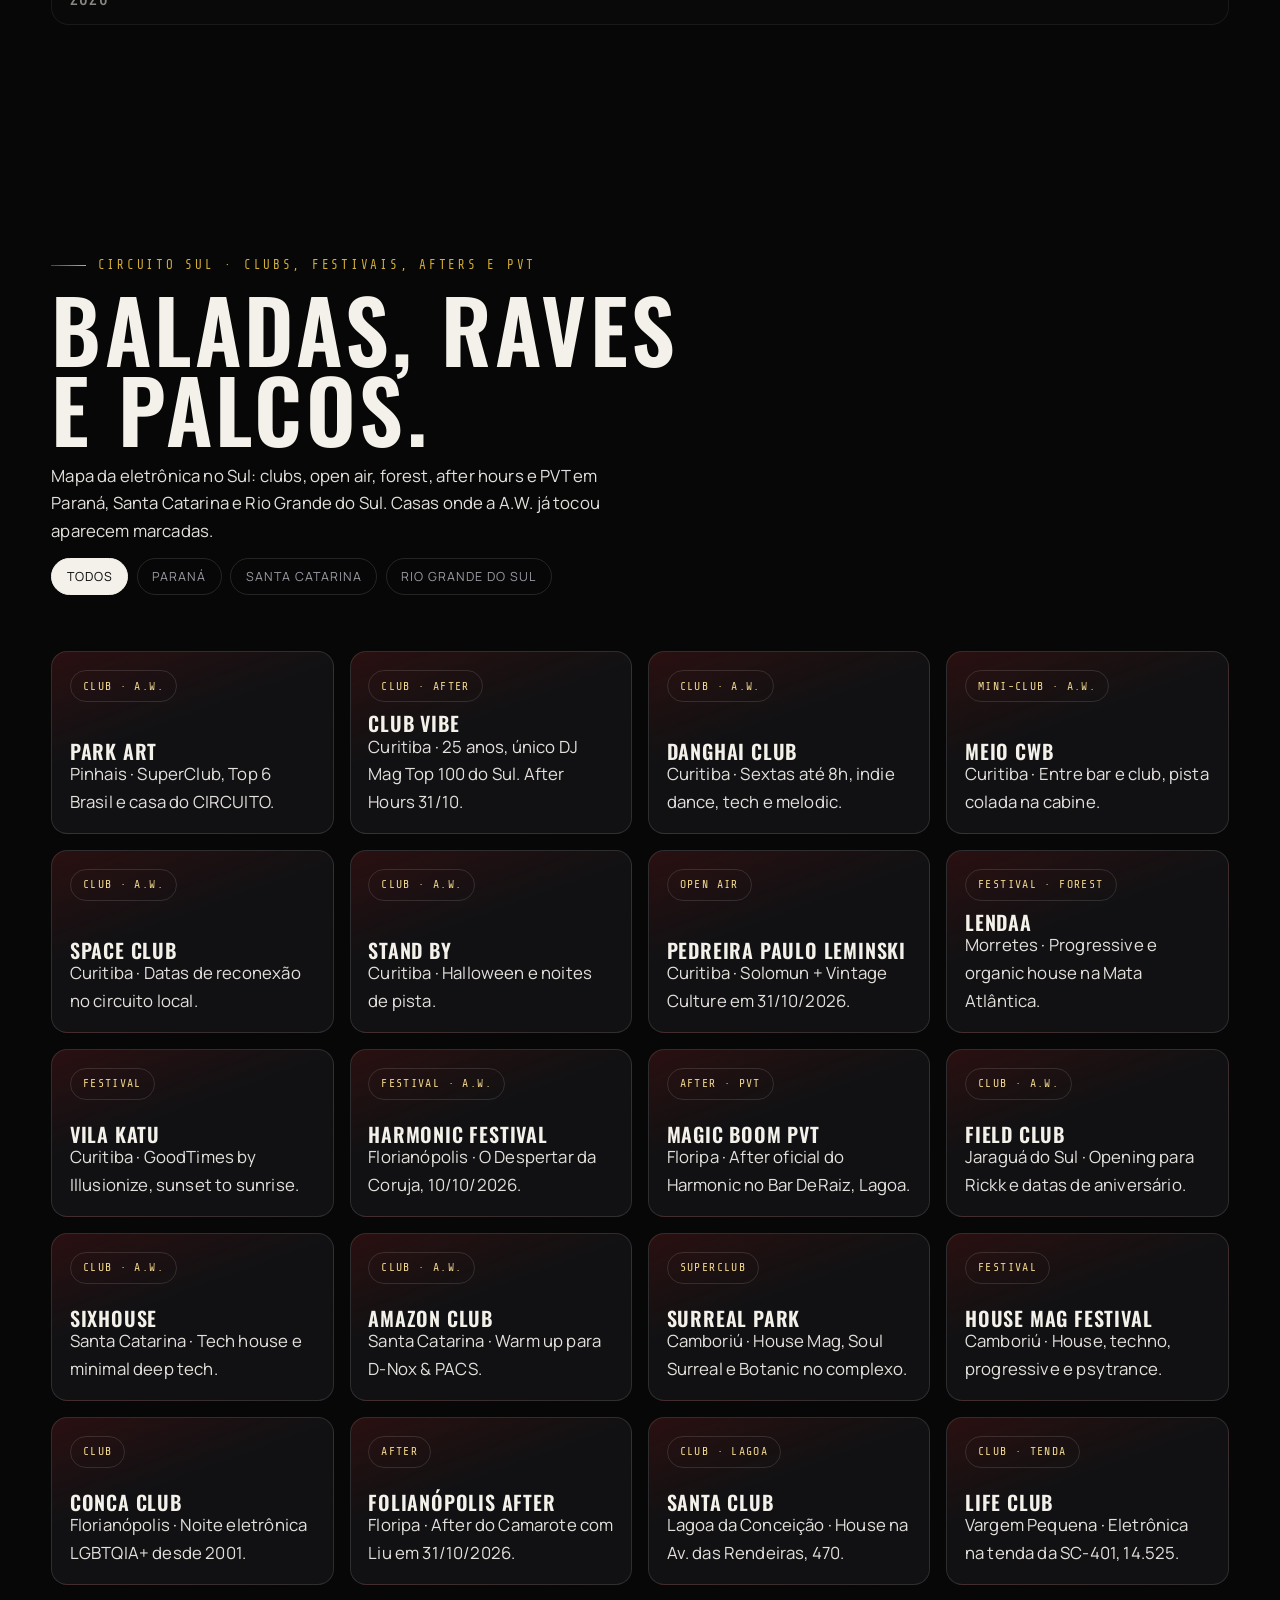
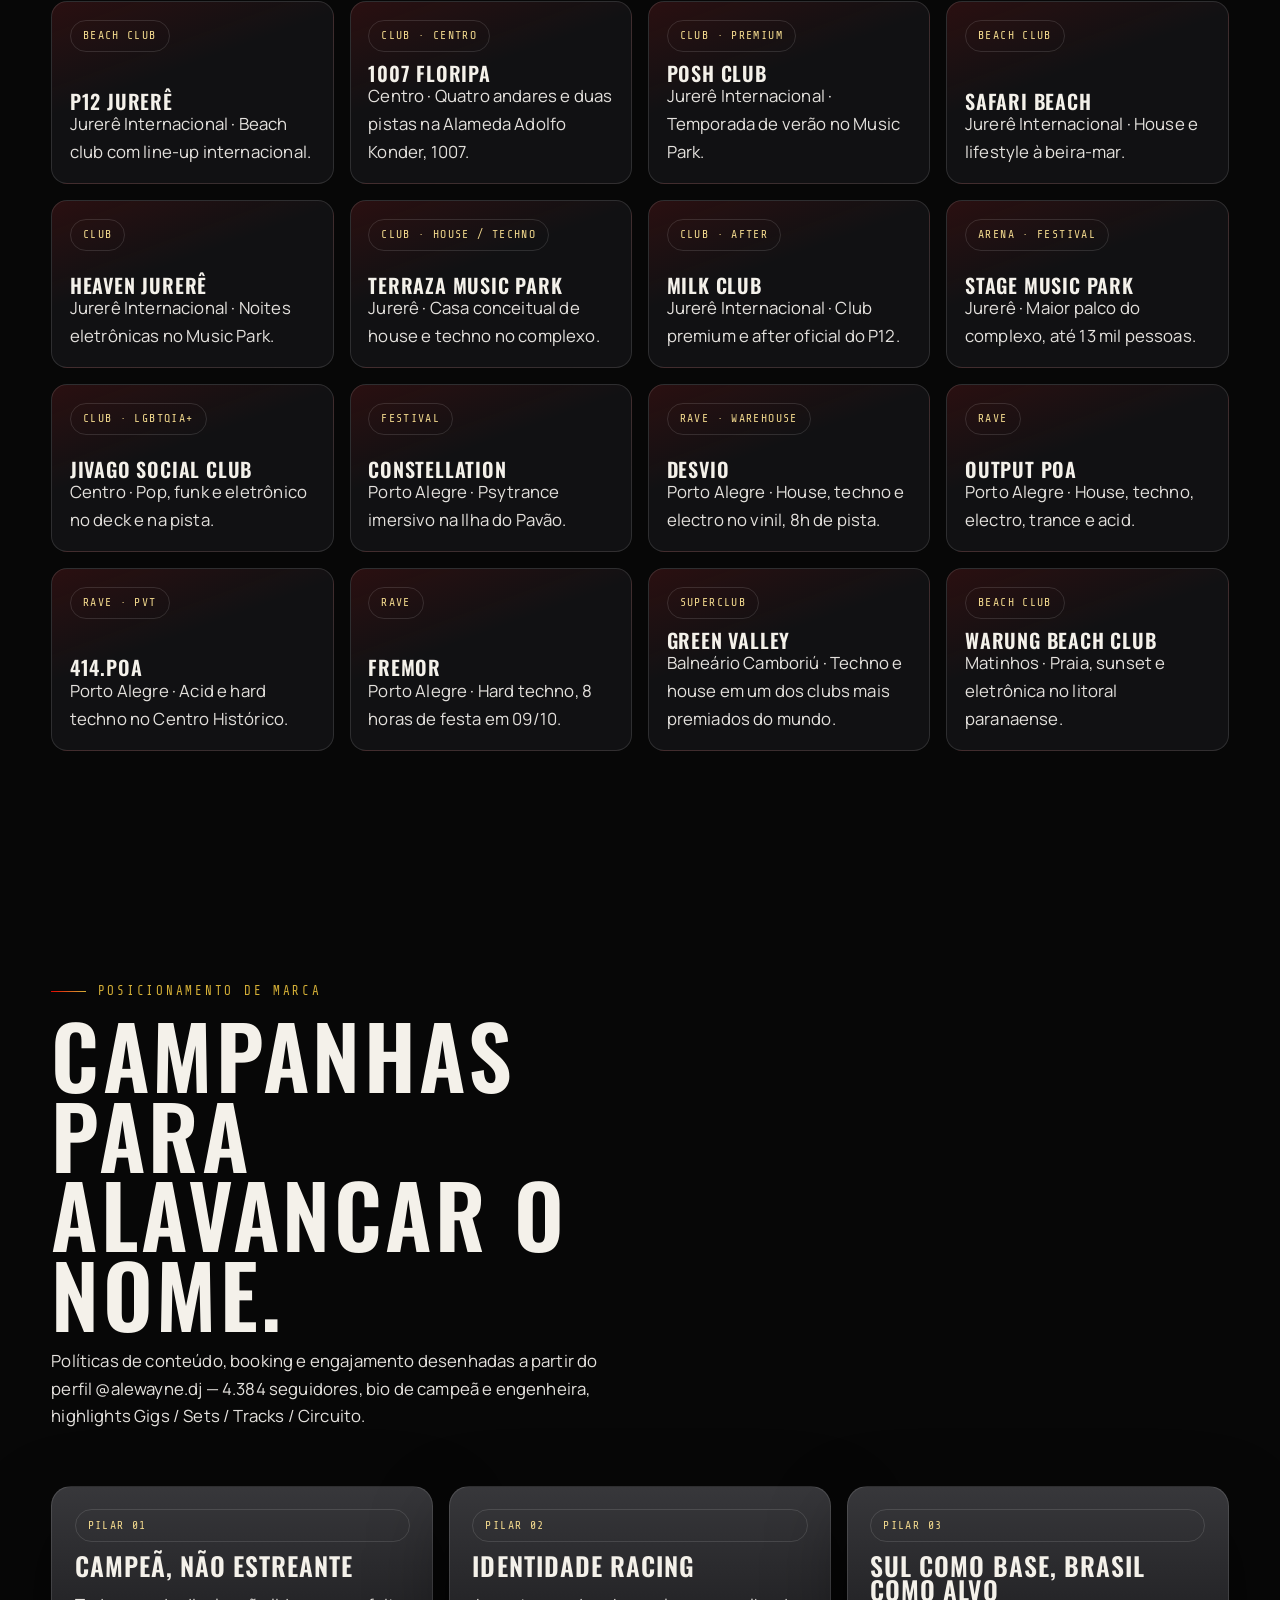
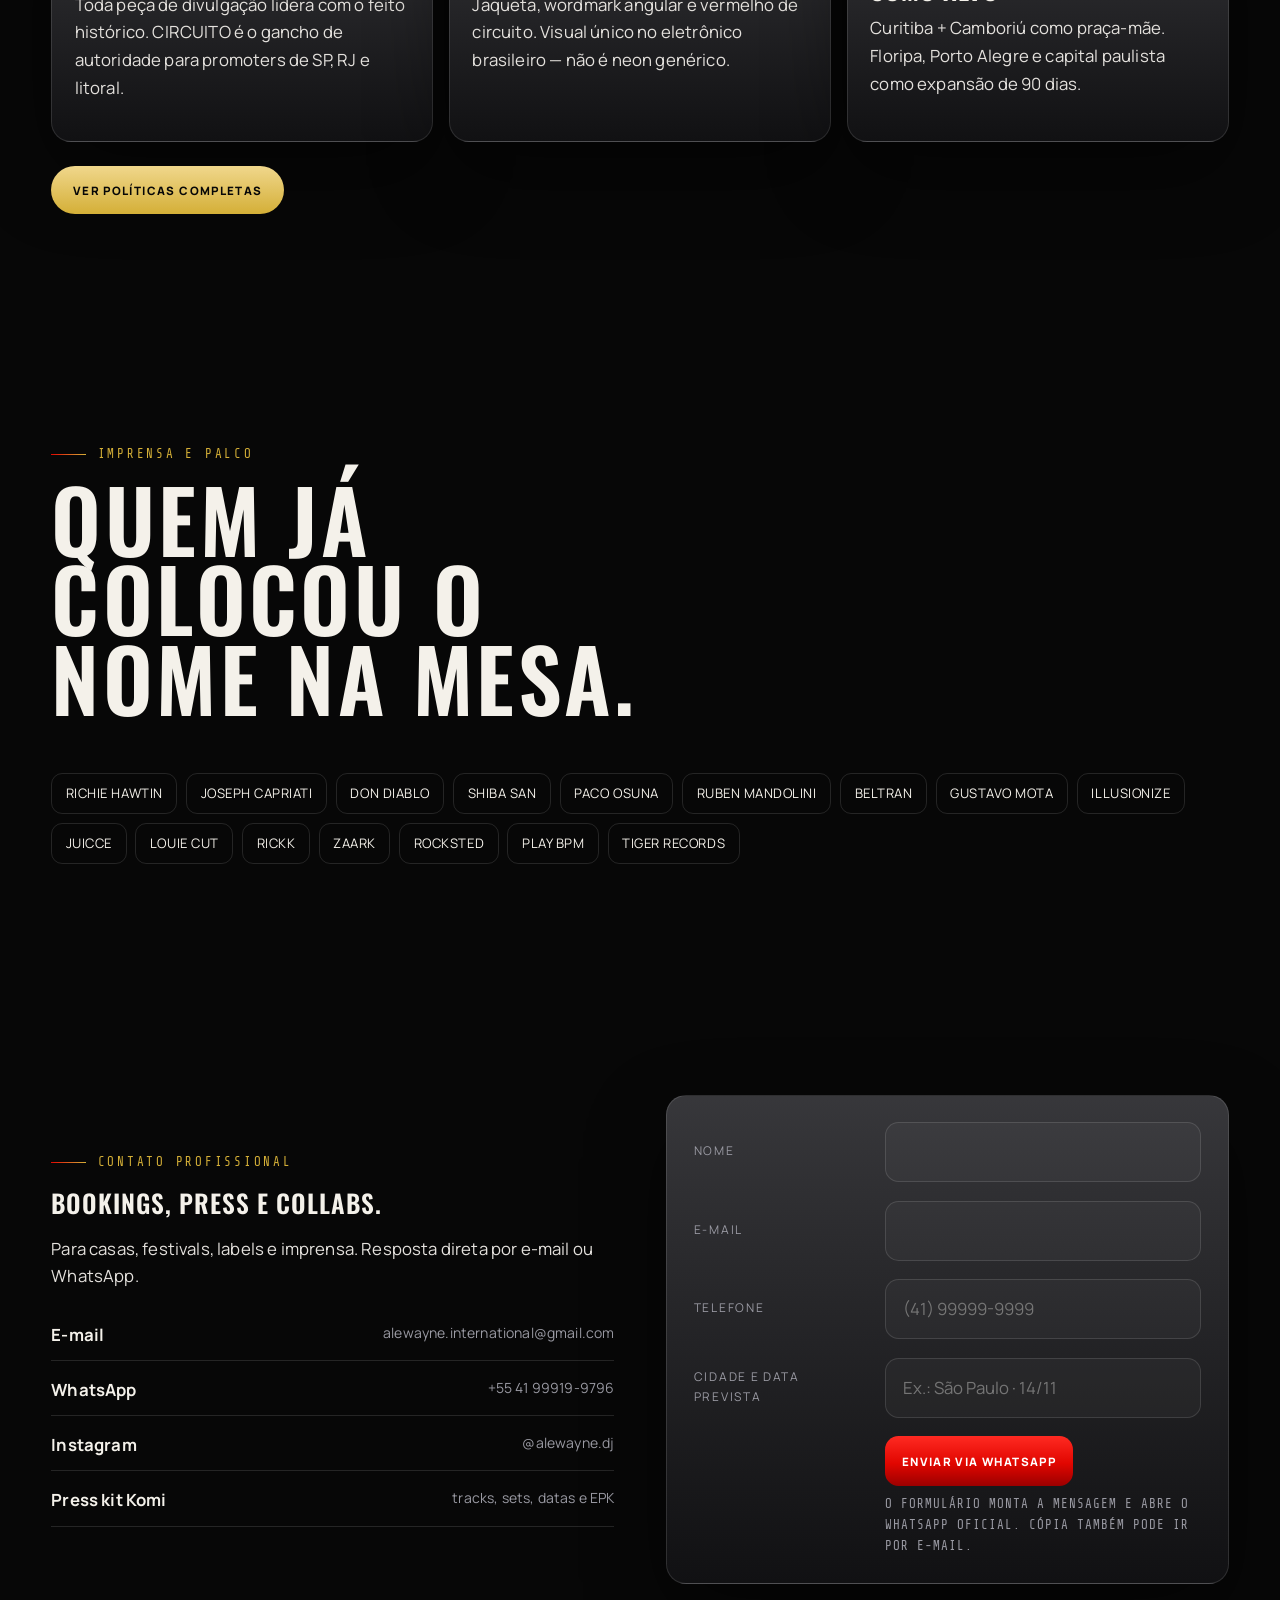
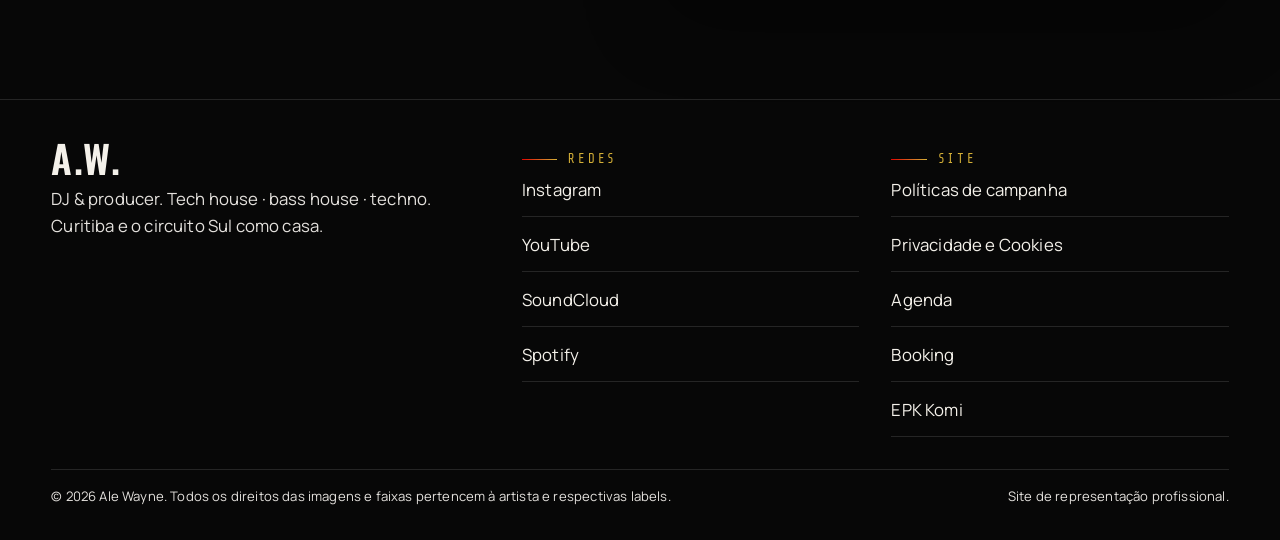
==== commit c0f957f8: "Ajuste Formulario Co-authored-by: Cursor <cursoragent@cursor.com>" ====
--- a/index.html
+++ b/index.html
@@ -852,15 +852,8 @@
             </div>
             <div class="field">
               <label>
-                <span>Tipo</span>
-                <select name="tipo" required>
-                  <option value="">Selecione</option>
-                  <option>Club / balada</option>
-                  <option>Festival</option>
-                  <option>Abertura / warm up</option>
-                  <option>Imprensa</option>
-                  <option>Label / collab</option>
-                </select>
+                <span>Telefone</span>
+                <input name="telefone" type="tel" autocomplete="tel" inputmode="tel" placeholder="(41) 99999-9999" required />
               </label>
               <small></small>
             </div>
